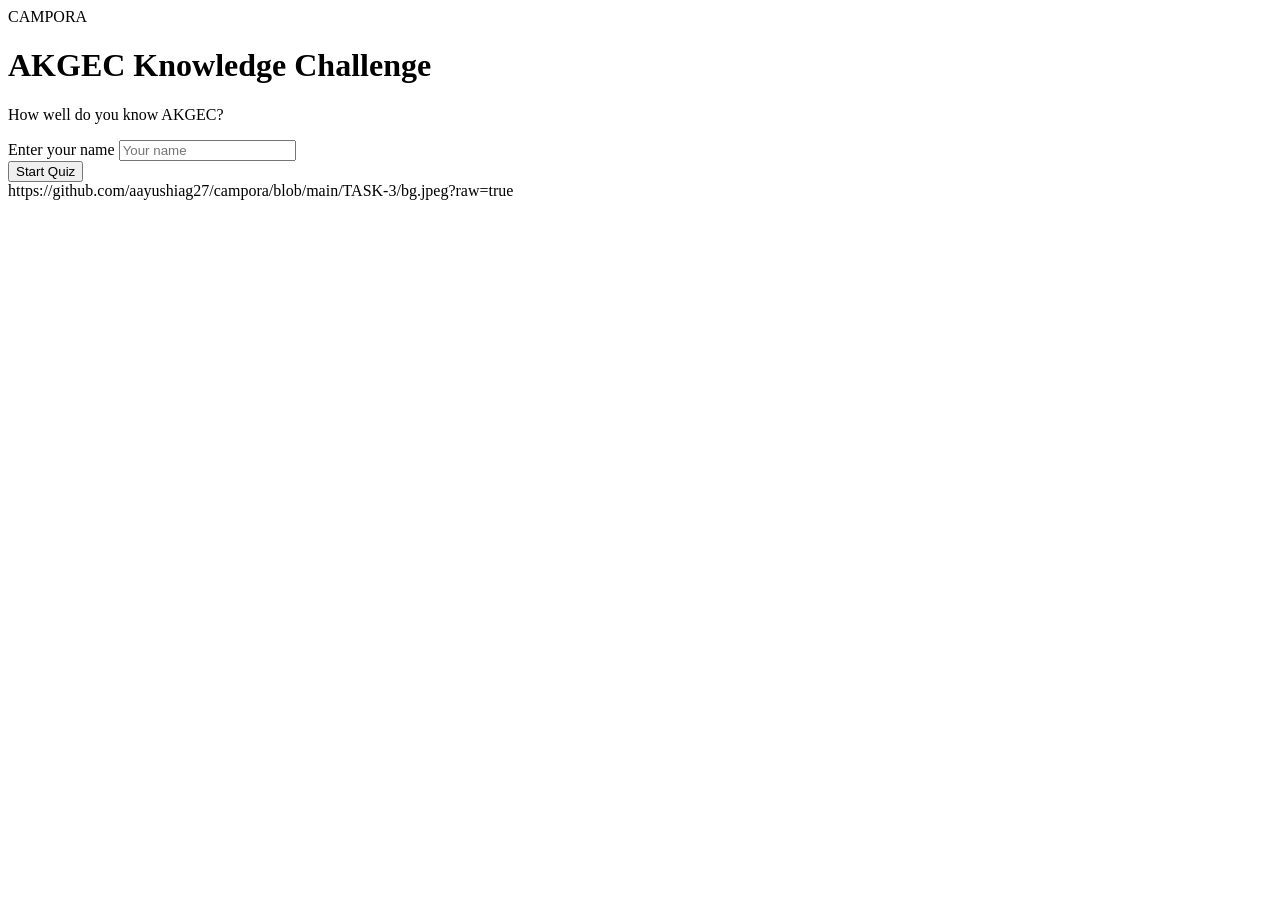
==== index.html @ 4930c7ef "updated index.html" ====
<!DOCTYPE html>
<html lang="en">
<head>
    <meta charset="UTF-8">
    <meta name="viewport" content="width=device-width, initial-scale=1.0">
    <title>CAMPORA | AKGEC Quiz</title>
    <link rel="stylesheet" href="style.css">
</head>
<body>

    <!-- LOGIN / START SECTION -->
    <div class="login-container" id="login">
        <div class="login-card">
            <div class="logo">CAMPORA</div>
            <h1>AKGEC Knowledge Challenge</h1>
            <p>How well do you know AKGEC?</p>

            <div class="input-group">
                <label for="username">Enter your name</label>
                <input type="text" id="username" placeholder="Your name" aria-label="Enter your name" required>
            </div>

            <button id="startBtn" type="button">Start Quiz</button>
        </div>
    </div>

    <!-- MAIN QUIZ SECTION -->
    <div class="quiz" id="quiz" style="display: none;">

        <nav class="quiz-nav">
            <div class="nav-brand">CAMPORA</div>
            <div class="user-info">
                <span id="name"></span>
            </div>
            <div class="timer-box">
                <span id="timer">10:00</span>
            </div>
            <button id="themeToggle" type="button">Light Mode</button>
        </nav>

        <main class="quiz-body">
            <div class="quiz-header">
                <p id="number">Question 1 of 10</p>
                <div class="status-bar">
                    <span class="status-badge attempted" id="attempted">Attempted: 0</span>
                    <span class="status-badge unattempted" id="unattempted">Unattempted: 10</span>
                    <span class="status-badge reviewed" id="reviewed">Review: 0</span>
                </div>
            </div>

            <div class="question-container">
                <h2 id="question"></h2>
                <div id="options" class="options-grid"></div>
            </div>

            <div class="controls">
                <button id="review" type="button" class="btn-secondary">Mark for Review</button>
                <button id="next" type="button" class="btn-primary">Next</button>
                <button id="endTest" type="button" class="btn-danger">End Test</button>
            </div>
        </main>

    </div>

    <!-- RESULT SECTION -->
    <div class="result" id="result" style="display: none;">
        <div class="result-card">
            <h1>Quiz Completed!</h1>
            <h2 id="finalScore"></h2>
            <p id="resultMessage"></p>

            <div class="summary">
                <div class="summary-item correct">
                    <p>Correct: <span id="correctCount">0</span></p>
                </div>
                <div class="summary-item incorrect">
                    <p>Incorrect: <span id="incorrectCount">0</span></p>
                </div>
                <div class="summary-item unattempted">
                    <p>Unattempted: <span id="unattemptedCount">0</span></p>
                </div>
            </div>

            <button id="reattempt" type="button" class="btn-primary">Reattempt Quiz</button>
        </div>
    </div>

    <script src="script.js"></script>

</body>
</html>https://github.com/aayushiag27/campora/blob/main/TASK-3/bg.jpeg?raw=true
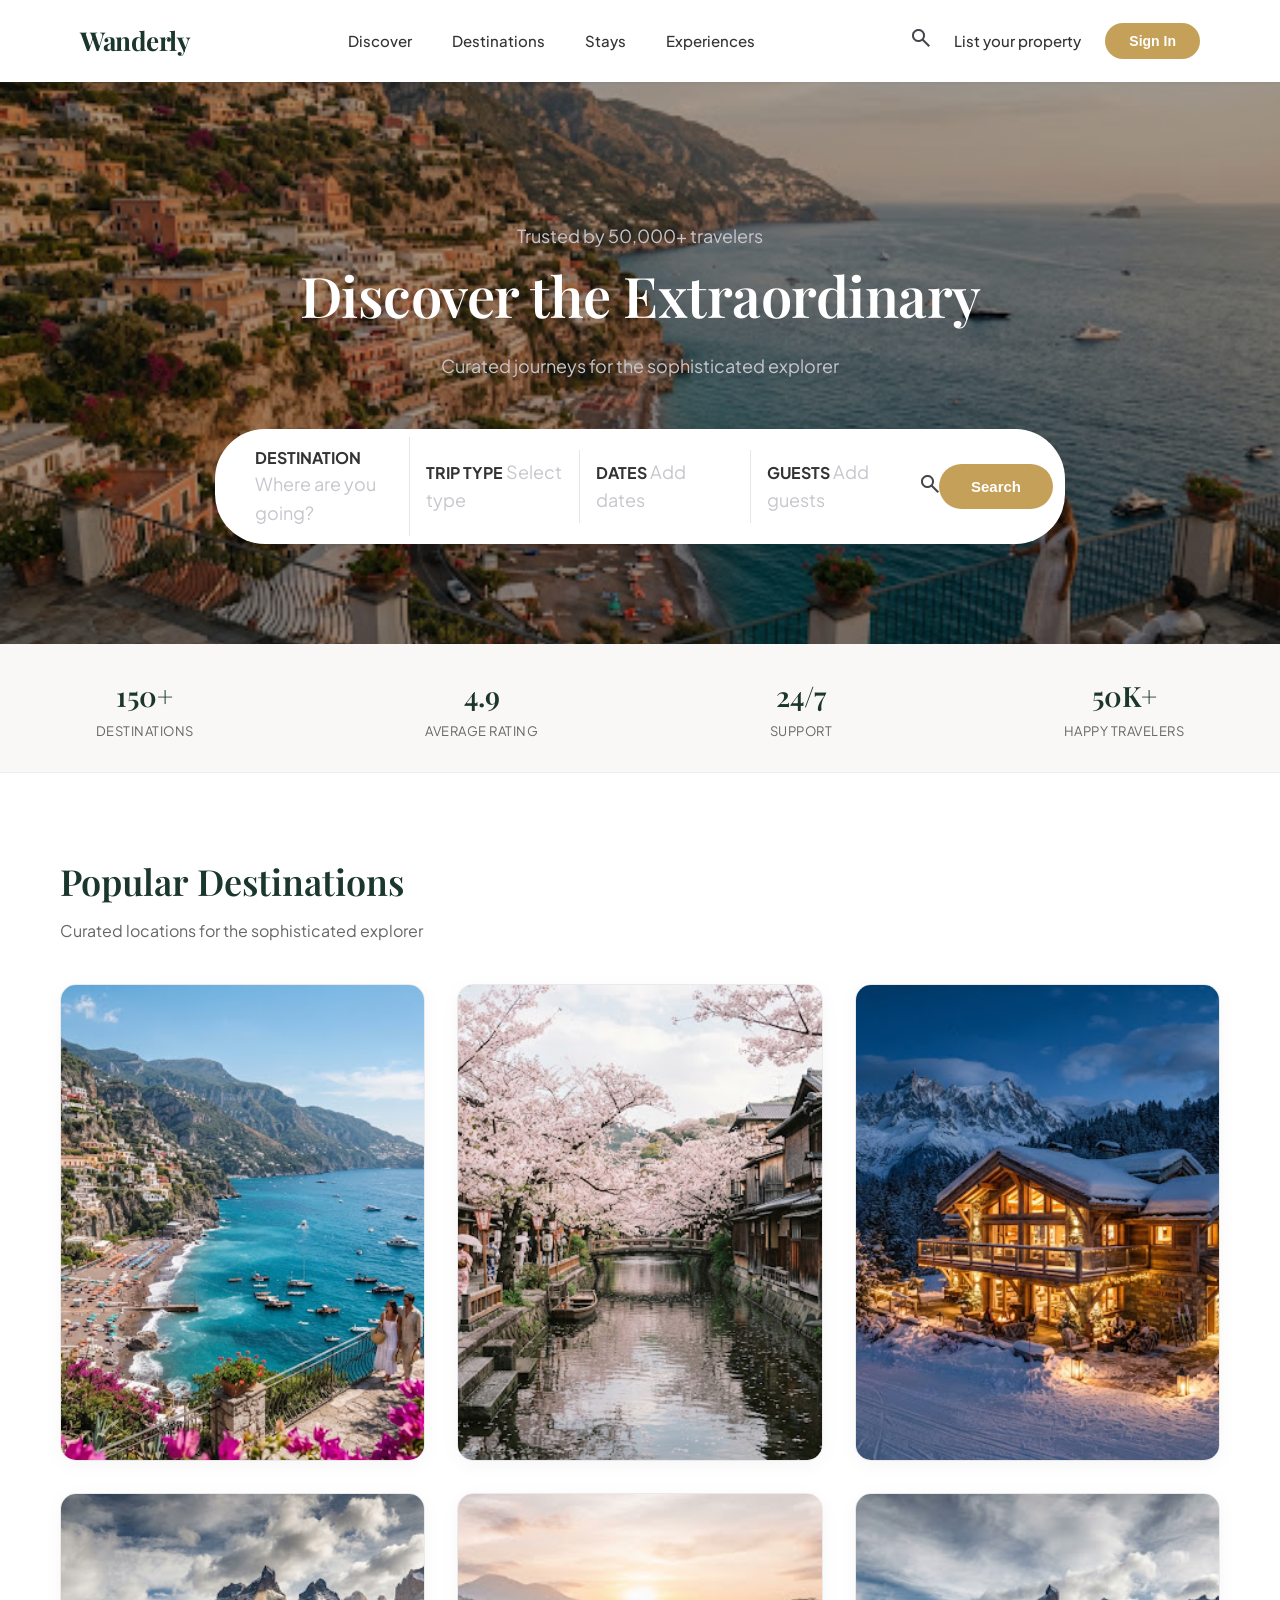
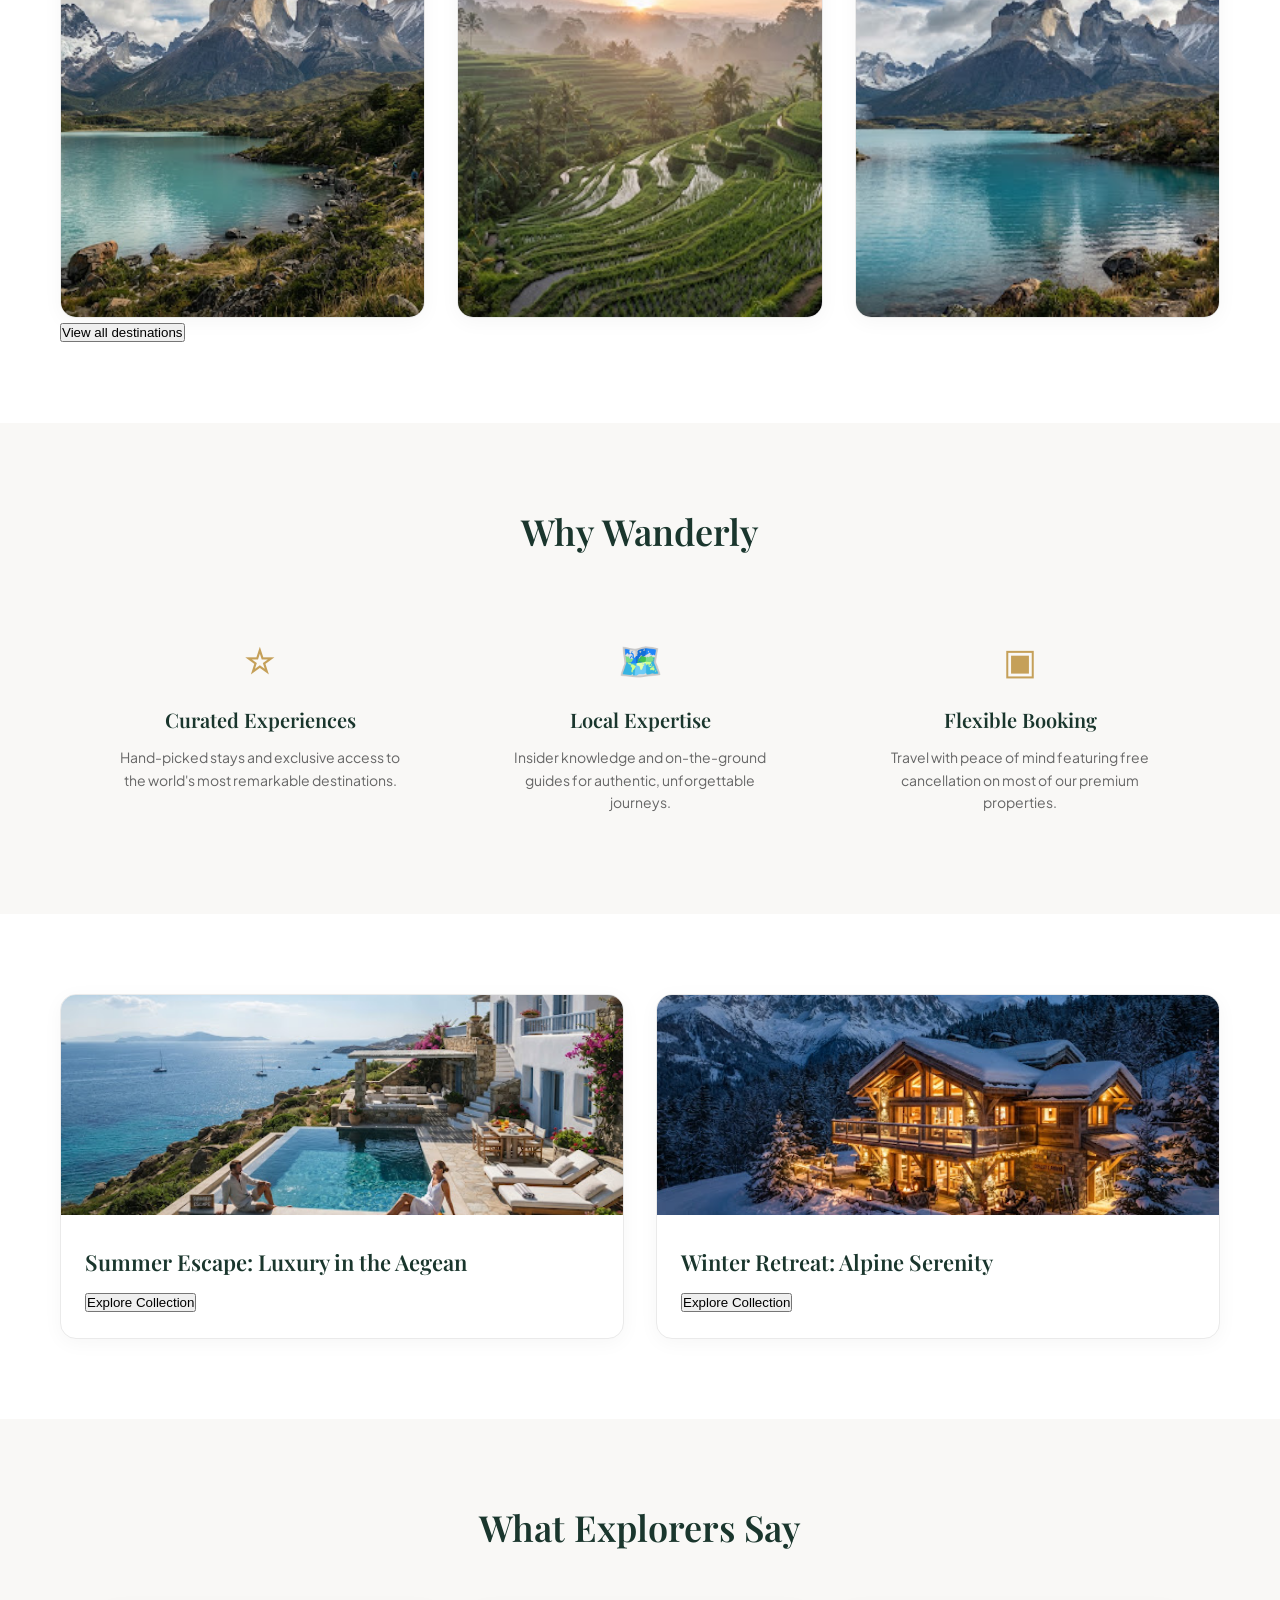
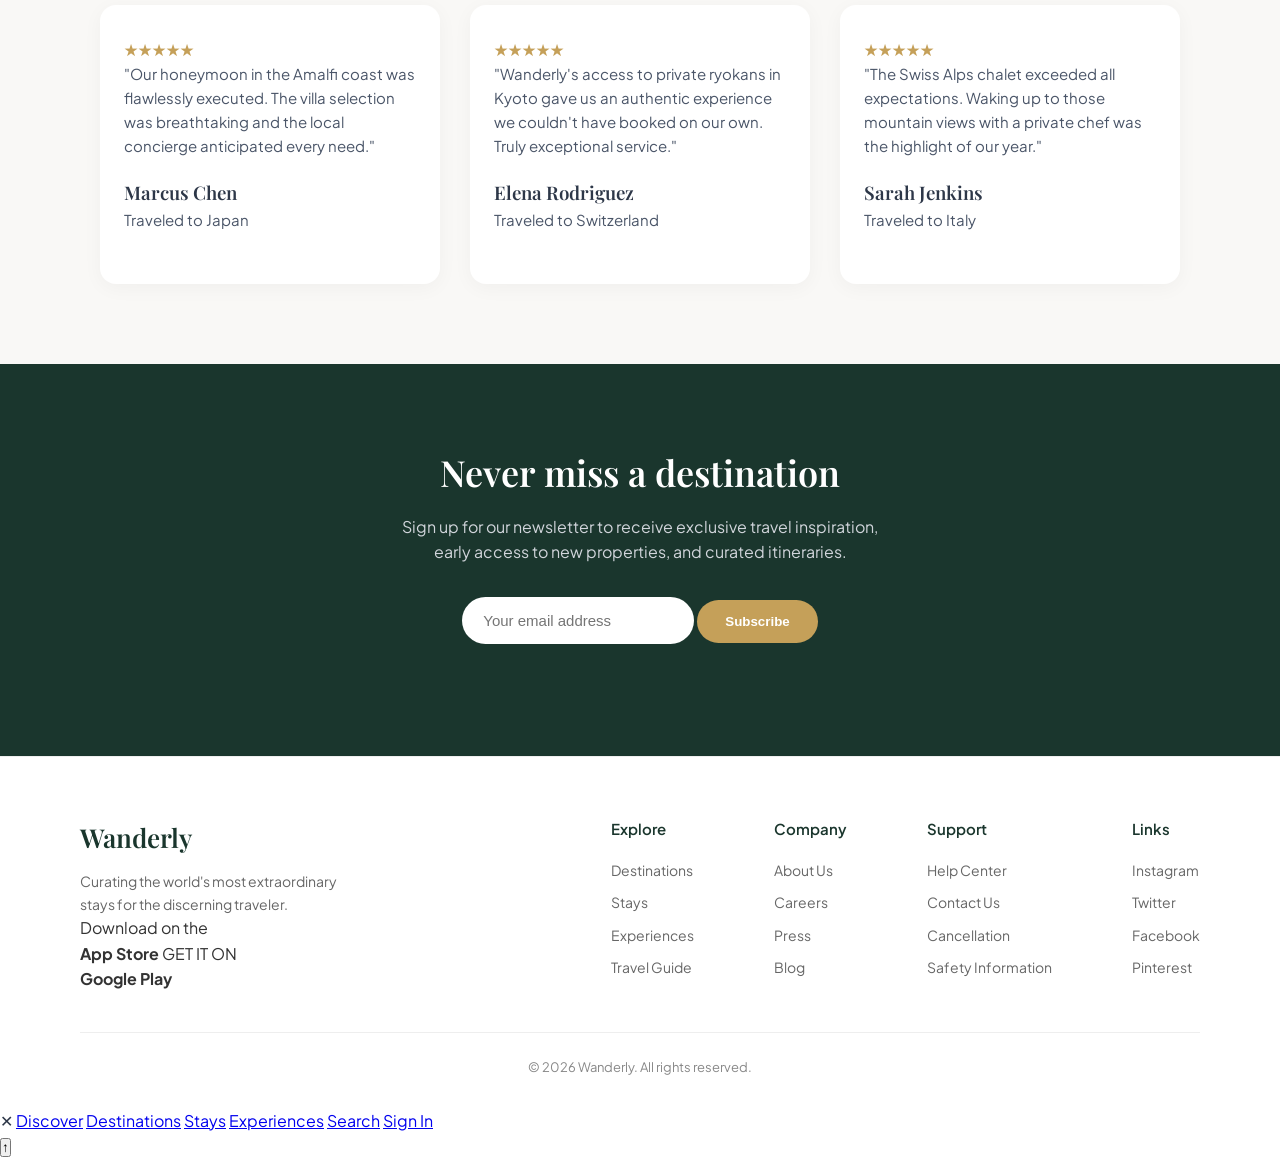
==== commit 9eb6b053: "baseline Wanderly homepage" ====
--- a/index.html
+++ b/index.html
@@ -1,91 +1,336 @@
 <!DOCTYPE html>
 <html lang="en">
+
 <head>
     <meta charset="UTF-8">
     <meta name="viewport" content="width=device-width, initial-scale=1.0">
-    <title>CAMPORA | AKGEC Quiz</title>
+    <title>Wanderly</title>
     <link rel="stylesheet" href="style.css">
 </head>
+
 <body>
 
-    <!-- LOGIN / START SECTION -->
-    <div class="login-container" id="login">
-        <div class="login-card">
-            <div class="logo">CAMPORA</div>
-            <h1>AKGEC Knowledge Challenge</h1>
-            <p>How well do you know AKGEC?</p>
-
-            <div class="input-group">
-                <label for="username">Enter your name</label>
-                <input type="text" id="username" placeholder="Your name" aria-label="Enter your name" required>
-            </div>
-
-            <button id="startBtn" type="button">Start Quiz</button>
-        </div>
+    <header>
+        <nav class="navbar">
+            <a href="#" class="logo">Wanderly</a>
+
+            <div class="nav-links">
+                <a href="#">Discover</a>
+                <a href="#">Destinations</a>
+                <a href="#">Stays</a>
+                <a href="#">Experiences</a>
+            </div>
+
+            <div class="nav-right">
+                
+                    <span>
+    <img src="Button.png" alt="Image">
+</span>
+                </span>
+                <a href="#">List your property</a>
+                <button>Sign In</button>
+            </div>
+
+            <div class="hamburger">☰</div>
+        </nav>
+
+        <section class="hero">
+            <div class="hero-content">
+                <p>Trusted by 50,000+ travelers</p>
+                <h1>Discover the Extraordinary</h1>
+                <p>Curated journeys for the sophisticated explorer</p>
+            </div>
+
+            <div class="search-box">
+                <div>
+                    <strong>DESTINATION</strong>
+                    <span>Where are you going?</span>
+                </div>
+
+                <div>
+                    <strong>TRIP TYPE</strong>
+                    <span>Select type</span>
+                </div>
+
+                <div>
+                    <strong>DATES</strong>
+                    <span>Add dates</span>
+                </div>
+
+                <div>
+                    <strong>GUESTS</strong>
+                    <span>Add guests</span>
+                </div>
+<span>
+    <img src="Button.png" alt="">
+</span>
+                <button id="searchBtn">Search</button>
+            </div>
+        </section>
+
+        <section class="stats">
+            <div>
+                <h3>150+</h3>
+                <p>Destinations</p>
+            </div>
+
+            <div>
+                <h3>4.9</h3>
+                <p>Average Rating</p>
+            </div>
+
+            <div>
+                <h3>24/7</h3>
+                <p>Support</p>
+            </div>
+
+            <div>
+                <h3>50K+</h3>
+                <p>Happy Travelers</p>
+            </div>
+        </section>
+    </header>
+
+
+    <section class="destinations">
+        <h2>Popular Destinations</h2>
+        <p>Curated locations for the sophisticated explorer</p>
+
+        <div class="destination-cards">
+
+            <div class="card">
+                <img src="card1.jpg" alt="Amalfi Coast">
+                <span class="rating">4.9</span>
+                <h3>Amalfi Coast</h3>
+                <h4>From $1,500</h4>
+                <p>Italy</p>
+                <span>Experience the dramatic coastline, pastel-colored villages, and lemon groves of southern Italy.</span>
+            </div>
+
+            <div class="card">
+                <img src="card2.jpg" alt="Kyoto">
+                <span class="rating">4.8</span>
+                <h3>Kyoto</h3>
+                <h4>From $1,200</h4>
+                <p>Japan</p>
+                <span>Discover ancient temples, traditional tea houses, and tranquil bamboo forests.</span>
+            </div>
+
+            <div class="card">
+                <img src="card3.jpg" alt="Swiss Alps">
+                <span class="rating">4.9</span>
+                <h3>Swiss Alps</h3>
+                <h4>From $2,100</h4>
+                <p>Switzerland</p>
+                <span>Immerse yourself in breathtaking alpine scenery and luxury winter retreats.</span>
+            </div>
+
+            <div class="card">
+                <img src="card4.jpg" alt="Santorini">
+                <span class="rating">4.7</span>
+                <h3>Santorini</h3>
+                <h4>From $1,400</h4>
+                <p>Greece</p>
+                <span>Iconic whitewashed buildings overlooking the deep blue Aegean sea.</span>
+            </div>
+
+            <div class="card">
+                <img src="card5.jpg" alt="Bali">
+                <span class="rating">4.8</span>
+                <h3>Bali</h3>
+                <h4>From $950</h4>
+                <p>Indonesia</p>
+                <span>Lush jungles, vibrant culture, and serene wellness retreats.</span>
+            </div>
+
+            <div class="card">
+                <img src="card6.jpg" alt="Patagonia">
+                <span class="rating">4.9</span>
+                <h3>Patagonia</h3>
+                <h4>From $2,400</h4>
+                <p>Chile</p>
+                <span>Untamed wilderness, dramatic glaciers, and awe-inspiring landscapes.</span>
+            </div>
+
+        </div>
+
+
+        <button class="view-all">View all destinations</button>
+
+    </section>
+
+
+    <section class="why">
+        <h2>Why Wanderly</h2>
+
+        <div class="features">
+
+            <div>
+                <span>☆</span>
+                <h3>Curated Experiences</h3>
+                <p>Hand-picked stays and exclusive access to the world's most remarkable destinations.</p>
+            </div>
+
+            <div>
+                <span>🗺️</span>
+                <h3>Local Expertise</h3>
+                <p>Insider knowledge and on-the-ground guides for authentic, unforgettable journeys.</p>
+            </div>
+
+            <div>
+                <span>▣</span>
+                <h3>Flexible Booking</h3>
+                <p>Travel with peace of mind featuring free cancellation on most of our premium properties.</p>
+            </div>
+
+        </div>
+    </section>
+
+
+    <section class="offers">
+
+        <div class="offer-card">
+            <img src="offercard1.jpg"
+                alt="Summer Escape">
+
+            <div class="offer-text">
+                <h2>Summer Escape: Luxury in the Aegean</h2>
+                <button>Explore Collection</button>
+            </div>
+        </div>
+
+        <div class="offer-card">
+            <img src="offercard2.jpg"
+                alt="Winter Retreat">
+
+            <div class="offer-text">
+                <h2>Winter Retreat: Alpine Serenity</h2>
+                <button>Explore Collection</button>
+            </div>
+        </div>
+
+    </section>
+
+
+    <section class="testimonials">
+        <h2>What Explorers Say</h2>
+
+        <div class="reviews">
+
+            <div class="review">
+                <span>★★★★★</span>
+                <p>"Our honeymoon in the Amalfi coast was flawlessly executed. The villa selection was breathtaking and the local concierge anticipated every need."</p>
+                <h3>Marcus Chen</h3>
+                <p>Traveled to Japan</p>
+            </div>
+
+            <div class="review">
+                <span>★★★★★</span>
+                <p>"Wanderly's access to private ryokans in Kyoto gave us an authentic experience we couldn't have booked on our own. Truly exceptional service."</p>
+                <h3>Elena Rodriguez</h3>
+                <p>Traveled to Switzerland</p>
+            </div>
+
+            <div class="review">
+                <span>★★★★★</span>
+                <p>"The Swiss Alps chalet exceeded all expectations. Waking up to those mountain views with a private chef was the highlight of our year."</p>
+                <h3>Sarah Jenkins</h3>
+                <p>Traveled to Italy</p>
+            </div>
+
+        </div>
+    </section>
+
+
+    <section class="newsletter">
+        <h2>Never miss a destination</h2>
+
+        
+        <p>
+    Sign up for our newsletter to receive exclusive travel inspiration,<br>
+    early access to new properties, and curated itineraries.
+</p>
+
+        <input type="email" id="email" placeholder="Your email address">
+        <button id="subscribe">Subscribe</button>
+
+        <p id="message"></p>
+    </section>
+
+
+    <footer class="footer">
+
+        <div class="footer-content">
+
+            <div class="footer-brand">
+                <h2>Wanderly</h2>
+                <p>Curating the world's most extraordinary stays for the discerning traveler.</p>
+
+                <div class="app-buttons">
+                    <span>Download on the<br><strong>App Store</strong></span>
+                    <span>GET IT ON<br><strong>Google Play</strong></span>
+                </div>
+            </div>
+
+            <div class="footer-links">
+
+                <div>
+                    <h4>Explore</h4>
+                    <a href="#">Destinations</a>
+                    <a href="#">Stays</a>
+                    <a href="#">Experiences</a>
+                    <a href="#">Travel Guide</a>
+                </div>
+
+                <div>
+                    <h4>Company</h4>
+                    <a href="#">About Us</a>
+                    <a href="#">Careers</a>
+                    <a href="#">Press</a>
+                    <a href="#">Blog</a>
+                </div>
+
+                <div>
+                    <h4>Support</h4>
+                    <a href="#">Help Center</a>
+                    <a href="#">Contact Us</a>
+                    <a href="#">Cancellation</a>
+                    <a href="#">Safety Information</a>
+                </div>
+
+                <div>
+                    <h4>Links</h4>
+                    <a href="#">Instagram</a>
+                    <a href="#">Twitter</a>
+                    <a href="#">Facebook</a>
+                    <a href="#">Pinterest</a>
+                </div>
+
+            </div>
+
+        </div>
+
+        <div class="footer-bottom">
+            © 2026 Wanderly. All rights reserved.
+        </div>
+
+    </footer>
+
+
+    <div class="mobile-menu">
+        <span class="close">✕</span>
+        <a href="#">Discover</a>
+        <a href="#">Destinations</a>
+        <a href="#">Stays</a>
+        <a href="#">Experiences</a>
+        <a href="#">Search</a>
+        <a href="#">Sign In</a>
     </div>
 
-    <!-- MAIN QUIZ SECTION -->
-    <div class="quiz" id="quiz" style="display: none;">
-
-        <nav class="quiz-nav">
-            <div class="nav-brand">CAMPORA</div>
-            <div class="user-info">
-                <span id="name"></span>
-            </div>
-            <div class="timer-box">
-                <span id="timer">10:00</span>
-            </div>
-            <button id="themeToggle" type="button">Light Mode</button>
-        </nav>
-
-        <main class="quiz-body">
-            <div class="quiz-header">
-                <p id="number">Question 1 of 10</p>
-                <div class="status-bar">
-                    <span class="status-badge attempted" id="attempted">Attempted: 0</span>
-                    <span class="status-badge unattempted" id="unattempted">Unattempted: 10</span>
-                    <span class="status-badge reviewed" id="reviewed">Review: 0</span>
-                </div>
-            </div>
-
-            <div class="question-container">
-                <h2 id="question"></h2>
-                <div id="options" class="options-grid"></div>
-            </div>
-
-            <div class="controls">
-                <button id="review" type="button" class="btn-secondary">Mark for Review</button>
-                <button id="next" type="button" class="btn-primary">Next</button>
-                <button id="endTest" type="button" class="btn-danger">End Test</button>
-            </div>
-        </main>
-
-    </div>
-
-    <!-- RESULT SECTION -->
-    <div class="result" id="result" style="display: none;">
-        <div class="result-card">
-            <h1>Quiz Completed!</h1>
-            <h2 id="finalScore"></h2>
-            <p id="resultMessage"></p>
-
-            <div class="summary">
-                <div class="summary-item correct">
-                    <p>Correct: <span id="correctCount">0</span></p>
-                </div>
-                <div class="summary-item incorrect">
-                    <p>Incorrect: <span id="incorrectCount">0</span></p>
-                </div>
-                <div class="summary-item unattempted">
-                    <p>Unattempted: <span id="unattemptedCount">0</span></p>
-                </div>
-            </div>
-
-            <button id="reattempt" type="button" class="btn-primary">Reattempt Quiz</button>
-        </div>
-    </div>
+
+    <button id="topBtn">↑</button>
 
     <script src="script.js"></script>
 
 </body>
-</html>https://github.com/aayushiag27/campora/blob/main/TASK-3/bg.jpeg?raw=true+</html>
--- a/style.css
+++ b/style.css
@@ -0,0 +1,648 @@
+@import url('https://fonts.googleapis.com/css2?family=Playfair+Display:ital,wght@0,400..700;1,400..700&family=Plus+Jakarta+Sans:wght@300;400;500;600;700&display=swap');
+
+* {
+    margin: 0;
+    padding: 0;
+    box-sizing: border-box;
+}
+
+html {
+    scroll-behavior: smooth;
+}
+
+body {
+    font-family: 'Plus Jakarta Sans', Arial, sans-serif;
+    line-height: 1.6;
+    background-color: #FFFFFF;
+    color: #2D3748;
+    overflow-x: hidden;
+}
+
+
+h1, h2, h3 {
+    font-family: 'Playfair Display', Georgia, serif;
+    font-weight: 600;
+}
+
+
+.navbar {
+    display: flex;
+    justify-content: space-between;
+    align-items: center;
+    background-color: #FFFFFF;
+    padding: 20px 80px;
+    position: sticky;
+    top: 0;
+    z-index: 100;
+    box-shadow: 0 1px 3px rgba(0, 0, 0, 0.05);
+}
+
+.logo {
+    font-family: 'Playfair Display', Georgia, serif;
+    font-size: 26px;
+    font-weight: 700;
+    color: #1A362D;
+    text-decoration: none;
+    letter-spacing: -0.5px;
+}
+
+.nav-links {
+    display: flex;
+    gap: 40px;
+}
+
+.nav-links a,
+.nav-right a {
+    color: #333333;
+    text-decoration: none;
+    font-size: 15px;
+    font-weight: 500;
+    transition: color 0.2s ease;
+}
+
+.nav-links a:hover,
+.nav-right a:hover {
+    color: #C5A059;
+}
+
+.nav-right {
+    display: flex;
+    align-items: center;
+    gap: 24px;
+}
+
+.nav-right button {
+    padding: 10px 24px;
+    border: none;
+    background: #C5A059;
+    color: #FFFFFF;
+    font-weight: 600;
+    font-size: 14px;
+    border-radius: 30px;
+    cursor: pointer;
+    transition: background-color 0.2s ease;
+}
+
+.nav-right button:hover {
+    background: #B38E46;
+}
+
+.hamburger {
+    display: none;
+    font-size: 28px;
+    cursor: pointer;
+    color: #1A362D;
+}
+
+
+.hero {
+    position: relative;
+    background: linear-gradient(rgba(0, 0, 0, 0.35), rgba(0, 0, 0, 0.35)), url("bg.jpg") center/cover no-repeat;
+    color: #FFFFFF;
+    padding: 140px 20px 100px;
+    text-align: center;
+    display: flex;
+    flex-direction: column;
+    align-items: center;
+    justify-content: center;
+}
+
+.hero h1 {
+    font-size: 56px;
+    color: #FFFFFF;
+    margin-bottom: 12px;
+    letter-spacing: -0.5px;
+}
+
+.hero p,
+.hero span {
+    font-size: 18px;
+    max-width: 650px;
+    margin: 0 auto;
+    color: #C6C6CD;
+    background: transparent;
+}
+
+
+.search-box {
+    display: flex;
+    align-items: center;
+    background: #FFFFFF;
+    color: #333333;
+    padding: 8px 12px 8px 24px;
+    margin-top: 48px;
+    border-radius: 50px;
+    box-shadow: 0 15px 35px rgba(0, 0, 0, 0.15);
+    max-width: 850px;
+    width: 100%;
+}
+
+.search-box div {
+    flex: 1;
+    padding: 8px 16px;
+    text-align: left;
+    border-right: 1px solid #E5E7EB;
+}
+
+.search-box div:last-of-type {
+    border-right: none;
+}
+
+.search-box label {
+    display: block;
+    font-size: 11px;
+    text-transform: uppercase;
+    letter-spacing: 0.8px;
+    color: #888888;
+    font-weight: 600;
+}
+
+.search-box input, 
+.search-box select {
+    width: 100%;
+    border: none;
+    outline: none;
+    background: transparent;
+    font-size: 15px;
+    font-weight: 500;
+    color: #1A362D;
+}
+
+.search-box button {
+    background: #C5A059;
+    color: #FFFFFF;
+    border: none;
+    padding: 14px 32px;
+    border-radius: 30px;
+    font-weight: 600;
+    font-size: 15px;
+    cursor: pointer;
+    transition: background 0.2s ease;
+}
+
+.search-box button:hover {
+    background: #B38E46;
+}
+
+.stats {
+    display: flex;
+    justify-content: center;
+    gap: 80px;
+    background: #F9F8F6;
+    padding: 30px 20px;
+    text-align: center;
+    border-bottom: 1px solid #EEEEEE;
+   
+    display: flex;
+    justify-content: space-around;
+}
+
+
+.stats h3 {
+    font-size: 28px;
+    color: #1A362D;
+    margin-bottom: 2px;
+   
+}
+
+.stats p {
+    font-size: 13px;
+    color: #666666;
+    text-transform: uppercase;
+    letter-spacing: 0.5px;
+}
+
+
+.destinations {
+    max-width: 1200px;
+    margin: 0 auto;
+    padding: 80px 20px;
+}
+
+.destinations h2 {
+    font-size: 36px;
+    color: #1A362D;
+    margin-bottom: 8px;
+    text-align: left;
+}
+
+.destinations p {
+    font-size: 16px;
+    color: #666666;
+    margin-bottom: 40px;
+    text-align: left;
+}
+
+.destination-cards {
+    display: grid;
+    grid-template-columns: repeat(3, 1fr);
+    gap: 32px;
+}
+
+.destination-card, 
+.card {
+    background: #FFFFFF;
+    border: 1px solid #EAEAEA;
+    border-radius: 16px;
+    overflow: hidden;
+    transition: transform 0.3s ease, box-shadow 0.3s ease;
+    box-shadow: 0 4px 20px rgba(0, 0, 0, 0.04);
+}
+
+.destination-card:hover, 
+.card:hover {
+    transform: translateY(-6px);
+    box-shadow: 0 12px 30px rgba(0, 0, 0, 0.1);
+}
+
+.image-container {
+    position: relative;
+    width: 100%;
+    height: 240px;
+}
+
+.image-container img, 
+.card img {
+    width: 100%;
+    height: 100%;
+    object-fit: cover;
+}
+
+.rating {
+    position: absolute;
+    top: 16px;
+    right: 16px;
+    background: rgba(255, 255, 255, 0.95);
+    backdrop-filter: blur(4px);
+    padding: 6px 14px;
+    border-radius: 20px;
+    font-size: 13px;
+    font-weight: 700;
+    color: #1A362D;
+    box-shadow: 0 2px 8px rgba(0,0,0,0.1);
+}
+
+.card-content {
+    padding: 24px;
+    text-align: left;
+}
+
+.country {
+    font-size: 12px;
+    text-transform: uppercase;
+    letter-spacing: 0.8px;
+    color: #C5A059;
+    font-weight: 700;
+    margin-bottom: 6px;
+}
+
+.title-row {
+    display: flex;
+    justify-content: space-between;
+    align-items: center;
+    margin-bottom: 10px;
+}
+
+.title-row h3 {
+    font-size: 22px;
+    color: #1A362D;
+}
+
+.price {
+    font-size: 18px;
+    font-weight: 700;
+    color: #1A362D;
+}
+
+.card-content p {
+    font-size: 14px;
+    color: #666666;
+    line-height: 1.5;
+}
+
+.why {
+    padding: 80px 20px;
+    text-align: center;
+    background: #F9F8F6;
+}
+
+.why h2 {
+    font-size: 36px;
+    color: #1A362D;
+    margin-bottom: 50px;
+}
+
+.features {
+    display: flex;
+    justify-content: center;
+    gap: 60px;
+    max-width: 1100px;
+    margin: 0 auto;
+}
+
+.features > div {
+    max-width: 320px;
+    padding: 20px;
+}
+
+.features span {
+    font-size: 36px;
+    color: #C5A059;
+    margin-bottom: 16px;
+    display: inline-block;
+}
+
+.features h3 {
+    font-size: 20px;
+    margin-bottom: 10px;
+    color: #1A362D;
+}
+
+.features p {
+    font-size: 14px;
+    color: #666666;
+}
+
+
+.offers {
+    display: flex;
+    justify-content: center;
+    gap: 32px;
+    padding: 80px 20px;
+    max-width: 1200px;
+    margin: 0 auto;
+}
+
+.offer-card {
+    flex: 1;
+    background: #FFFFFF;
+    border-radius: 16px;
+    overflow: hidden;
+    border: 1px solid #EAEAEA;
+    box-shadow: 0 4px 20px rgba(0, 0, 0, 0.04);
+}
+
+.offer-card img {
+    width: 100%;
+    height: 220px;
+    object-fit: cover;
+}
+
+.offer-text {
+    padding: 24px;
+    text-align: left;
+}
+
+.offer-text h2 {
+    font-size: 22px;
+    color: #1A362D;
+    margin-bottom: 8px;
+}
+
+
+.testimonials {
+    padding: 80px 20px;
+    text-align: center;
+    background-color: #F9F8F6;
+}
+
+.testimonials h2 {
+    font-size: 36px;
+    color: #1A362D;
+    margin-bottom: 48px;
+}
+
+.reviews {
+    display: flex;
+    justify-content: center;
+    gap: 30px;
+    max-width: 1100px;
+    margin: 0 auto;
+}
+
+.review {
+    flex: 1;
+    max-width: 340px;
+    padding: 32px 24px;
+    background: #FFFFFF;
+    border-radius: 16px;
+    box-shadow: 0 4px 20px rgba(0, 0, 0, 0.04);
+    text-align: left;
+}
+
+.review p {
+    font-size: 15px;
+    color: #4A5568;
+    margin-bottom: 20px;
+    line-height: 1.6;
+}
+
+.review span {
+    color: #C5A059;
+    font-size: 16px;
+}
+
+
+.newsletter {
+    background: #1A362D;
+    padding: 80px 20px;
+    text-align: center;
+    color: #FFFFFF;
+}
+
+.newsletter h2 {
+    font-size: 36px;
+    color: #FFFFFF;
+    margin-bottom: 12px;
+}
+
+.newsletter p {
+    color: #D1D5DB;
+    margin-bottom: 32px;
+    font-size: 16px;
+}
+
+.newsletter form {
+    display: flex;
+    justify-content: center;
+    gap: 12px;
+    max-width: 480px;
+    margin: 0 auto;
+}
+
+.newsletter input {
+    flex: 1;
+    padding: 14px 20px;
+    border: 1px solid transparent;
+    border-radius: 30px;
+    outline: none;
+    font-size: 15px;
+}
+
+.newsletter button {
+    background: #C5A059;
+    color: #FFFFFF;
+    border: none;
+    padding: 14px 28px;
+    border-radius: 30px;
+    font-weight: 600;
+    cursor: pointer;
+    transition: background 0.2s ease;
+}
+
+.newsletter button:hover {
+    background: #B38E46;
+}
+
+.footer {
+    background: #FFFFFF;
+    padding: 60px 80px 30px;
+    color: #333333;
+    border-top: 1px solid #EEEEEE;
+}
+
+.footer-content {
+    display: flex;
+    justify-content: space-between;
+    gap: 40px;
+    max-width: 1200px;
+    margin: 0 auto;
+}
+
+.footer-brand {
+    max-width: 260px;
+}
+
+.footer-brand h2 {
+    font-size: 26px;
+    color: #1A362D;
+    margin-bottom: 12px;
+}
+
+.footer-brand p {
+    font-size: 14px;
+    color: #666666;
+    line-height: 1.6;
+}
+
+.footer-links {
+    display: flex;
+    gap: 80px;
+}
+
+.footer-links h4 {
+    font-size: 15px;
+    font-weight: 600;
+    color: #1A362D;
+    margin-bottom: 18px;
+}
+
+.footer-links a {
+    display: block;
+    color: #666666;
+    text-decoration: none;
+    font-size: 14px;
+    margin-bottom: 10px;
+    transition: color 0.2s ease;
+}
+
+.footer-links a:hover {
+    color: #C5A059;
+}
+
+.footer-bottom {
+    border-top: 1px solid #EEEEEE;
+    max-width: 1200px;
+    margin: 40px auto 0;
+    padding-top: 24px;
+    font-size: 13px;
+    color: #888888;
+    text-align: center;
+}
+
+
+@media (max-width: 1024px) {
+    .destination-cards {
+        grid-template-columns: repeat(2, 1fr);
+    }
+    .navbar {
+        padding: 20px 40px;
+    }
+    .footer {
+        padding: 40px 40px 20px;
+    }
+}
+
+@media (max-width: 768px) {
+    .navbar {
+        padding: 15px 20px;
+    }
+
+    .nav-links,
+    .nav-right {
+        display: none;
+    }
+
+    .hamburger {
+        display: block;
+    }
+
+    .hero {
+        padding: 80px 20px 60px;
+    }
+
+    .hero h1 {
+        font-size: 36px;
+    }
+
+    .search-box {
+        flex-direction: column;
+        border-radius: 20px;
+        padding: 16px;
+        gap: 12px;
+    }
+
+    .search-box div {
+        width: 100%;
+        padding: 8px 0;
+        border-right: none;
+        border-bottom: 1px solid #EEEEEE;
+    }
+
+    .search-box div:last-of-type {
+        border-bottom: none;
+    }
+
+    .search-box button {
+        width: 100%;
+        margin-top: 8px;
+    }
+
+    .stats {
+        flex-wrap: wrap;
+        gap: 24px;
+    }
+
+    .destination-cards {
+        grid-template-columns: 1fr;
+    }
+
+    .features, .offers, .reviews {
+        flex-direction: column;
+        align-items: center;
+    }
+
+    .footer-content {
+        flex-direction: column;
+        gap: 32px;
+    }
+
+    .footer-links {
+        flex-wrap: wrap;
+        gap: 40px;
+    }
+    
+    .newsletter form {
+        flex-direction: column;
+    }
+}
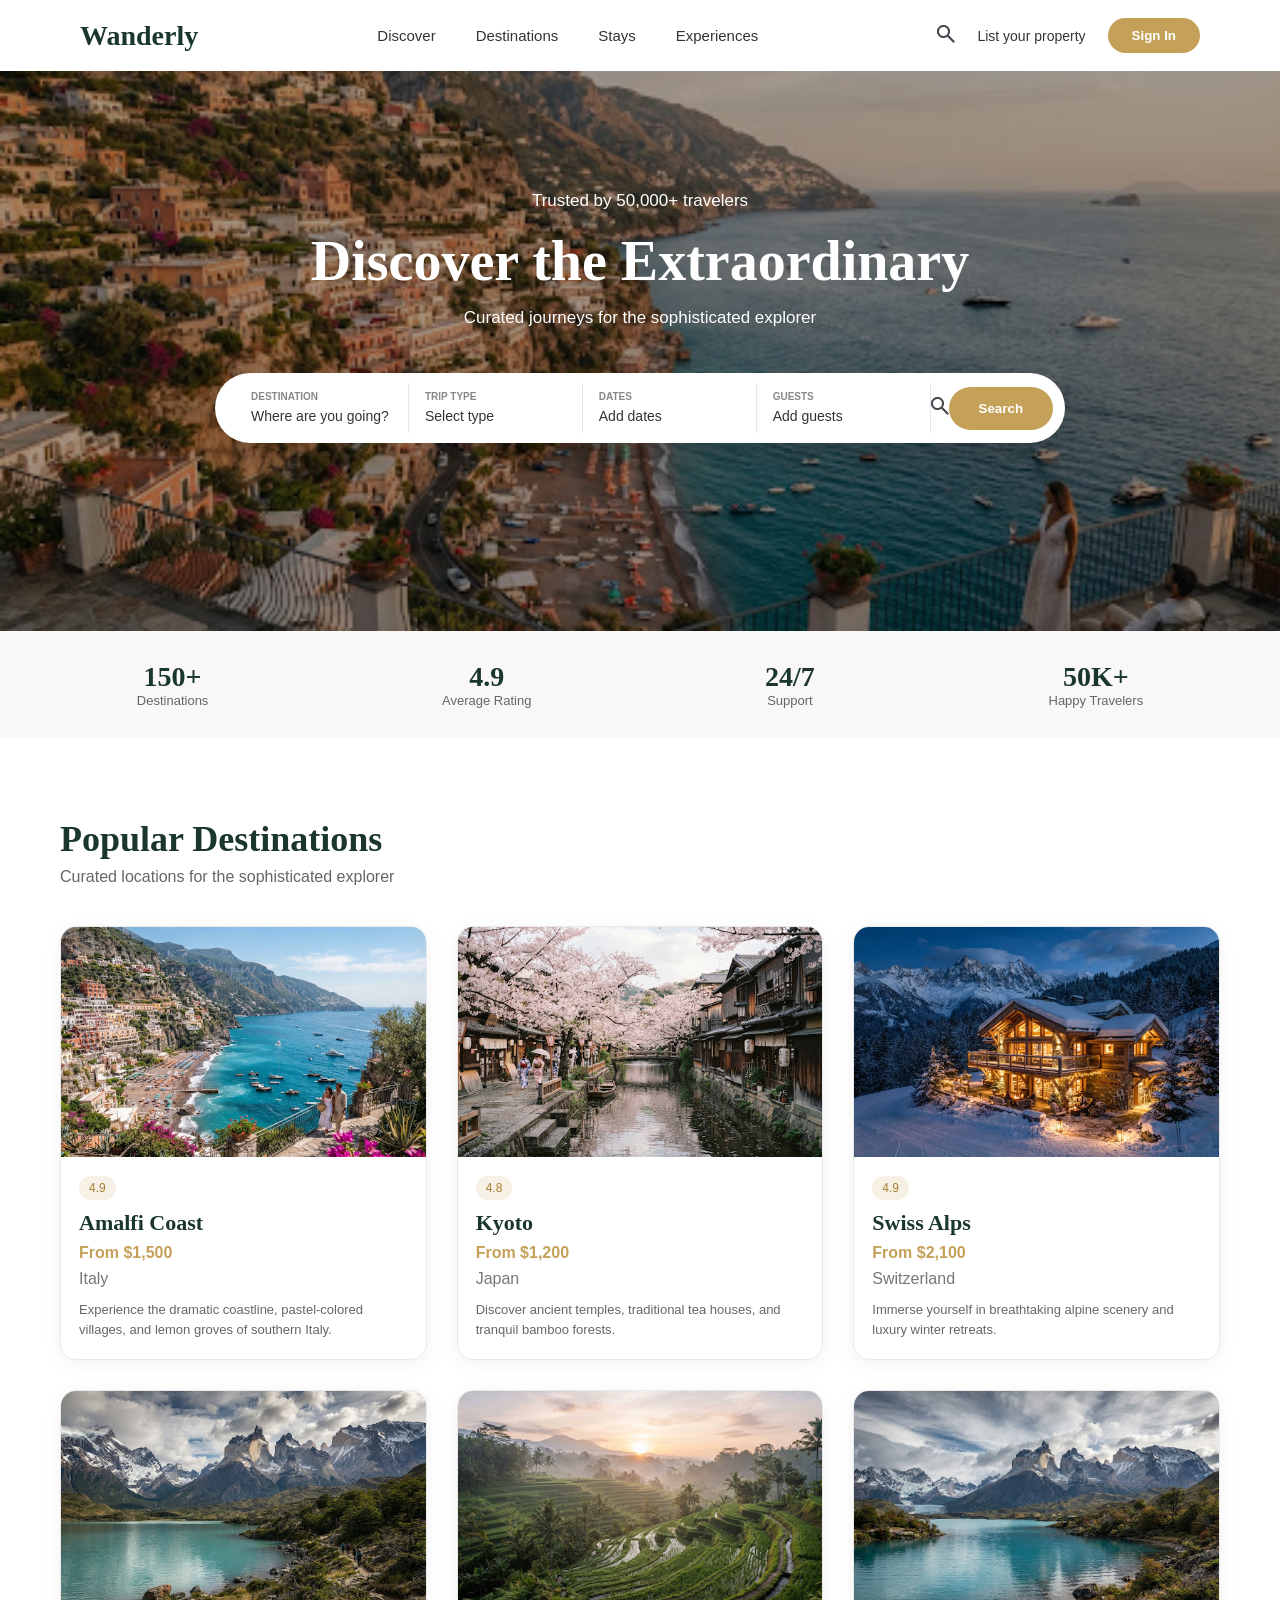
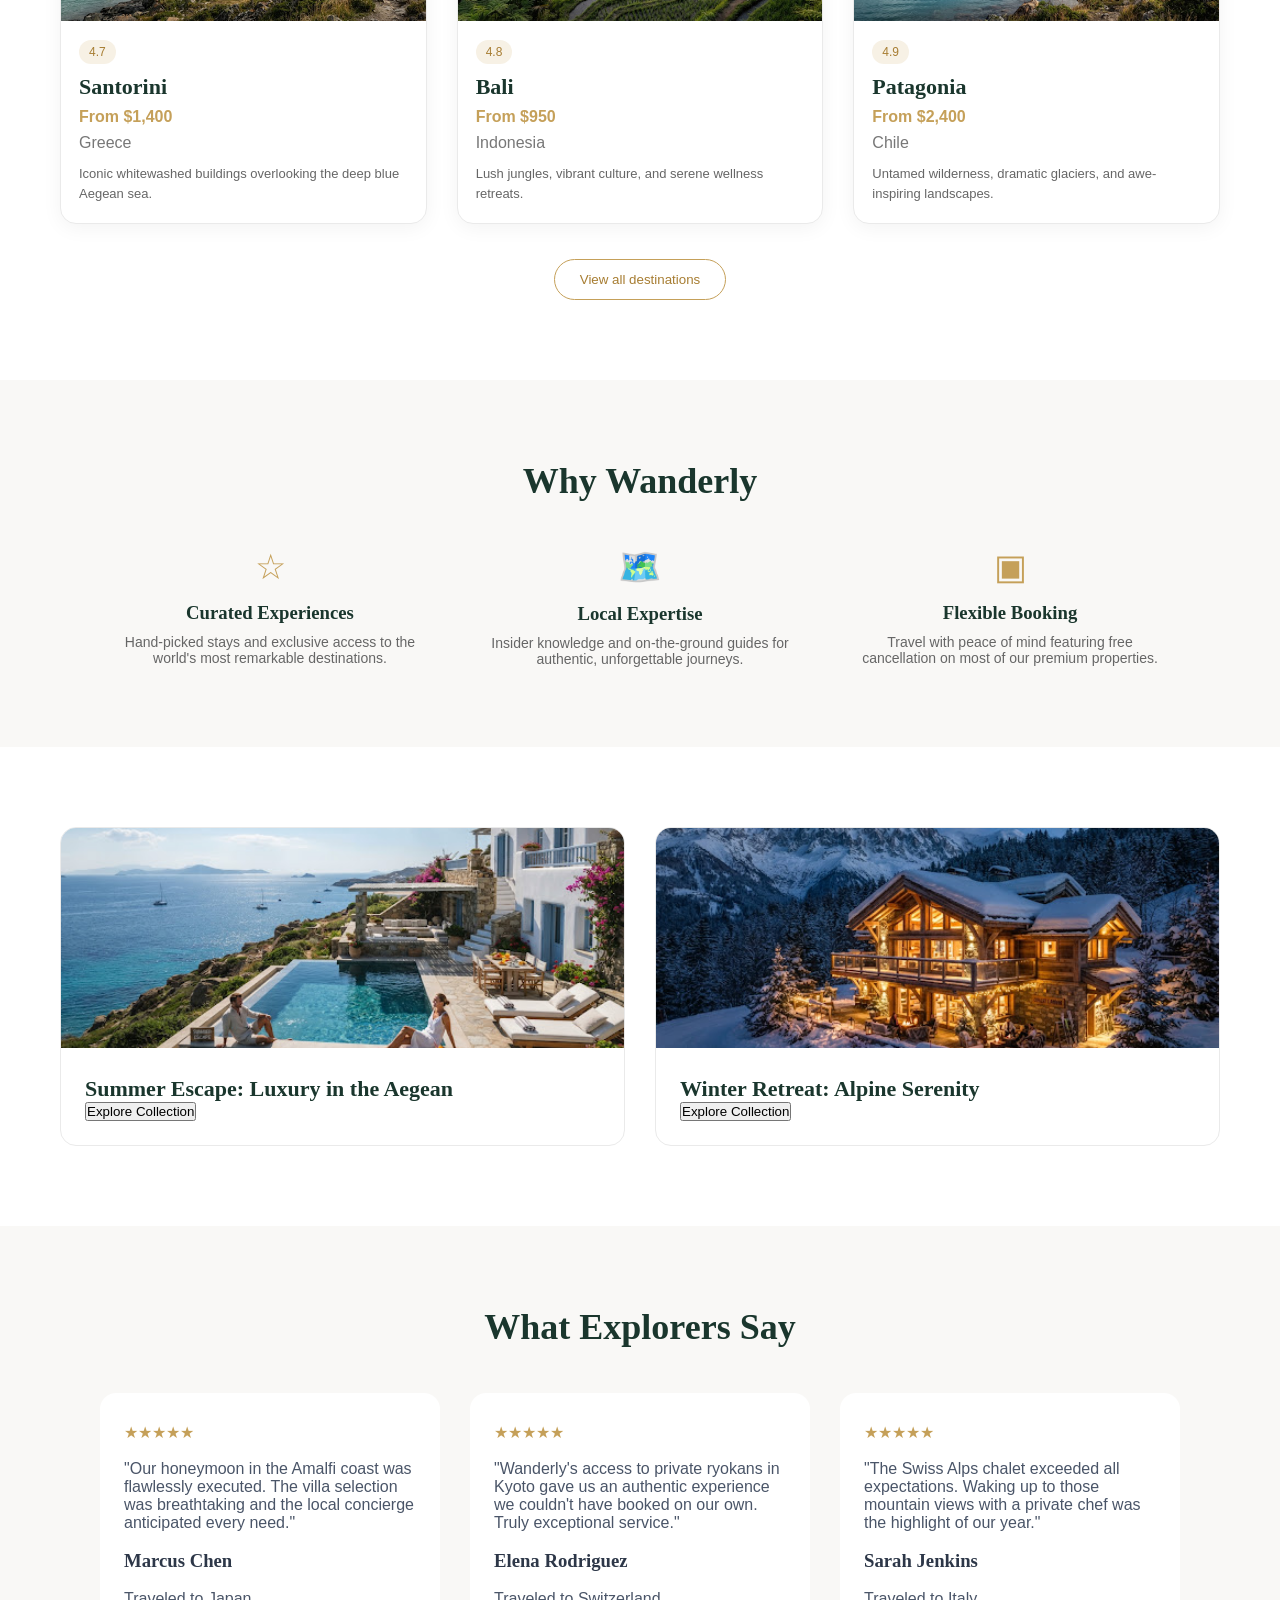
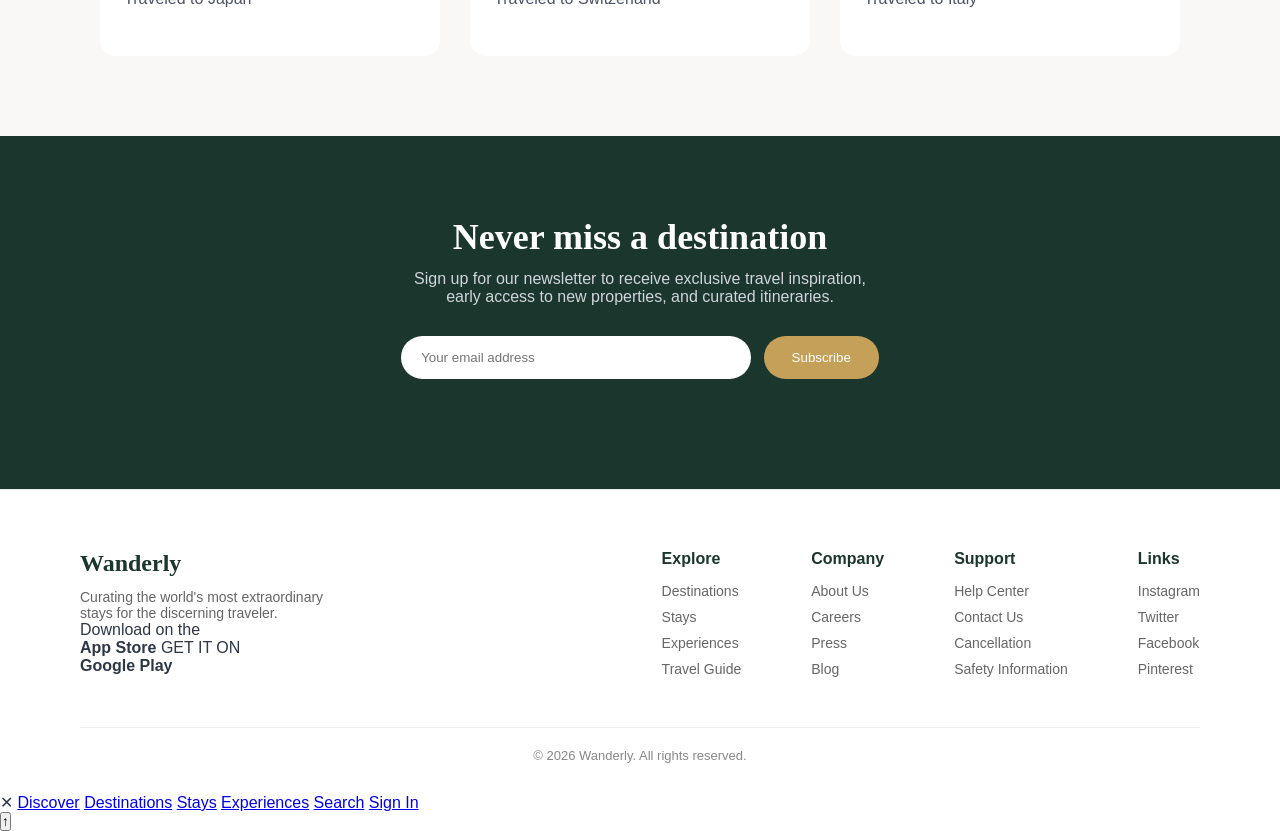
==== commit fdcc42d7: "created Wanderly base styling" ====
--- a/index.html
+++ b/index.html
@@ -11,30 +11,35 @@
 <body>
 
     <header>
-        <nav class="navbar">
-            <a href="#" class="logo">Wanderly</a>
-
-            <div class="nav-links">
-                <a href="#">Discover</a>
-                <a href="#">Destinations</a>
-                <a href="#">Stays</a>
-                <a href="#">Experiences</a>
-            </div>
-
-            <div class="nav-right">
-                
-                    <span>
-    <img src="Button.png" alt="Image">
-</span>
-                </span>
-                <a href="#">List your property</a>
-                <button>Sign In</button>
-            </div>
-
-            <div class="hamburger">☰</div>
-        </nav>
-
-        <section class="hero">
+
+    <nav class="navbar">
+
+        <a href="#" class="logo">Wanderly</a>
+
+        <div class="nav-links">
+            <a href="#">Discover</a>
+            <a href="#">Destinations</a>
+            <a href="#">Stays</a>
+            <a href="#">Experiences</a>
+        </div>
+
+        <div class="nav-right">
+
+            <span class="search-icon">
+                <img src="Button.png" alt="Search">
+            </span>
+
+            <a href="#">List your property</a>
+
+            <button>Sign In</button>
+
+        </div>
+
+        <div class="hamburger">☰</div>
+
+    </nav>
+
+    <section class="hero">
             <div class="hero-content">
                 <p>Trusted by 50,000+ travelers</p>
                 <h1>Discover the Extraordinary</h1>
@@ -61,9 +66,9 @@
                     <strong>GUESTS</strong>
                     <span>Add guests</span>
                 </div>
-<span>
-    <img src="Button.png" alt="">
-</span>
+                <span>
+                    <img src="Button.png" alt="">
+                </span>
                 <button id="searchBtn">Search</button>
             </div>
         </section>
@@ -104,7 +109,8 @@
                 <h3>Amalfi Coast</h3>
                 <h4>From $1,500</h4>
                 <p>Italy</p>
-                <span>Experience the dramatic coastline, pastel-colored villages, and lemon groves of southern Italy.</span>
+                <span>Experience the dramatic coastline, pastel-colored villages, and lemon groves of southern
+                    Italy.</span>
             </div>
 
             <div class="card">
@@ -190,8 +196,7 @@
     <section class="offers">
 
         <div class="offer-card">
-            <img src="offercard1.jpg"
-                alt="Summer Escape">
+            <img src="offercard1.jpg" alt="Summer Escape">
 
             <div class="offer-text">
                 <h2>Summer Escape: Luxury in the Aegean</h2>
@@ -200,8 +205,7 @@
         </div>
 
         <div class="offer-card">
-            <img src="offercard2.jpg"
-                alt="Winter Retreat">
+            <img src="offercard2.jpg" alt="Winter Retreat">
 
             <div class="offer-text">
                 <h2>Winter Retreat: Alpine Serenity</h2>
@@ -219,21 +223,24 @@
 
             <div class="review">
                 <span>★★★★★</span>
-                <p>"Our honeymoon in the Amalfi coast was flawlessly executed. The villa selection was breathtaking and the local concierge anticipated every need."</p>
+                <p>"Our honeymoon in the Amalfi coast was flawlessly executed. The villa selection was breathtaking and
+                    the local concierge anticipated every need."</p>
                 <h3>Marcus Chen</h3>
                 <p>Traveled to Japan</p>
             </div>
 
             <div class="review">
                 <span>★★★★★</span>
-                <p>"Wanderly's access to private ryokans in Kyoto gave us an authentic experience we couldn't have booked on our own. Truly exceptional service."</p>
+                <p>"Wanderly's access to private ryokans in Kyoto gave us an authentic experience we couldn't have
+                    booked on our own. Truly exceptional service."</p>
                 <h3>Elena Rodriguez</h3>
                 <p>Traveled to Switzerland</p>
             </div>
 
             <div class="review">
                 <span>★★★★★</span>
-                <p>"The Swiss Alps chalet exceeded all expectations. Waking up to those mountain views with a private chef was the highlight of our year."</p>
+                <p>"The Swiss Alps chalet exceeded all expectations. Waking up to those mountain views with a private
+                    chef was the highlight of our year."</p>
                 <h3>Sarah Jenkins</h3>
                 <p>Traveled to Italy</p>
             </div>
@@ -245,11 +252,11 @@
     <section class="newsletter">
         <h2>Never miss a destination</h2>
 
-        
+
         <p>
-    Sign up for our newsletter to receive exclusive travel inspiration,<br>
-    early access to new properties, and curated itineraries.
-</p>
+            Sign up for our newsletter to receive exclusive travel inspiration,<br>
+            early access to new properties, and curated itineraries.
+        </p>
 
         <input type="email" id="email" placeholder="Your email address">
         <button id="subscribe">Subscribe</button>
@@ -333,4 +340,5 @@
     <script src="script.js"></script>
 
 </body>
+
 </html>
--- a/style.css
+++ b/style.css
@@ -1,5 +1,3 @@
-@import url('https://fonts.googleapis.com/css2?family=Playfair+Display:ital,wght@0,400..700;1,400..700&family=Plus+Jakarta+Sans:wght@300;400;500;600;700&display=swap');
-
 * {
     margin: 0;
     padding: 0;
@@ -11,39 +9,35 @@
 }
 
 body {
-    font-family: 'Plus Jakarta Sans', Arial, sans-serif;
-    line-height: 1.6;
-    background-color: #FFFFFF;
+    font-family: Arial, sans-serif;
     color: #2D3748;
+    background: white;
     overflow-x: hidden;
 }
 
-
-h1, h2, h3 {
-    font-family: 'Playfair Display', Georgia, serif;
-    font-weight: 600;
-}
-
+h1,
+h2,
+h3 {
+    font-family: Georgia, serif;
+}
+
+/* NAVBAR */
 
 .navbar {
     display: flex;
     justify-content: space-between;
     align-items: center;
-    background-color: #FFFFFF;
-    padding: 20px 80px;
-    position: sticky;
-    top: 0;
-    z-index: 100;
-    box-shadow: 0 1px 3px rgba(0, 0, 0, 0.05);
+    padding: 18px 80px;
+    background: white;
+    box-shadow: 0 1px 4px rgba(0, 0, 0, 0.06);
 }
 
 .logo {
-    font-family: 'Playfair Display', Georgia, serif;
-    font-size: 26px;
-    font-weight: 700;
+    font-family: Georgia, serif;
+    font-size: 28px;
+    font-weight: bold;
     color: #1A362D;
     text-decoration: none;
-    letter-spacing: -0.5px;
 }
 
 .nav-links {
@@ -51,274 +45,224 @@
     gap: 40px;
 }
 
-.nav-links a,
+.nav-links a {
+    color: #333333;
+    text-decoration: none;
+    font-size: 15px;
+}
+
+.nav-links a:hover {
+    color: #C5A059;
+}
+
+.nav-right {
+    display: flex;
+    align-items: center;
+    gap: 22px;
+}
+
 .nav-right a {
     color: #333333;
     text-decoration: none;
-    font-size: 15px;
-    font-weight: 500;
-    transition: color 0.2s ease;
-}
-
-.nav-links a:hover,
-.nav-right a:hover {
-    color: #C5A059;
-}
-
-.nav-right {
-    display: flex;
-    align-items: center;
-    gap: 24px;
+    font-size: 14px;
 }
 
 .nav-right button {
     padding: 10px 24px;
     border: none;
+    border-radius: 30px;
     background: #C5A059;
-    color: #FFFFFF;
-    font-weight: 600;
-    font-size: 14px;
-    border-radius: 30px;
+    color: white;
+    font-weight: bold;
     cursor: pointer;
-    transition: background-color 0.2s ease;
-}
-
-.nav-right button:hover {
-    background: #B38E46;
 }
 
 .hamburger {
     display: none;
-    font-size: 28px;
-    cursor: pointer;
-    color: #1A362D;
-}
-
+}
+
+/* HERO */
 
 .hero {
-    position: relative;
-    background: linear-gradient(rgba(0, 0, 0, 0.35), rgba(0, 0, 0, 0.35)), url("bg.jpg") center/cover no-repeat;
-    color: #FFFFFF;
-    padding: 140px 20px 100px;
+    min-height: 560px;
+    padding: 120px 20px 80px;
     text-align: center;
-    display: flex;
-    flex-direction: column;
-    align-items: center;
-    justify-content: center;
+    color: white;
+
+    background:
+        linear-gradient(
+            rgba(0, 0, 0, 0.35),
+            rgba(0, 0, 0, 0.35)
+        ),
+        url("bg.jpg") center/cover no-repeat;
+}
+
+.hero-content p {
+    font-size: 17px;
+    margin-bottom: 18px;
 }
 
 .hero h1 {
     font-size: 56px;
-    color: #FFFFFF;
-    margin-bottom: 12px;
-    letter-spacing: -0.5px;
-}
-
-.hero p,
-.hero span {
-    font-size: 18px;
-    max-width: 650px;
-    margin: 0 auto;
-    color: #C6C6CD;
-    background: transparent;
-}
-
+    margin-bottom: 15px;
+}
 
 .search-box {
+    max-width: 850px;
+    margin: 45px auto 0;
+    padding: 10px 12px 10px 20px;
+
     display: flex;
     align-items: center;
-    background: #FFFFFF;
+
+    background: white;
     color: #333333;
-    padding: 8px 12px 8px 24px;
-    margin-top: 48px;
+
     border-radius: 50px;
     box-shadow: 0 15px 35px rgba(0, 0, 0, 0.15);
-    max-width: 850px;
-    width: 100%;
-}
-
-.search-box div {
+}
+
+.search-box > div {
     flex: 1;
     padding: 8px 16px;
     text-align: left;
     border-right: 1px solid #E5E7EB;
 }
 
-.search-box div:last-of-type {
-    border-right: none;
-}
-
-.search-box label {
+.search-box strong {
     display: block;
-    font-size: 11px;
-    text-transform: uppercase;
-    letter-spacing: 0.8px;
+    font-size: 10px;
     color: #888888;
-    font-weight: 600;
-}
-
-.search-box input, 
-.search-box select {
-    width: 100%;
+    margin-bottom: 5px;
+}
+
+.search-box div span {
+    font-size: 14px;
+    color: #333333;
+}
+
+.search-box button {
+    padding: 14px 30px;
     border: none;
-    outline: none;
-    background: transparent;
-    font-size: 15px;
-    font-weight: 500;
-    color: #1A362D;
-}
-
-.search-box button {
+    border-radius: 30px;
     background: #C5A059;
-    color: #FFFFFF;
-    border: none;
-    padding: 14px 32px;
-    border-radius: 30px;
-    font-weight: 600;
-    font-size: 15px;
+    color: white;
+    font-weight: bold;
     cursor: pointer;
-    transition: background 0.2s ease;
-}
-
-.search-box button:hover {
-    background: #B38E46;
-}
+}
+
+/* STATS */
 
 .stats {
     display: flex;
-    justify-content: center;
-    gap: 80px;
+    justify-content: space-around;
+    align-items: center;
+    padding: 30px 20px;
     background: #F9F8F6;
-    padding: 30px 20px;
     text-align: center;
-    border-bottom: 1px solid #EEEEEE;
-   
-    display: flex;
-    justify-content: space-around;
-}
-
+}
 
 .stats h3 {
+    color: #1A362D;
     font-size: 28px;
-    color: #1A362D;
-    margin-bottom: 2px;
-   
 }
 
 .stats p {
+    color: #666666;
     font-size: 13px;
-    color: #666666;
-    text-transform: uppercase;
-    letter-spacing: 0.5px;
-}
-
+}
+
+/* DESTINATIONS */
 
 .destinations {
     max-width: 1200px;
-    margin: 0 auto;
+    margin: auto;
     padding: 80px 20px;
 }
 
-.destinations h2 {
+.destinations > h2 {
     font-size: 36px;
     color: #1A362D;
     margin-bottom: 8px;
-    text-align: left;
-}
-
-.destinations p {
-    font-size: 16px;
+}
+
+.destinations > p {
     color: #666666;
     margin-bottom: 40px;
-    text-align: left;
 }
 
 .destination-cards {
     display: grid;
     grid-template-columns: repeat(3, 1fr);
-    gap: 32px;
-}
-
-.destination-card, 
+    gap: 30px;
+}
+
 .card {
-    background: #FFFFFF;
+    background: white;
     border: 1px solid #EAEAEA;
     border-radius: 16px;
     overflow: hidden;
-    transition: transform 0.3s ease, box-shadow 0.3s ease;
-    box-shadow: 0 4px 20px rgba(0, 0, 0, 0.04);
-}
-
-.destination-card:hover, 
+    box-shadow: 0 4px 20px rgba(0, 0, 0, 0.05);
+    transition: 0.3s;
+}
+
 .card:hover {
-    transform: translateY(-6px);
-    box-shadow: 0 12px 30px rgba(0, 0, 0, 0.1);
-}
-
-.image-container {
-    position: relative;
-    width: 100%;
-    height: 240px;
-}
-
-.image-container img, 
+    transform: translateY(-5px);
+    box-shadow: 0 10px 25px rgba(0, 0, 0, 0.1);
+}
+
 .card img {
     width: 100%;
-    height: 100%;
+    height: 230px;
     object-fit: cover;
 }
 
 .rating {
-    position: absolute;
-    top: 16px;
-    right: 16px;
-    background: rgba(255, 255, 255, 0.95);
-    backdrop-filter: blur(4px);
-    padding: 6px 14px;
+    display: inline-block;
+    margin: 15px 18px 5px;
+    padding: 5px 10px;
     border-radius: 20px;
+    background: #F7F1E5;
+    color: #A77D32;
+    font-size: 12px;
+}
+
+.card h3 {
+    color: #1A362D;
+    font-size: 22px;
+    margin: 5px 18px;
+}
+
+.card h4 {
+    color: #C5A059;
+    margin: 8px 18px;
+}
+
+.card p {
+    color: #777777;
+    margin: 5px 18px;
+}
+
+.card > span:last-child {
+    display: block;
+    color: #666666;
     font-size: 13px;
-    font-weight: 700;
-    color: #1A362D;
-    box-shadow: 0 2px 8px rgba(0,0,0,0.1);
-}
-
-.card-content {
-    padding: 24px;
-    text-align: left;
-}
-
-.country {
-    font-size: 12px;
-    text-transform: uppercase;
-    letter-spacing: 0.8px;
-    color: #C5A059;
-    font-weight: 700;
-    margin-bottom: 6px;
-}
-
-.title-row {
-    display: flex;
-    justify-content: space-between;
-    align-items: center;
-    margin-bottom: 10px;
-}
-
-.title-row h3 {
-    font-size: 22px;
-    color: #1A362D;
-}
-
-.price {
-    font-size: 18px;
-    font-weight: 700;
-    color: #1A362D;
-}
-
-.card-content p {
-    font-size: 14px;
-    color: #666666;
     line-height: 1.5;
-}
+    margin: 12px 18px 20px;
+}
+
+.view-all {
+    display: block;
+    margin: 35px auto 0;
+    padding: 12px 25px;
+    border: 1px solid #C5A059;
+    border-radius: 30px;
+    background: white;
+    color: #A77D32;
+    cursor: pointer;
+}
+
+/* WHY */
 
 .why {
     padding: 80px 20px;
@@ -327,59 +271,54 @@
 }
 
 .why h2 {
+    color: #1A362D;
     font-size: 36px;
-    color: #1A362D;
-    margin-bottom: 50px;
+    margin-bottom: 45px;
 }
 
 .features {
     display: flex;
     justify-content: center;
-    gap: 60px;
-    max-width: 1100px;
-    margin: 0 auto;
+    gap: 50px;
 }
 
 .features > div {
     max-width: 320px;
-    padding: 20px;
 }
 
 .features span {
-    font-size: 36px;
+    display: inline-block;
+    font-size: 35px;
     color: #C5A059;
-    margin-bottom: 16px;
-    display: inline-block;
+    margin-bottom: 15px;
 }
 
 .features h3 {
-    font-size: 20px;
+    color: #1A362D;
     margin-bottom: 10px;
-    color: #1A362D;
 }
 
 .features p {
+    color: #666666;
     font-size: 14px;
-    color: #666666;
-}
-
+}
+
+/* OFFERS */
 
 .offers {
-    display: flex;
-    justify-content: center;
-    gap: 32px;
+    max-width: 1200px;
+    margin: auto;
     padding: 80px 20px;
-    max-width: 1200px;
-    margin: 0 auto;
+
+    display: flex;
+    gap: 30px;
 }
 
 .offer-card {
     flex: 1;
-    background: #FFFFFF;
+    border: 1px solid #EAEAEA;
     border-radius: 16px;
     overflow: hidden;
-    border: 1px solid #EAEAEA;
-    box-shadow: 0 4px 20px rgba(0, 0, 0, 0.04);
 }
 
 .offer-card img {
@@ -390,123 +329,101 @@
 
 .offer-text {
     padding: 24px;
-    text-align: left;
 }
 
 .offer-text h2 {
+    color: #1A362D;
     font-size: 22px;
-    color: #1A362D;
-    margin-bottom: 8px;
-}
-
+}
+
+/* TESTIMONIALS */
 
 .testimonials {
     padding: 80px 20px;
     text-align: center;
-    background-color: #F9F8F6;
+    background: #F9F8F6;
 }
 
 .testimonials h2 {
+    color: #1A362D;
     font-size: 36px;
-    color: #1A362D;
-    margin-bottom: 48px;
+    margin-bottom: 45px;
 }
 
 .reviews {
     display: flex;
     justify-content: center;
     gap: 30px;
-    max-width: 1100px;
-    margin: 0 auto;
 }
 
 .review {
     flex: 1;
     max-width: 340px;
-    padding: 32px 24px;
-    background: #FFFFFF;
+    padding: 30px 24px;
+    background: white;
     border-radius: 16px;
-    box-shadow: 0 4px 20px rgba(0, 0, 0, 0.04);
     text-align: left;
-}
-
-.review p {
-    font-size: 15px;
-    color: #4A5568;
-    margin-bottom: 20px;
-    line-height: 1.6;
 }
 
 .review span {
     color: #C5A059;
-    font-size: 16px;
-}
-
+}
+
+.review p {
+    color: #4A5568;
+    margin: 18px 0;
+}
+
+/* NEWSLETTER */
 
 .newsletter {
-    background: #1A362D;
     padding: 80px 20px;
     text-align: center;
-    color: #FFFFFF;
+    background: #1A362D;
+    color: white;
 }
 
 .newsletter h2 {
     font-size: 36px;
-    color: #FFFFFF;
     margin-bottom: 12px;
 }
 
 .newsletter p {
     color: #D1D5DB;
-    margin-bottom: 32px;
-    font-size: 16px;
-}
-
-.newsletter form {
-    display: flex;
-    justify-content: center;
-    gap: 12px;
-    max-width: 480px;
-    margin: 0 auto;
+    margin-bottom: 30px;
 }
 
 .newsletter input {
-    flex: 1;
+    width: 350px;
     padding: 14px 20px;
-    border: 1px solid transparent;
+    border: none;
     border-radius: 30px;
-    outline: none;
-    font-size: 15px;
 }
 
 .newsletter button {
+    padding: 14px 28px;
+    margin-left: 8px;
+    border: none;
+    border-radius: 30px;
     background: #C5A059;
-    color: #FFFFFF;
-    border: none;
-    padding: 14px 28px;
-    border-radius: 30px;
-    font-weight: 600;
+    color: white;
     cursor: pointer;
-    transition: background 0.2s ease;
-}
-
-.newsletter button:hover {
-    background: #B38E46;
-}
+}
+
+/* FOOTER */
 
 .footer {
-    background: #FFFFFF;
     padding: 60px 80px 30px;
-    color: #333333;
+    background: white;
     border-top: 1px solid #EEEEEE;
 }
 
 .footer-content {
+    max-width: 1200px;
+    margin: auto;
     display: flex;
     justify-content: space-between;
     gap: 40px;
-    max-width: 1200px;
-    margin: 0 auto;
 }
 
 .footer-brand {
@@ -514,27 +431,23 @@
 }
 
 .footer-brand h2 {
-    font-size: 26px;
-    color: #1A362D;
-    margin-bottom: 12px;
+    color: #1A362D;
 }
 
 .footer-brand p {
+    color: #666666;
     font-size: 14px;
-    color: #666666;
-    line-height: 1.6;
+    margin-top: 12px;
 }
 
 .footer-links {
     display: flex;
-    gap: 80px;
+    gap: 70px;
 }
 
 .footer-links h4 {
-    font-size: 15px;
-    font-weight: 600;
-    color: #1A362D;
-    margin-bottom: 18px;
+    color: #1A362D;
+    margin-bottom: 15px;
 }
 
 .footer-links a {
@@ -543,37 +456,21 @@
     text-decoration: none;
     font-size: 14px;
     margin-bottom: 10px;
-    transition: color 0.2s ease;
-}
-
-.footer-links a:hover {
-    color: #C5A059;
 }
 
 .footer-bottom {
+    margin-top: 40px;
+    padding-top: 20px;
     border-top: 1px solid #EEEEEE;
-    max-width: 1200px;
-    margin: 40px auto 0;
-    padding-top: 24px;
+    text-align: center;
+    color: #888888;
     font-size: 13px;
-    color: #888888;
-    text-align: center;
-}
-
-
-@media (max-width: 1024px) {
-    .destination-cards {
-        grid-template-columns: repeat(2, 1fr);
-    }
-    .navbar {
-        padding: 20px 40px;
-    }
-    .footer {
-        padding: 40px 40px 20px;
-    }
-}
+}
+
+/* MOBILE */
 
 @media (max-width: 768px) {
+
     .navbar {
         padding: 15px 20px;
     }
@@ -585,64 +482,65 @@
 
     .hamburger {
         display: block;
-    }
-
-    .hero {
-        padding: 80px 20px 60px;
+        font-size: 28px;
     }
 
     .hero h1 {
-        font-size: 36px;
+        font-size: 40px;
     }
 
     .search-box {
         flex-direction: column;
         border-radius: 20px;
-        padding: 16px;
-        gap: 12px;
-    }
-
-    .search-box div {
+        padding: 20px;
+    }
+
+    .search-box > div {
         width: 100%;
-        padding: 8px 0;
         border-right: none;
         border-bottom: 1px solid #EEEEEE;
     }
 
-    .search-box div:last-of-type {
-        border-bottom: none;
-    }
-
     .search-box button {
         width: 100%;
-        margin-top: 8px;
     }
 
     .stats {
         flex-wrap: wrap;
-        gap: 24px;
+        gap: 25px;
     }
 
     .destination-cards {
         grid-template-columns: 1fr;
     }
 
-    .features, .offers, .reviews {
+    .features,
+    .offers,
+    .reviews {
         flex-direction: column;
         align-items: center;
     }
 
+    .newsletter input {
+        width: 100%;
+        margin-bottom: 10px;
+    }
+
+    .newsletter button {
+        width: 100%;
+        margin-left: 0;
+    }
+
+    .footer {
+        padding: 50px 25px 20px;
+    }
+
     .footer-content {
         flex-direction: column;
-        gap: 32px;
     }
 
     .footer-links {
         flex-wrap: wrap;
-        gap: 40px;
-    }
-    
-    .newsletter form {
-        flex-direction: column;
+        gap: 35px;
     }
 }
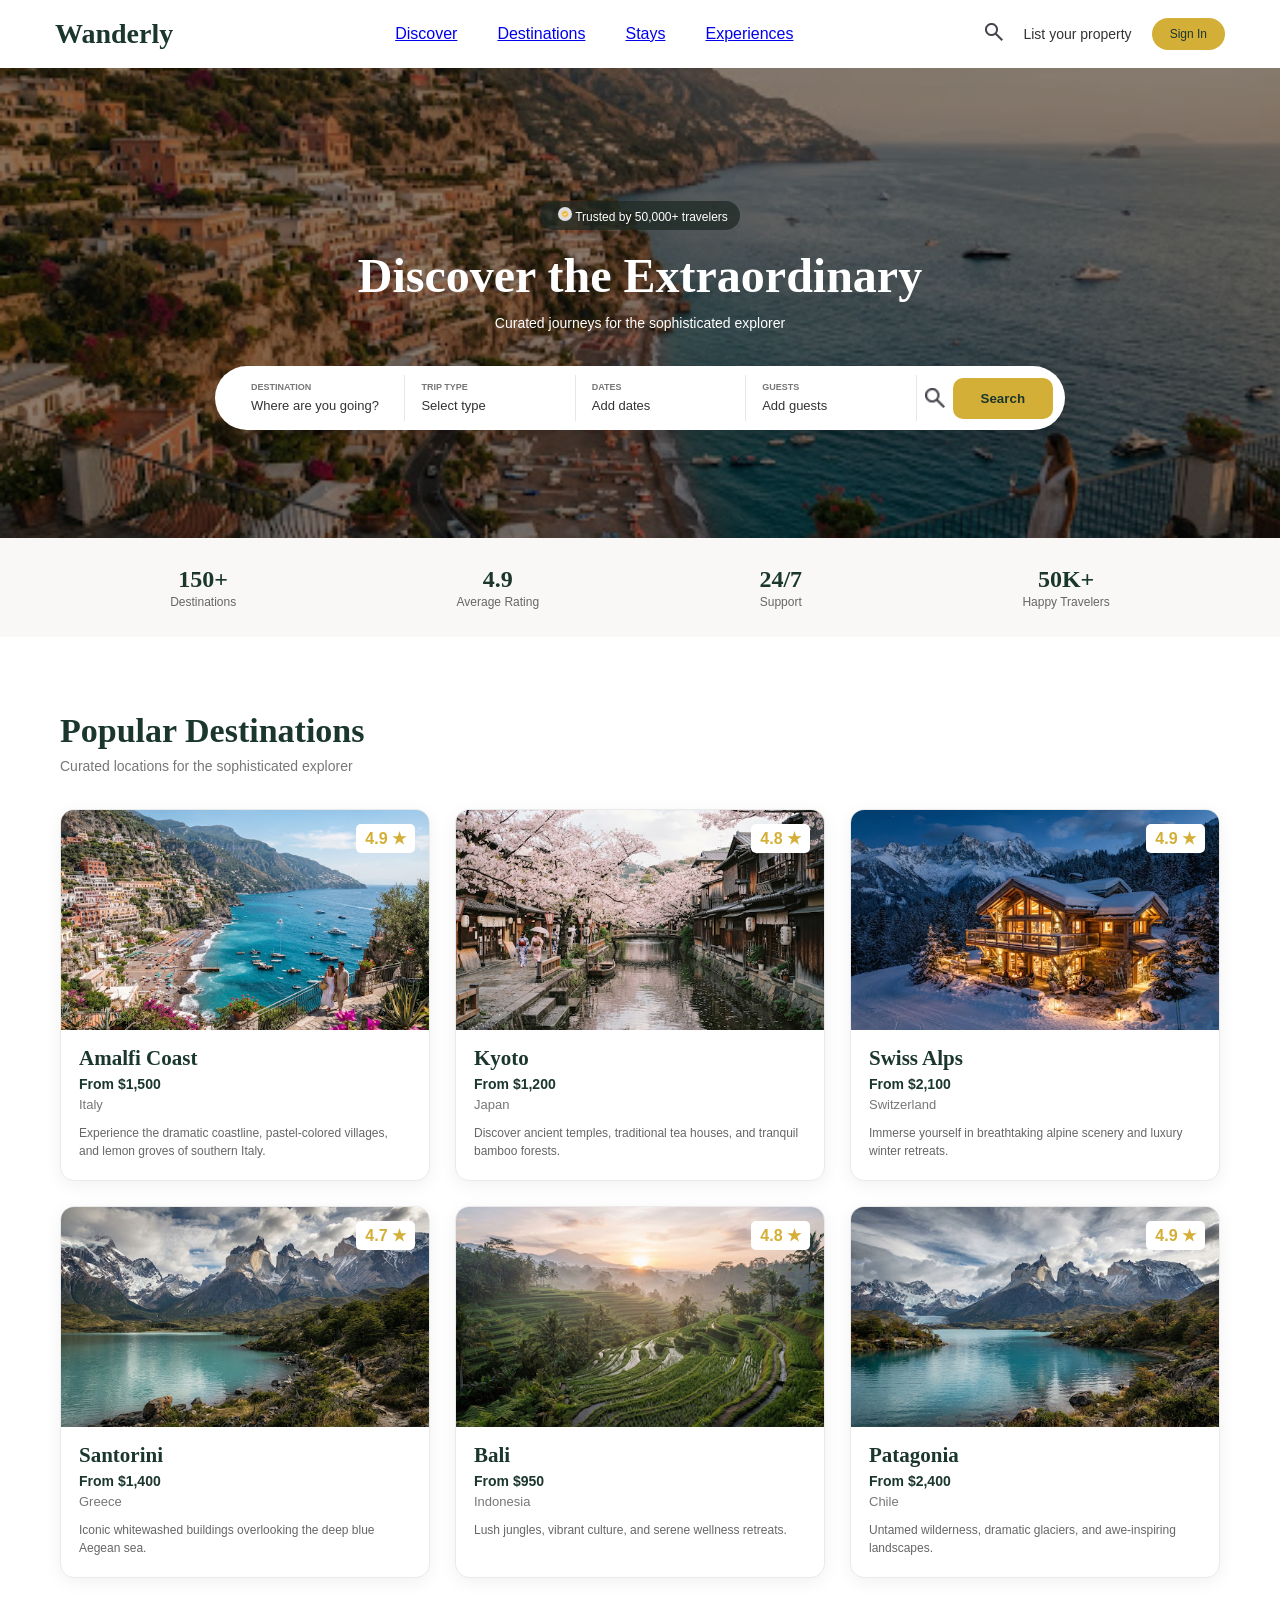
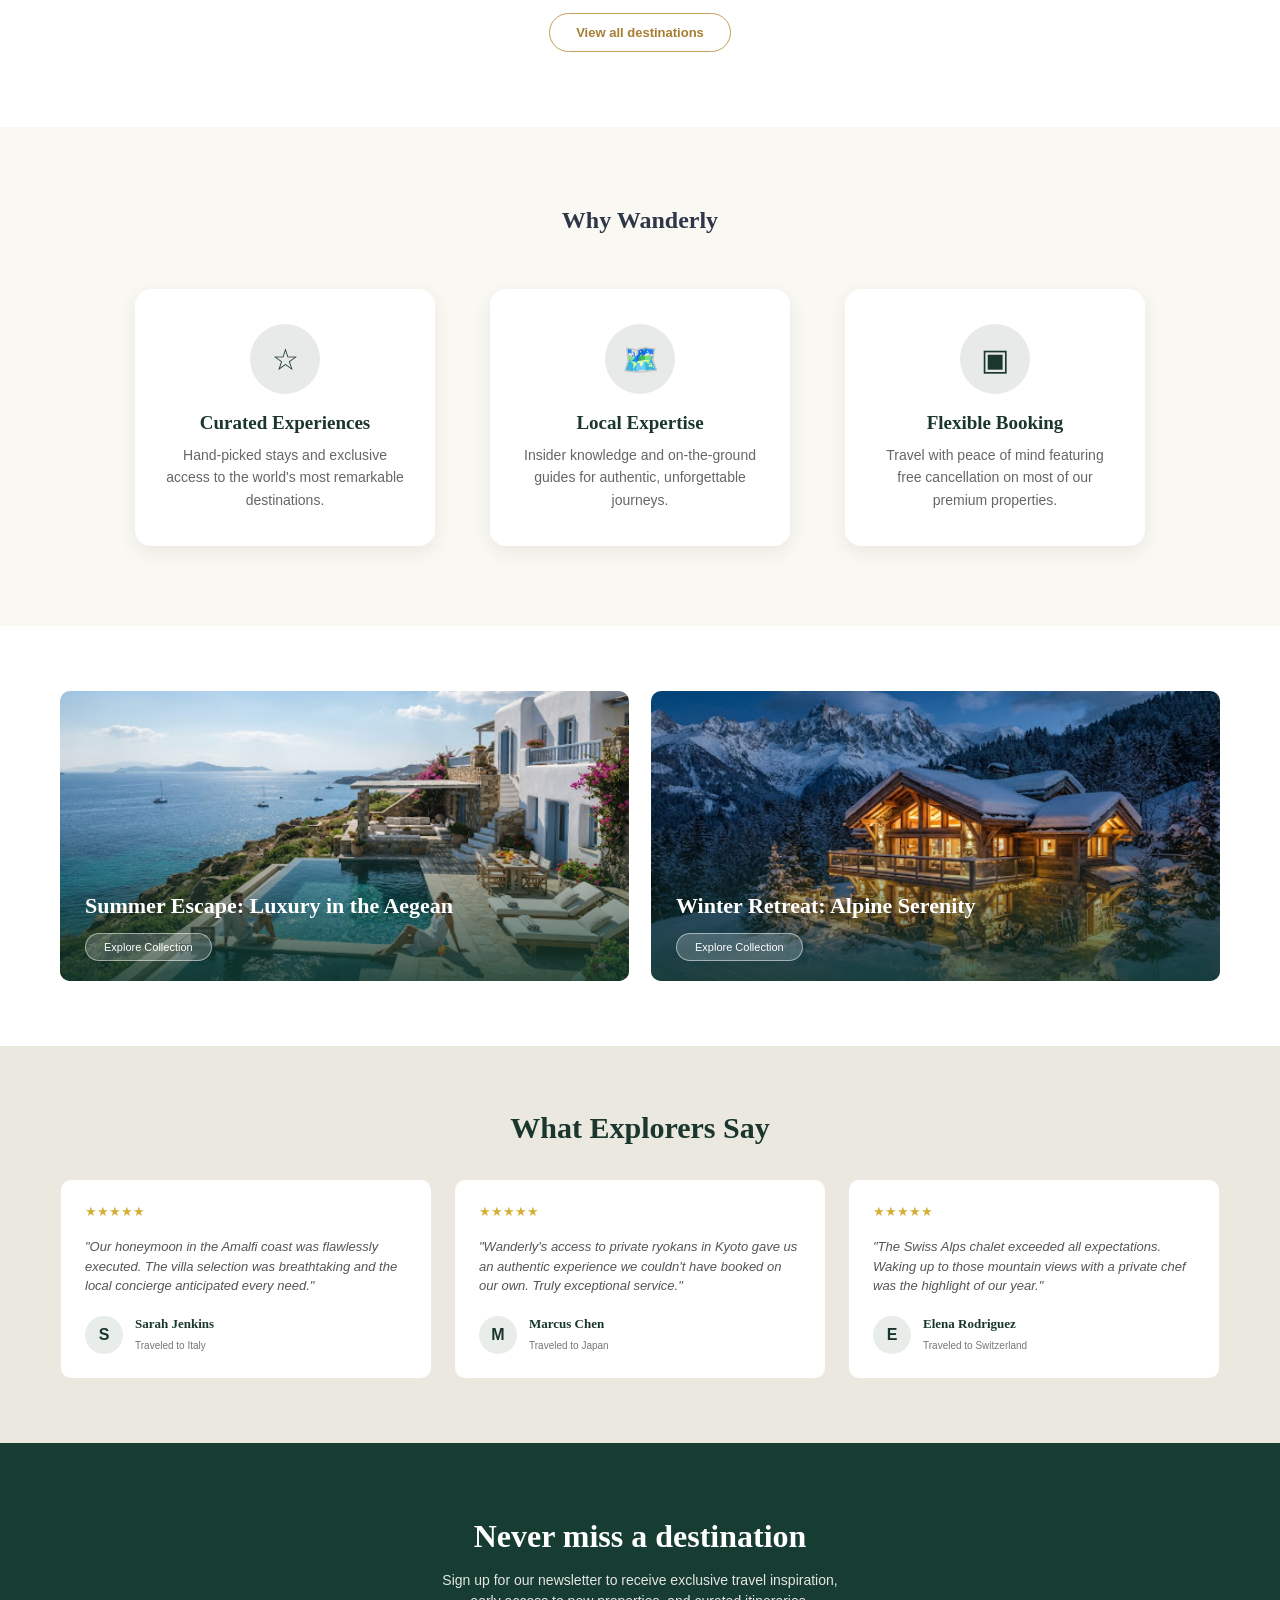
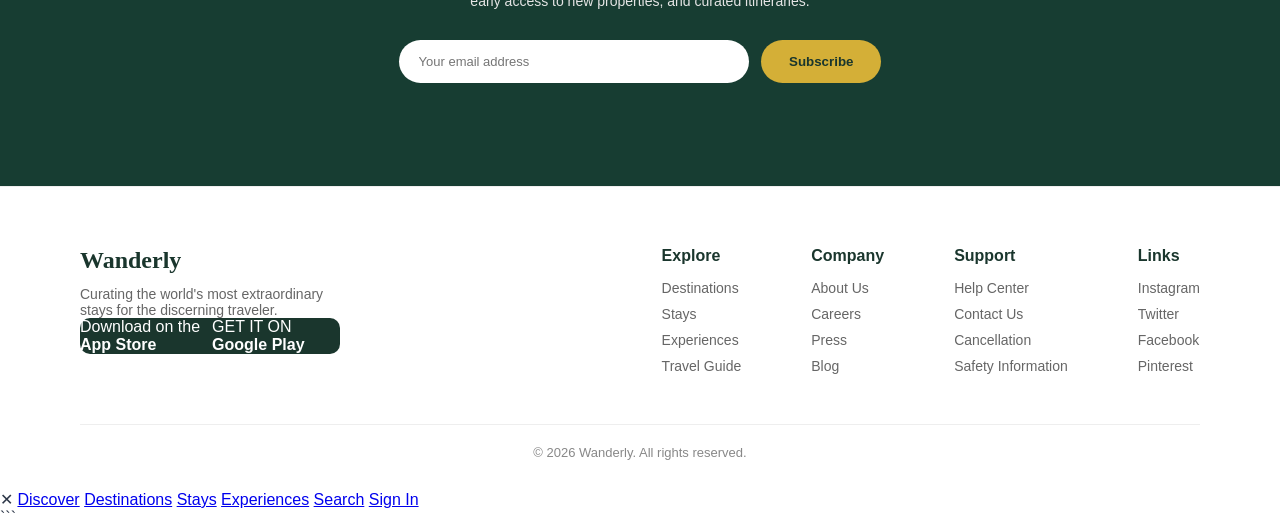
==== commit 4792edd9: "Clean Wanderly repository structure" ====
--- a/index.html
+++ b/index.html
@@ -1,3 +1,4 @@
+
 <!DOCTYPE html>
 <html lang="en">
 
@@ -12,41 +13,48 @@
 
     <header>
 
-    <nav class="navbar">
-
-        <a href="#" class="logo">Wanderly</a>
-
-        <div class="nav-links">
-            <a href="#">Discover</a>
-            <a href="#">Destinations</a>
-            <a href="#">Stays</a>
-            <a href="#">Experiences</a>
-        </div>
-
-        <div class="nav-right">
-
-            <span class="search-icon">
-                <img src="Button.png" alt="Search">
-            </span>
-
-            <a href="#">List your property</a>
-
-            <button>Sign In</button>
-
-        </div>
-
-        <div class="hamburger">☰</div>
-
-    </nav>
-
-    <section class="hero">
+        <nav class="navbar">
+
+            <a href="#" class="logo">Wanderly</a>
+
+            <div class="nav-links">
+                <a href="#">Discover</a>
+                <a href="#">Destinations</a>
+                <a href="#">Stays</a>
+                <a href="#">Experiences</a>
+            </div>
+
+            <div class="nav-right">
+
+                <span class="search-icon">
+                    <img src="Button.png" alt="Search">
+                </span>
+
+                <a href="#">List your property</a>
+
+               
+    <button onclick="window.location.href='signin.html'">Sign In</button>
+            </div>
+
+            <div class="hamburger">☰</div>
+
+        </nav>
+
+        <section class="hero">
+
             <div class="hero-content">
-                <p>Trusted by 50,000+ travelers</p>
+                <p>
+                    <img src="tick.jpg" alt="">
+                    Trusted by 50,000+ travelers
+                </p>
+
                 <h1>Discover the Extraordinary</h1>
+
                 <p>Curated journeys for the sophisticated explorer</p>
             </div>
 
             <div class="search-box">
+
                 <div>
                     <strong>DESTINATION</strong>
                     <span>Where are you going?</span>
@@ -66,14 +74,19 @@
                     <strong>GUESTS</strong>
                     <span>Add guests</span>
                 </div>
+
                 <span>
                     <img src="Button.png" alt="">
                 </span>
+
                 <button id="searchBtn">Search</button>
-            </div>
+
+            </div>
+
         </section>
 
         <section class="stats">
+
             <div>
                 <h3>150+</h3>
                 <p>Destinations</p>
@@ -93,11 +106,14 @@
                 <h3>50K+</h3>
                 <p>Happy Travelers</p>
             </div>
+
         </section>
+
     </header>
 
 
     <section class="destinations">
+
         <h2>Popular Destinations</h2>
         <p>Curated locations for the sophisticated explorer</p>
 
@@ -105,17 +121,16 @@
 
             <div class="card">
                 <img src="card1.jpg" alt="Amalfi Coast">
-                <span class="rating">4.9</span>
+                <span class="rating">4.9 ★</span>
                 <h3>Amalfi Coast</h3>
                 <h4>From $1,500</h4>
                 <p>Italy</p>
-                <span>Experience the dramatic coastline, pastel-colored villages, and lemon groves of southern
-                    Italy.</span>
+                <span>Experience the dramatic coastline, pastel-colored villages, and lemon groves of southern Italy.</span>
             </div>
 
             <div class="card">
                 <img src="card2.jpg" alt="Kyoto">
-                <span class="rating">4.8</span>
+                <span class="rating">4.8 ★</span>
                 <h3>Kyoto</h3>
                 <h4>From $1,200</h4>
                 <p>Japan</p>
@@ -124,7 +139,7 @@
 
             <div class="card">
                 <img src="card3.jpg" alt="Swiss Alps">
-                <span class="rating">4.9</span>
+                <span class="rating">4.9 ★</span>
                 <h3>Swiss Alps</h3>
                 <h4>From $2,100</h4>
                 <p>Switzerland</p>
@@ -133,7 +148,7 @@
 
             <div class="card">
                 <img src="card4.jpg" alt="Santorini">
-                <span class="rating">4.7</span>
+                <span class="rating">4.7 ★</span>
                 <h3>Santorini</h3>
                 <h4>From $1,400</h4>
                 <p>Greece</p>
@@ -142,7 +157,7 @@
 
             <div class="card">
                 <img src="card5.jpg" alt="Bali">
-                <span class="rating">4.8</span>
+                <span class="rating">4.8 ★</span>
                 <h3>Bali</h3>
                 <h4>From $950</h4>
                 <p>Indonesia</p>
@@ -151,7 +166,7 @@
 
             <div class="card">
                 <img src="card6.jpg" alt="Patagonia">
-                <span class="rating">4.9</span>
+                <span class="rating">4.9 ★</span>
                 <h3>Patagonia</h3>
                 <h4>From $2,400</h4>
                 <p>Chile</p>
@@ -160,13 +175,13 @@
 
         </div>
 
-
         <button class="view-all">View all destinations</button>
 
     </section>
 
 
     <section class="why">
+
         <h2>Why Wanderly</h2>
 
         <div class="features">
@@ -190,68 +205,105 @@
             </div>
 
         </div>
+
     </section>
 
 
     <section class="offers">
 
         <div class="offer-card">
+
             <img src="offercard1.jpg" alt="Summer Escape">
 
             <div class="offer-text">
                 <h2>Summer Escape: Luxury in the Aegean</h2>
                 <button>Explore Collection</button>
             </div>
+
         </div>
 
         <div class="offer-card">
+
             <img src="offercard2.jpg" alt="Winter Retreat">
 
             <div class="offer-text">
                 <h2>Winter Retreat: Alpine Serenity</h2>
                 <button>Explore Collection</button>
             </div>
+
         </div>
 
     </section>
 
 
     <section class="testimonials">
+
         <h2>What Explorers Say</h2>
 
         <div class="reviews">
 
             <div class="review">
-                <span>★★★★★</span>
-                <p>"Our honeymoon in the Amalfi coast was flawlessly executed. The villa selection was breathtaking and
-                    the local concierge anticipated every need."</p>
-                <h3>Marcus Chen</h3>
-                <p>Traveled to Japan</p>
+                <span class="stars">★★★★★</span>
+
+                <p>
+                    "Our honeymoon in the Amalfi coast was flawlessly executed. The villa selection was breathtaking and
+                    the local concierge anticipated every need."
+                </p>
+
+                <div class="user">
+                    <span>S</span>
+
+                    <div>
+                        <h3>Sarah Jenkins</h3>
+                        <small>Traveled to Italy</small>
+                    </div>
+                </div>
             </div>
 
             <div class="review">
-                <span>★★★★★</span>
-                <p>"Wanderly's access to private ryokans in Kyoto gave us an authentic experience we couldn't have
-                    booked on our own. Truly exceptional service."</p>
-                <h3>Elena Rodriguez</h3>
-                <p>Traveled to Switzerland</p>
+                <span class="stars">★★★★★</span>
+
+                <p>
+                    "Wanderly's access to private ryokans in Kyoto gave us an authentic experience we couldn't have
+                    booked on our own. Truly exceptional service."
+                </p>
+
+                <div class="user">
+                    <span>M</span>
+
+                    <div>
+                        <h3>Marcus Chen</h3>
+                        <small>Traveled to Japan</small>
+                    </div>
+                </div>
             </div>
 
             <div class="review">
-                <span>★★★★★</span>
-                <p>"The Swiss Alps chalet exceeded all expectations. Waking up to those mountain views with a private
-                    chef was the highlight of our year."</p>
-                <h3>Sarah Jenkins</h3>
-                <p>Traveled to Italy</p>
-            </div>
-
-        </div>
+                <span class="stars">★★★★★</span>
+
+                <p>
+                    "The Swiss Alps chalet exceeded all expectations. Waking up to those mountain views with a private
+                    chef was the highlight of our year."
+                </p>
+
+                <div class="user">
+                    <span>E</span>
+
+                    <div>
+                        <h3>Elena Rodriguez</h3>
+                        <small>Traveled to Switzerland</small>
+                    </div>
+                </div>
+            </div>
+
+        </div>
+
     </section>
 
 
     <section class="newsletter">
+
         <h2>Never miss a destination</h2>
-
 
         <p>
             Sign up for our newsletter to receive exclusive travel inspiration,<br>
@@ -262,6 +314,7 @@
         <button id="subscribe">Subscribe</button>
 
         <p id="message"></p>
+
     </section>
 
 
@@ -270,14 +323,20 @@
         <div class="footer-content">
 
             <div class="footer-brand">
+
                 <h2>Wanderly</h2>
-                <p>Curating the world's most extraordinary stays for the discerning traveler.</p>
+
+                <p>
+                    Curating the world's most extraordinary stays for the discerning traveler.
+                </p>
 
                 <div class="app-buttons">
                     <span>Download on the<br><strong>App Store</strong></span>
                     <span>GET IT ON<br><strong>Google Play</strong></span>
                 </div>
-            </div>
+
+            </div>
+
 
             <div class="footer-links">
 
@@ -317,6 +376,7 @@
 
         </div>
 
+
         <div class="footer-bottom">
             © 2026 Wanderly. All rights reserved.
         </div>
@@ -325,13 +385,16 @@
 
 
     <div class="mobile-menu">
+
         <span class="close">✕</span>
+
         <a href="#">Discover</a>
         <a href="#">Destinations</a>
         <a href="#">Stays</a>
         <a href="#">Experiences</a>
         <a href="#">Search</a>
-        <a href="#">Sign In</a>
+        <a href="signin.html">Sign In</a>
+
     </div>
 
 
@@ -341,4 +404,5 @@
 
 </body>
 
-</html>+</html>
+```
--- a/style.css
+++ b/style.css
@@ -13,7 +13,9 @@
     color: #2D3748;
     background: white;
     overflow-x: hidden;
-}
+    
+}
+
 
 h1,
 h2,
@@ -21,15 +23,15 @@
     font-family: Georgia, serif;
 }
 
-/* NAVBAR */
 
 .navbar {
     display: flex;
     justify-content: space-between;
     align-items: center;
-    padding: 18px 80px;
+    padding: 18px 55px;
     background: white;
     box-shadow: 0 1px 4px rgba(0, 0, 0, 0.06);
+    
 }
 
 .logo {
@@ -43,210 +45,255 @@
 .nav-links {
     display: flex;
     gap: 40px;
-}
-
-.nav-links a {
+    margin-left: 30px;
+   
+}
+
+.nav-right {
+    display: flex;
+    align-items: center;
+    gap: 20px;
+}
+.nav-right a {
+    color: #333;
+    text-decoration: none;
+    font-size: 14px;
+    white-space: nowrap;
+}
+.nav-right button {
+    padding: 9px 18px;
+    border: none;
+    border-radius: 20px;
+    background: #D4AF37;
+    color: #1A362D;
+    font-size: 12px;
+    cursor: pointer;
+}
+.hamburger {
+    display: none;
+}
+
+
+
+.hero {
+    min-height: 470px;
+    padding: 90px 20px 65px;
+    text-align: center;
+    color: white;
+
+    background:
+        linear-gradient(
+            rgba(0, 0, 0, 0.45),
+            rgba(0, 0, 0, 0.45)
+        ),
+        url("bg.jpg") center/cover no-repeat;
+
+    display: flex;
+    flex-direction: column;
+    align-items: center;
+    justify-content: center;
+}
+
+.hero-content p:first-child {
+    display: inline-block;
+    padding: 6px 12px;
+    margin-bottom: 18px;
+
+    background: rgba(30, 40, 35, 0.75);
+    border-radius: 20px;
+
+    font-size: 12px;
+    color: white;
+}
+.hero-content p img{
+    width: 14px;
+    height: 14px;
+    object-fit: contain;
+    margin-left: 6px;
+    border-radius: 40px;
+    background: transparent;
+}
+
+.hero h1 {
+    font-size: 48px;
+    margin-bottom: 12px;
+    color: white;
+}
+
+.hero-content p:last-child {
+    font-size: 14px;
+    color: white;
+}
+
+
+
+.search-box {
+    max-width: 850px;
+    width: 100%;
+    margin: 35px auto 0;
+    padding: 9px 12px 9px 20px;
+
+    display: flex;
+    align-items: center;
+
+    background: white;
     color: #333333;
-    text-decoration: none;
-    font-size: 15px;
-}
-
-.nav-links a:hover {
-    color: #C5A059;
-}
-
-.nav-right {
-    display: flex;
-    align-items: center;
-    gap: 22px;
-}
-
-.nav-right a {
+
+    border-radius: 50px;
+    box-shadow: 0 15px 35px rgba(0, 0, 0, 0.18);
+}
+
+.search-box > div {
+    flex: 1;
+    padding: 7px 16px;
+    text-align: left;
+    border-right: 1px solid #E5E7EB;
+}
+
+.search-box strong {
+    display: block;
+    font-size: 9px;
+    color: #777777;
+    margin-bottom: 4px;
+}
+
+.search-box div span {
+    font-size: 13px;
     color: #333333;
-    text-decoration: none;
-    font-size: 14px;
-}
-
-.nav-right button {
-    padding: 10px 24px;
+}
+
+.search-box > span {
+    display: flex;
+    align-items: center;
+    justify-content: center;
+    padding: 0 8px;
+}
+
+.search-box > span img {
+    width: 20px;
+    height: 20px;
+    object-fit: contain;
+}
+
+.search-box button {
+    padding: 13px 28px;
     border: none;
-    border-radius: 30px;
-    background: #C5A059;
-    color: white;
+    border-radius: 10px;
+    background: #D4AF37;
+    color:#1A362D;
     font-weight: bold;
     cursor: pointer;
-}
-
-.hamburger {
-    display: none;
-}
-
-/* HERO */
-
-.hero {
-    min-height: 560px;
-    padding: 120px 20px 80px;
-    text-align: center;
-    color: white;
-
-    background:
-        linear-gradient(
-            rgba(0, 0, 0, 0.35),
-            rgba(0, 0, 0, 0.35)
-        ),
-        url("bg.jpg") center/cover no-repeat;
-}
-
-.hero-content p {
-    font-size: 17px;
-    margin-bottom: 18px;
-}
-
-.hero h1 {
-    font-size: 56px;
-    margin-bottom: 15px;
-}
-
-.search-box {
-    max-width: 850px;
-    margin: 45px auto 0;
-    padding: 10px 12px 10px 20px;
-
-    display: flex;
-    align-items: center;
-
-    background: white;
-    color: #333333;
-
-    border-radius: 50px;
-    box-shadow: 0 15px 35px rgba(0, 0, 0, 0.15);
-}
-
-.search-box > div {
-    flex: 1;
-    padding: 8px 16px;
-    text-align: left;
-    border-right: 1px solid #E5E7EB;
-}
-
-.search-box strong {
-    display: block;
-    font-size: 10px;
-    color: #888888;
-    margin-bottom: 5px;
-}
-
-.search-box div span {
-    font-size: 14px;
-    color: #333333;
-}
-
-.search-box button {
-    padding: 14px 30px;
-    border: none;
-    border-radius: 30px;
-    background: #C5A059;
-    color: white;
-    font-weight: bold;
-    cursor: pointer;
-}
-
-/* STATS */
+
+}
 
 .stats {
     display: flex;
     justify-content: space-around;
     align-items: center;
-    padding: 30px 20px;
+    padding: 28px 60px;
     background: #F9F8F6;
     text-align: center;
 }
 
 .stats h3 {
     color: #1A362D;
-    font-size: 28px;
+    font-family: Georgia, serif;
+    font-size: 24px;
+    margin-bottom: 2px;
 }
 
 .stats p {
     color: #666666;
-    font-size: 13px;
-}
-
-/* DESTINATIONS */
+    font-size: 12px;
+}
 
 .destinations {
     max-width: 1200px;
     margin: auto;
-    padding: 80px 20px;
+    padding: 75px 20px;
 }
 
 .destinations > h2 {
-    font-size: 36px;
-    color: #1A362D;
+    color: #1A362D;
+    font-size: 34px;
     margin-bottom: 8px;
 }
 
 .destinations > p {
-    color: #666666;
-    margin-bottom: 40px;
+    color: #777777;
+    font-size: 14px;
+    margin-bottom: 35px;
 }
 
 .destination-cards {
     display: grid;
     grid-template-columns: repeat(3, 1fr);
-    gap: 30px;
+    gap: 25px;
+}
+.destination-cards span{
+    border-radius: 5px;
+    color:#D4AF37;
 }
 
 .card {
+    position: relative;
     background: white;
     border: 1px solid #EAEAEA;
-    border-radius: 16px;
+    border-radius: 14px;
     overflow: hidden;
-    box-shadow: 0 4px 20px rgba(0, 0, 0, 0.05);
+    box-shadow: 0 4px 18px rgba(0, 0, 0, 0.06);
     transition: 0.3s;
 }
-
 .card:hover {
     transform: translateY(-5px);
-    box-shadow: 0 10px 25px rgba(0, 0, 0, 0.1);
+    box-shadow: 0 10px 25px rgba(0, 0, 0, 0.10);
 }
 
 .card img {
     width: 100%;
-    height: 230px;
+    height: 220px;
     object-fit: cover;
 }
 
 .rating {
-    display: inline-block;
-    margin: 15px 18px 5px;
-    padding: 5px 10px;
+    position: absolute;
+    top: 14px;
+    right: 14px;
+
+    padding: 5px 9px;
     border-radius: 20px;
-    background: #F7F1E5;
-    color: #A77D32;
-    font-size: 12px;
+
+    background: white;
+    color:
+
+    font-size: 11px;
+    font-weight: bold;
+
+    z-index: 2;
 }
 
 .card h3 {
     color: #1A362D;
-    font-size: 22px;
+    font-size: 21px;
+    margin: 12px 18px 5px;
+}
+
+.card h4 {
+    color: #1A362D;
+    font-size: 14px;
     margin: 5px 18px;
-}
-
-.card h4 {
-    color: #C5A059;
-    margin: 8px 18px;
 }
 
 .card p {
     color: #777777;
+    font-size: 13px;
     margin: 5px 18px;
 }
 
 .card > span:last-child {
     display: block;
     color: #666666;
-    font-size: 13px;
+    font-size: 12px;
     line-height: 1.5;
     margin: 12px 18px 20px;
 }
@@ -254,127 +301,196 @@
 .view-all {
     display: block;
     margin: 35px auto 0;
-    padding: 12px 25px;
+    padding: 11px 26px;
     border: 1px solid #C5A059;
-    border-radius: 30px;
+    border-radius: 25px;
     background: white;
     color: #A77D32;
     cursor: pointer;
-}
-
-/* WHY */
-
+    font-size: 13px;
+    font-weight: bold;
+    transition: 0.3s;
+}
+
+.view-all:hover {
+    background: #C5A059;
+    color: white;
+}
 .why {
     padding: 80px 20px;
     text-align: center;
-    background: #F9F8F6;
+    background:#FAF8F2;
 }
 
 .why h2 {
-    color: #1A362D;
+    color: #1A362D
     font-size: 36px;
-    margin-bottom: 45px;
+    margin-bottom: 55px;
 }
 
 .features {
     display: flex;
     justify-content: center;
-    gap: 50px;
+    gap: 55px;
 }
 
 .features > div {
-    max-width: 320px;
+    width: 300px;
+    padding: 35px 30px;
+    background: white;
+    border-radius: 16px;
+    box-shadow: 0 6px 20px rgba(0, 0, 0, 0.07);
+
+    display: flex;
+    flex-direction: column;
+    align-items: center;
+    justify-content: center;
 }
 
 .features span {
-    display: inline-block;
-    font-size: 35px;
-    color: #C5A059;
-    margin-bottom: 15px;
+    display: flex;
+    align-items: center;
+    justify-content: center;
+    width: 70px;
+    height: 70px;
+    margin-bottom: 18px;
+    border-radius: 50%;
+    background: #1A362D1A;
+    color: #1A362D;
+    font-size: 30px;
 }
 
 .features h3 {
     color: #1A362D;
+    font-size: 19px;
     margin-bottom: 10px;
 }
 
 .features p {
     color: #666666;
     font-size: 14px;
-}
-
-/* OFFERS */
-
+    line-height: 1.6;
+}
 .offers {
     max-width: 1200px;
     margin: auto;
-    padding: 80px 20px;
-
-    display: flex;
-    gap: 30px;
+    padding: 65px 20px;
+    display: flex;
+    gap: 22px;
 }
 
 .offer-card {
     flex: 1;
-    border: 1px solid #EAEAEA;
-    border-radius: 16px;
+    height: 290px;
+    position: relative;
+    border-radius: 10px;
     overflow: hidden;
 }
 
 .offer-card img {
     width: 100%;
-    height: 220px;
+    height: 100%;
     object-fit: cover;
 }
 
 .offer-text {
-    padding: 24px;
+    position: absolute;
+    left: 0;
+    right: 0;
+    bottom: 0;
+    padding: 70px 25px 20px;
+    background: linear-gradient(
+        transparent,
+        rgba(15, 55, 45, 0.8)
+    );
 }
 
 .offer-text h2 {
-    color: #1A362D;
+    color: white;
     font-size: 22px;
-}
-
-/* TESTIMONIALS */
+    margin-bottom: 14px;
+}
+
+.offer-text button {
+    padding: 7px 18px;
+    border: 1px solid rgba(255, 255, 255, 0.5);
+    border-radius: 20px;
+    background: rgba(255, 255, 255, 0.2);
+    color: white;
+    font-size: 11px;
+    cursor: pointer;
+}
 
 .testimonials {
-    padding: 80px 20px;
+    padding: 65px 20px;
     text-align: center;
-    background: #F9F8F6;
+    background: #EAE8DF;
 }
 
 .testimonials h2 {
     color: #1A362D;
-    font-size: 36px;
-    margin-bottom: 45px;
+    font-size: 30px;
+    margin-bottom: 35px;
 }
 
 .reviews {
     display: flex;
     justify-content: center;
-    gap: 30px;
+    gap: 24px;
 }
 
 .review {
     flex: 1;
-    max-width: 340px;
-    padding: 30px 24px;
-    background: white;
-    border-radius: 16px;
+    max-width: 370px;
+    padding: 24px;
+    background: white;
+    border-radius: 10px;
     text-align: left;
 }
 
-.review span {
-    color: #C5A059;
-}
-
-.review p {
-    color: #4A5568;
-    margin: 18px 0;
-}
-
-/* NEWSLETTER */
+.review .stars {
+    color: #D4AF37;
+    font-size: 13px;
+    margin-bottom: 18px;
+    display: block;
+}
+
+.review > p {
+    color: #555;
+    font-size: 13px;
+    font-style: italic;
+    line-height: 1.5;
+    margin-bottom: 20px;
+}
+
+.review .user {
+    display: flex;
+    align-items: center;
+    gap: 12px;
+}
+
+.review .user > span {
+    width: 38px;
+    height: 38px;
+    border-radius: 50%;
+    background: #E8EDE9;
+    display: flex;
+    align-items: center;
+    justify-content: center;
+    color: #1A362D;
+    font-weight: bold;
+}
+
+.review .user h3 {
+    color: #1A362D;
+    font-size: 13px;
+    margin-bottom: 3px;
+}
+
+.review .user small {
+    color: #777;
+    font-size: 10px;
+}
 
 .newsletter {
     padding: 80px 20px;
@@ -383,34 +499,51 @@
     color: white;
 }
 
+.newsletter {
+    padding: 75px 20px;
+    text-align: center;
+    background: #173D32;
+    color: white;
+}
+
 .newsletter h2 {
-    font-size: 36px;
-    margin-bottom: 12px;
-}
-
-.newsletter p {
-    color: #D1D5DB;
-    margin-bottom: 30px;
+    font-size: 32px;
+    margin-bottom: 15px;
+    color: white;
+}
+
+.newsletter > p {
+    font-size: 14px;
+    line-height: 1.5;
+    margin-bottom: 28px;
+    color: #E5E5E5;
 }
 
 .newsletter input {
     width: 350px;
     padding: 14px 20px;
     border: none;
-    border-radius: 30px;
+    border-radius: 25px;
+    font-size: 13px;
+    outline: none;
 }
 
 .newsletter button {
     padding: 14px 28px;
     margin-left: 8px;
     border: none;
-    border-radius: 30px;
-    background: #C5A059;
-    color: white;
+    border-radius: 25px;
+    background: #D4AF37;
+    color:#1A362D;
+    font-weight: bold;
     cursor: pointer;
 }
 
-/* FOOTER */
+#message {
+    margin-top: 12px;
+}
+
+
 
 .footer {
     padding: 60px 80px 30px;
@@ -467,7 +600,7 @@
     font-size: 13px;
 }
 
-/* MOBILE */
+
 
 @media (max-width: 768px) {
 
@@ -543,4 +676,14 @@
         flex-wrap: wrap;
         gap: 35px;
     }
-}+}
+.app-buttons {
+    display: flex;
+    gap: 12px;
+}
+
+.app-buttons{
+    color:#FFFFFF;
+    background-color: #1A362D;
+    border-radius: 10px;
+}
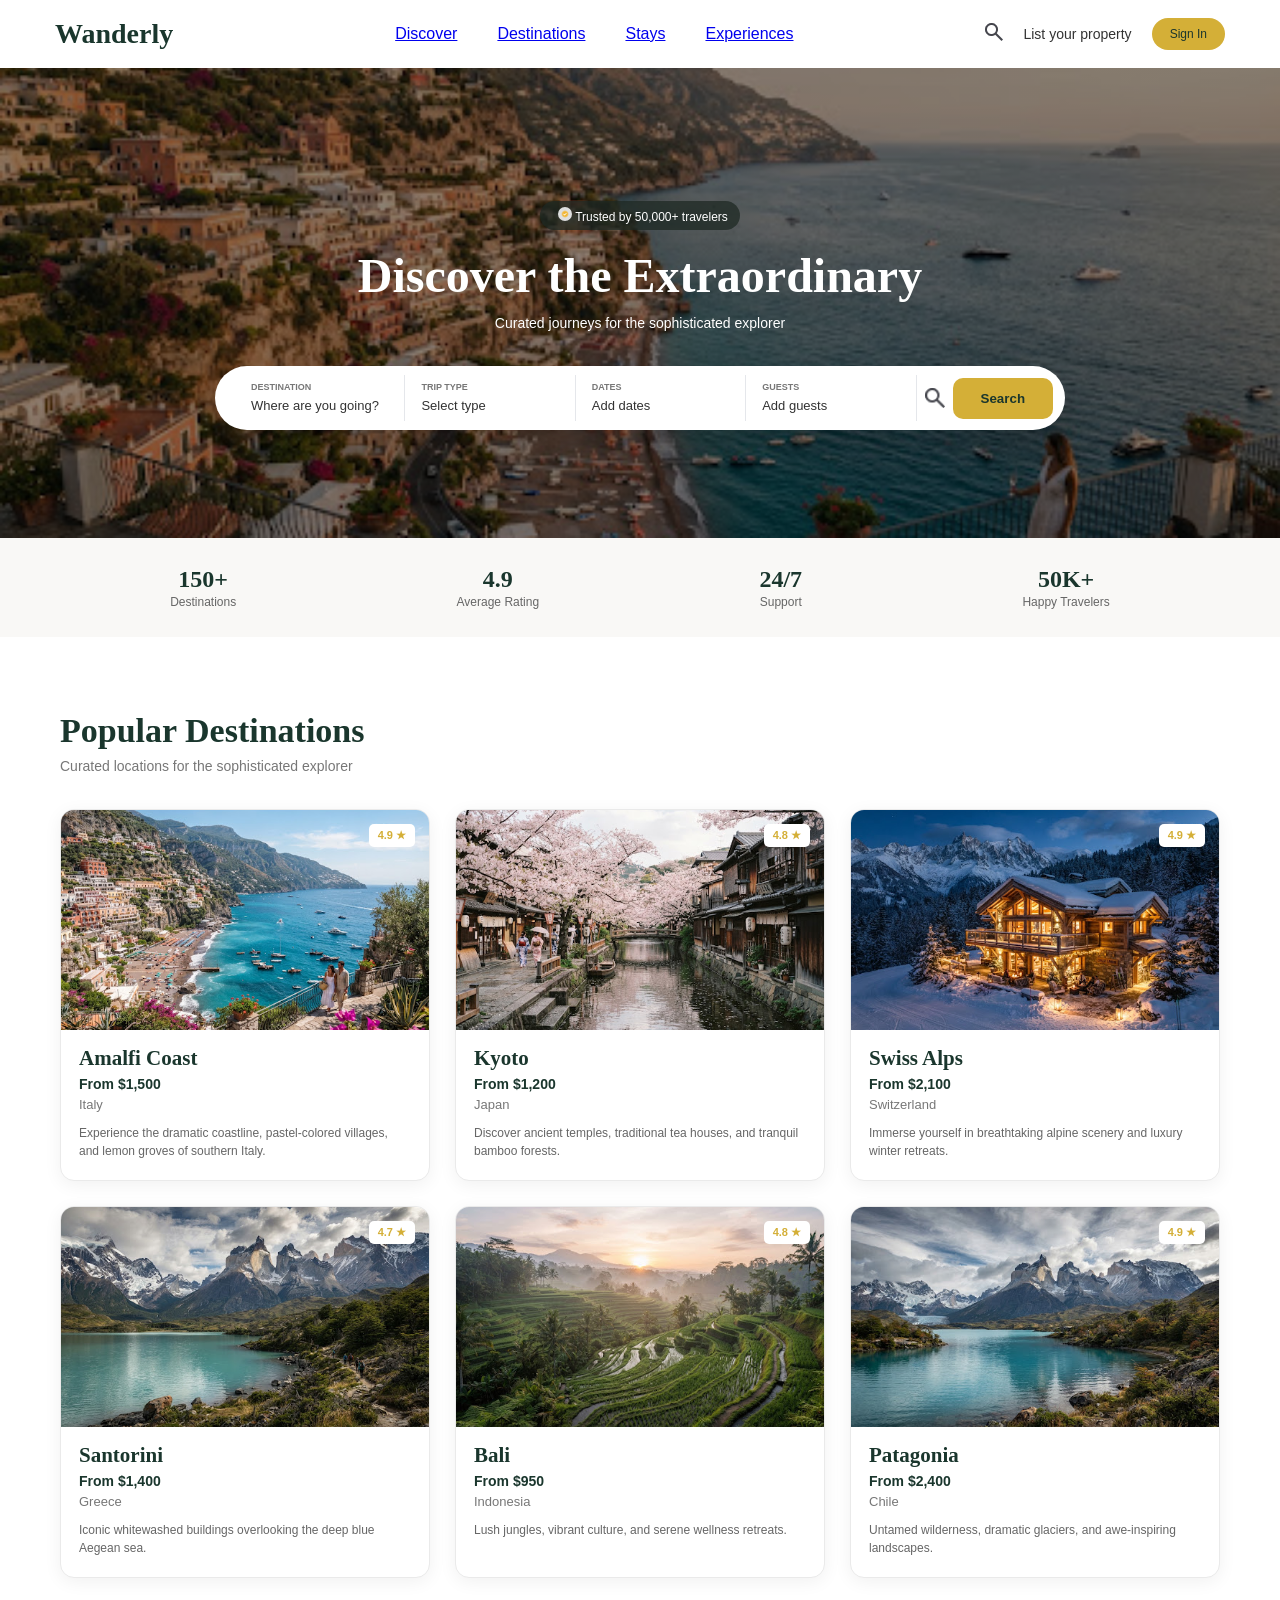
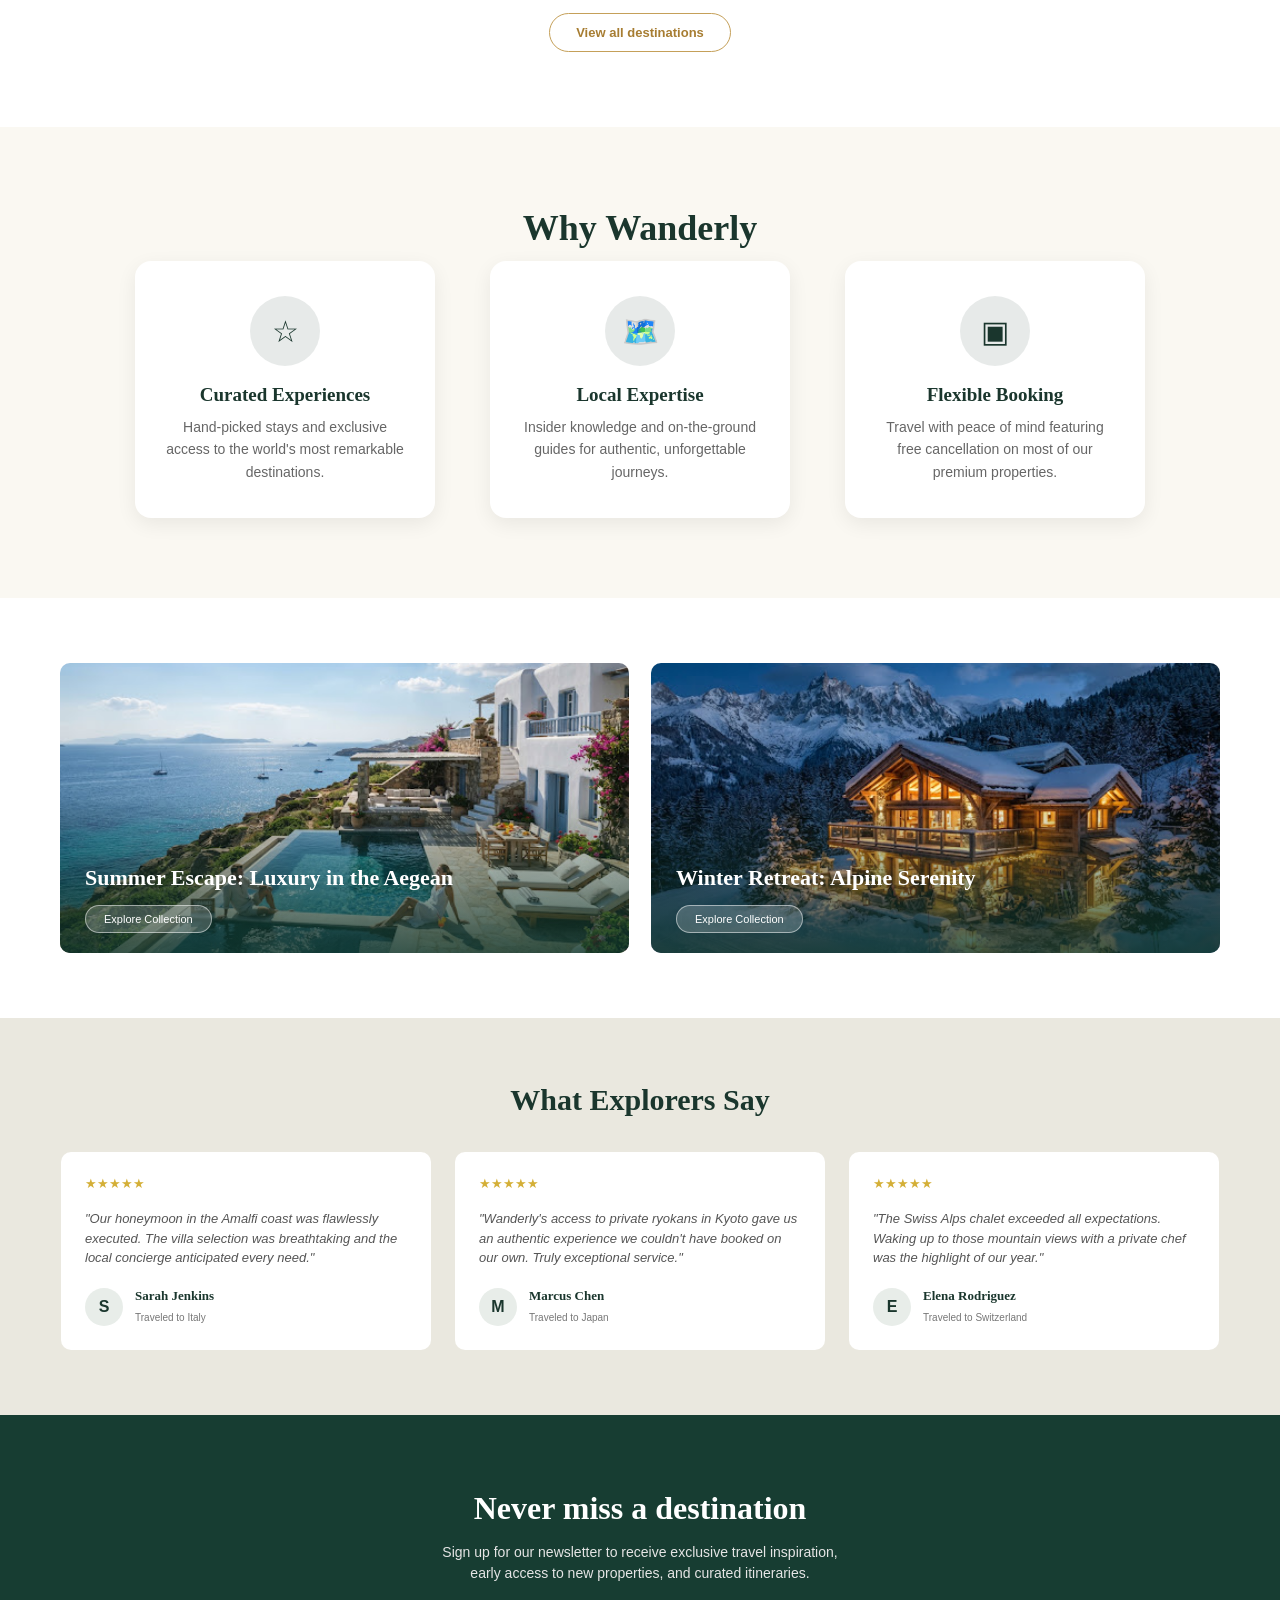
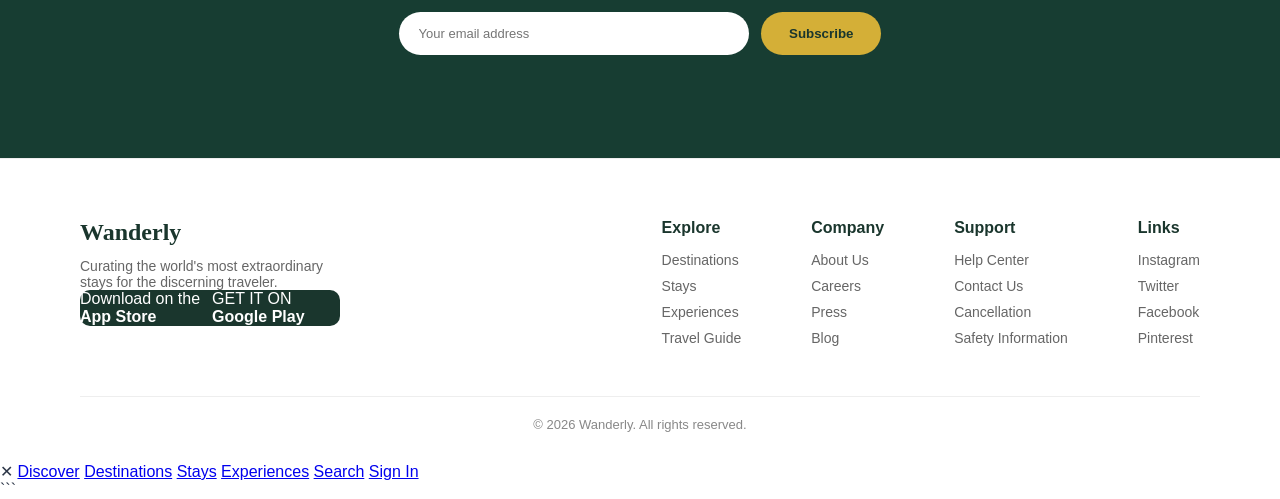
==== commit eb157cdb: "Make Wanderly dashboard navigation functional" ====
--- a/index.html
+++ b/index.html
@@ -112,13 +112,12 @@
     </header>
 
 
-    <section class="destinations">
-
-        <h2>Popular Destinations</h2>
-        <p>Curated locations for the sophisticated explorer</p>
-
-        <div class="destination-cards">
-
+   <section class="destinations" id="destinations">
+
+    <h2>Popular Destinations</h2>
+    <p>Curated locations for the sophisticated explorer</p>
+
+    <div class="destination-cards">
             <div class="card">
                 <img src="card1.jpg" alt="Amalfi Coast">
                 <span class="rating">4.9 ★</span>
--- a/style.css
+++ b/style.css
@@ -264,7 +264,7 @@
     border-radius: 20px;
 
     background: white;
-    color:
+   color: #1A362D;
 
     font-size: 11px;
     font-weight: bold;
@@ -323,9 +323,9 @@
 }
 
 .why h2 {
-    color: #1A362D
-    font-size: 36px;
-    margin-bottom: 55px;
+    color: #1A362D;
+font-size: 36px;
+    margin-bottom: 12px;
 }
 
 .features {
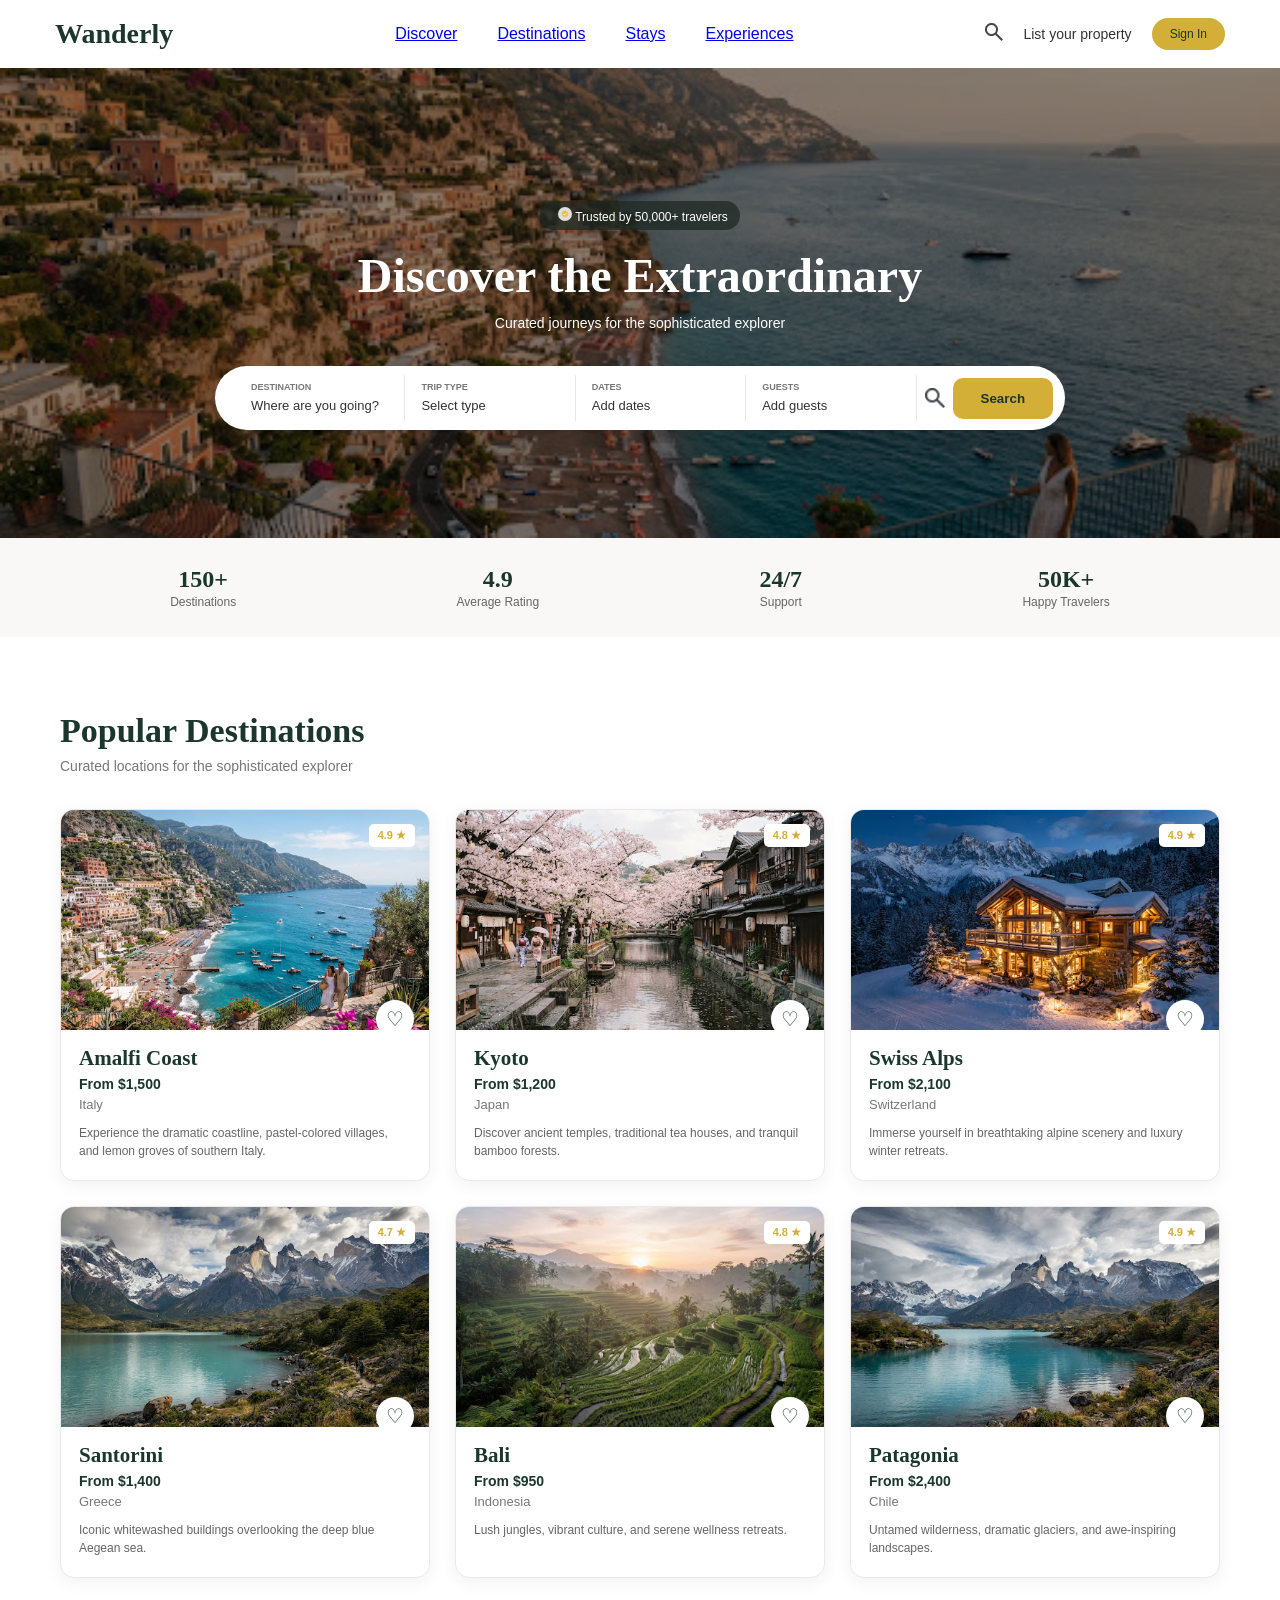
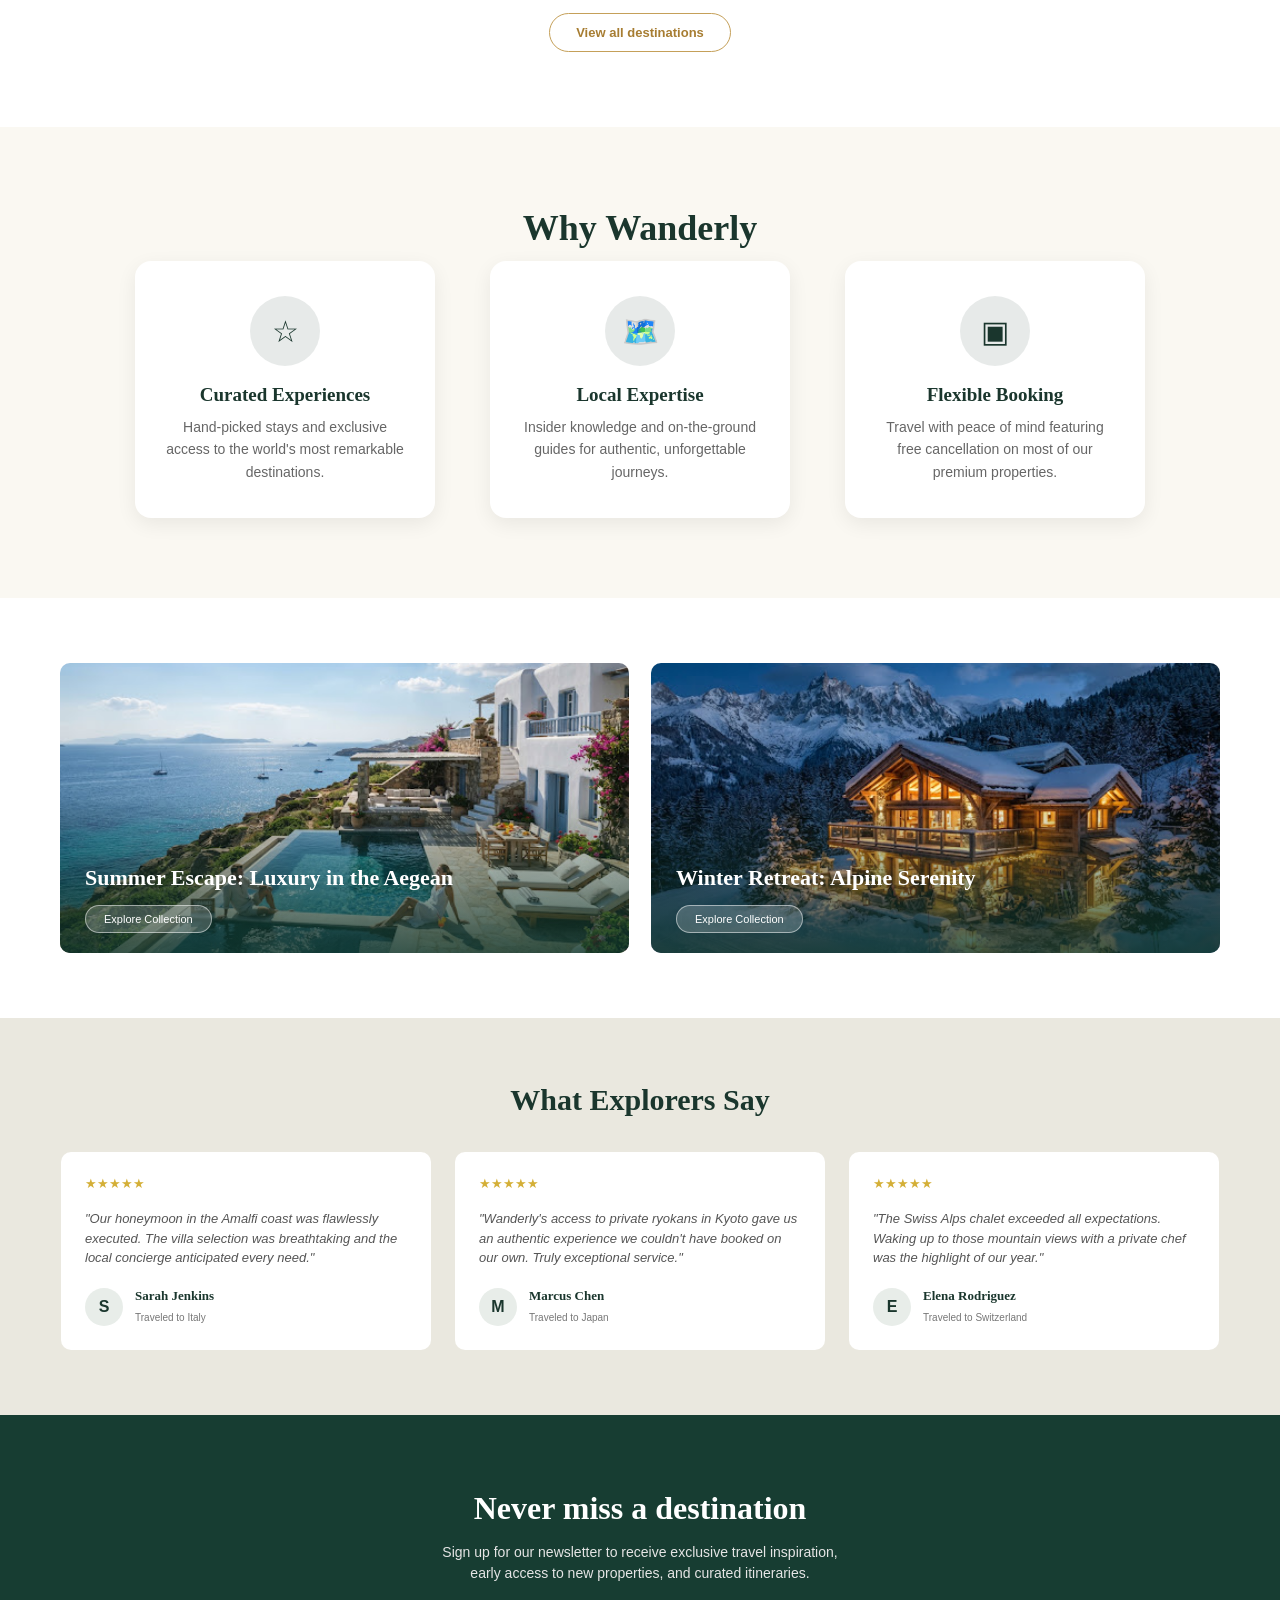
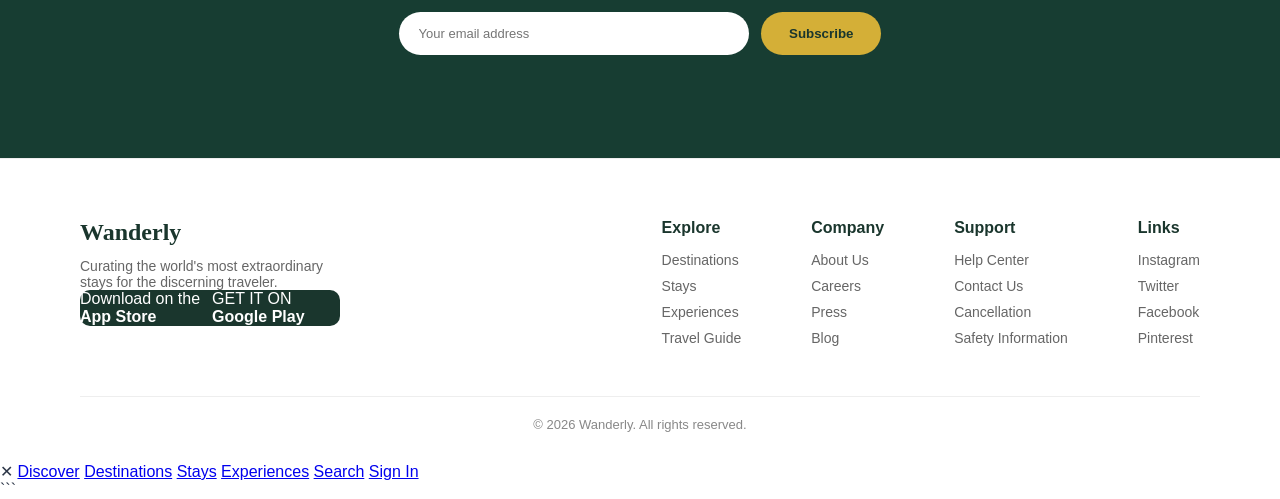
==== commit 6ca23f14: "Add save destination functionality" ====
--- a/index.html
+++ b/index.html
@@ -118,59 +118,87 @@
     <p>Curated locations for the sophisticated explorer</p>
 
     <div class="destination-cards">
+           <div class="card">
+
+    <img src="card1.jpg" alt="Amalfi Coast">
+
+    <button class="save-btn" data-name="Amalfi Coast">♡</button>
+
+    <span class="rating">4.9 ★</span>
+    <h3>Amalfi Coast</h3>
+    <h4>From $1,500</h4>
+    <p>Italy</p>
+    <span>Experience the dramatic coastline, pastel-colored villages, and lemon groves of southern Italy.</span>
+
+</div>
+<div class="card">
+
+    <img src="card2.jpg" alt="Kyoto">
+
+    <button class="save-btn" data-name="Kyoto">♡</button>
+
+    <span class="rating">4.8 ★</span>
+    <h3>Kyoto</h3>
+    <h4>From $1,200</h4>
+    <p>Japan</p>
+    <span>Discover ancient temples, traditional tea houses, and tranquil bamboo forests.</span>
+
+</div>
+
             <div class="card">
-                <img src="card1.jpg" alt="Amalfi Coast">
-                <span class="rating">4.9 ★</span>
-                <h3>Amalfi Coast</h3>
-                <h4>From $1,500</h4>
-                <p>Italy</p>
-                <span>Experience the dramatic coastline, pastel-colored villages, and lemon groves of southern Italy.</span>
-            </div>
-
+
+    <img src="card3.jpg" alt="Swiss Alps">
+
+    <button class="save-btn" data-name="Swiss Alps">♡</button>
+
+    <span class="rating">4.9 ★</span>
+    <h3>Swiss Alps</h3>
+    <h4>From $2,100</h4>
+    <p>Switzerland</p>
+    <span>Immerse yourself in breathtaking alpine scenery and luxury winter retreats.</span>
+
+</div>
             <div class="card">
-                <img src="card2.jpg" alt="Kyoto">
-                <span class="rating">4.8 ★</span>
-                <h3>Kyoto</h3>
-                <h4>From $1,200</h4>
-                <p>Japan</p>
-                <span>Discover ancient temples, traditional tea houses, and tranquil bamboo forests.</span>
-            </div>
+
+    <img src="card4.jpg" alt="Santorini">
+
+    <button class="save-btn" data-name="Santorini">♡</button>
+
+    <span class="rating">4.7 ★</span>
+    <h3>Santorini</h3>
+    <h4>From $1,400</h4>
+    <p>Greece</p>
+    <span>Iconic whitewashed buildings overlooking the deep blue Aegean sea.</span>
+
+</div>
 
             <div class="card">
-                <img src="card3.jpg" alt="Swiss Alps">
-                <span class="rating">4.9 ★</span>
-                <h3>Swiss Alps</h3>
-                <h4>From $2,100</h4>
-                <p>Switzerland</p>
-                <span>Immerse yourself in breathtaking alpine scenery and luxury winter retreats.</span>
-            </div>
+
+    <img src="card5.jpg" alt="Bali">
+
+    <button class="save-btn" data-name="Bali">♡</button>
+
+    <span class="rating">4.8 ★</span>
+    <h3>Bali</h3>
+    <h4>From $950</h4>
+    <p>Indonesia</p>
+    <span>Lush jungles, vibrant culture, and serene wellness retreats.</span>
+
+</div>
 
             <div class="card">
-                <img src="card4.jpg" alt="Santorini">
-                <span class="rating">4.7 ★</span>
-                <h3>Santorini</h3>
-                <h4>From $1,400</h4>
-                <p>Greece</p>
-                <span>Iconic whitewashed buildings overlooking the deep blue Aegean sea.</span>
-            </div>
-
-            <div class="card">
-                <img src="card5.jpg" alt="Bali">
-                <span class="rating">4.8 ★</span>
-                <h3>Bali</h3>
-                <h4>From $950</h4>
-                <p>Indonesia</p>
-                <span>Lush jungles, vibrant culture, and serene wellness retreats.</span>
-            </div>
-
-            <div class="card">
-                <img src="card6.jpg" alt="Patagonia">
-                <span class="rating">4.9 ★</span>
-                <h3>Patagonia</h3>
-                <h4>From $2,400</h4>
-                <p>Chile</p>
-                <span>Untamed wilderness, dramatic glaciers, and awe-inspiring landscapes.</span>
-            </div>
+
+    <img src="card6.jpg" alt="Patagonia">
+
+    <button class="save-btn" data-name="Patagonia">♡</button>
+
+    <span class="rating">4.9 ★</span>
+    <h3>Patagonia</h3>
+    <h4>From $2,400</h4>
+    <p>Chile</p>
+    <span>Untamed wilderness, dramatic glaciers, and awe-inspiring landscapes.</span>
+
+</div>
 
         </div>
 
--- a/style.css
+++ b/style.css
@@ -687,3 +687,30 @@
     background-color: #1A362D;
     border-radius: 10px;
 }
+.card {
+    position: relative;
+}
+
+.card .save-btn {
+    position: absolute;
+    top: 190px;
+    right: 15px;
+    width: 38px;
+    height: 38px;
+    border: none;
+    border-radius: 50%;
+    background: white;
+    color: #1A362D;
+    font-size: 20px;
+    cursor: pointer;
+}
+
+.card .save-btn:hover {
+    background: #D4AF37;
+    color: white;
+}
+
+.card .save-btn.saved {
+    background: #D4AF37;
+    color: white;
+}
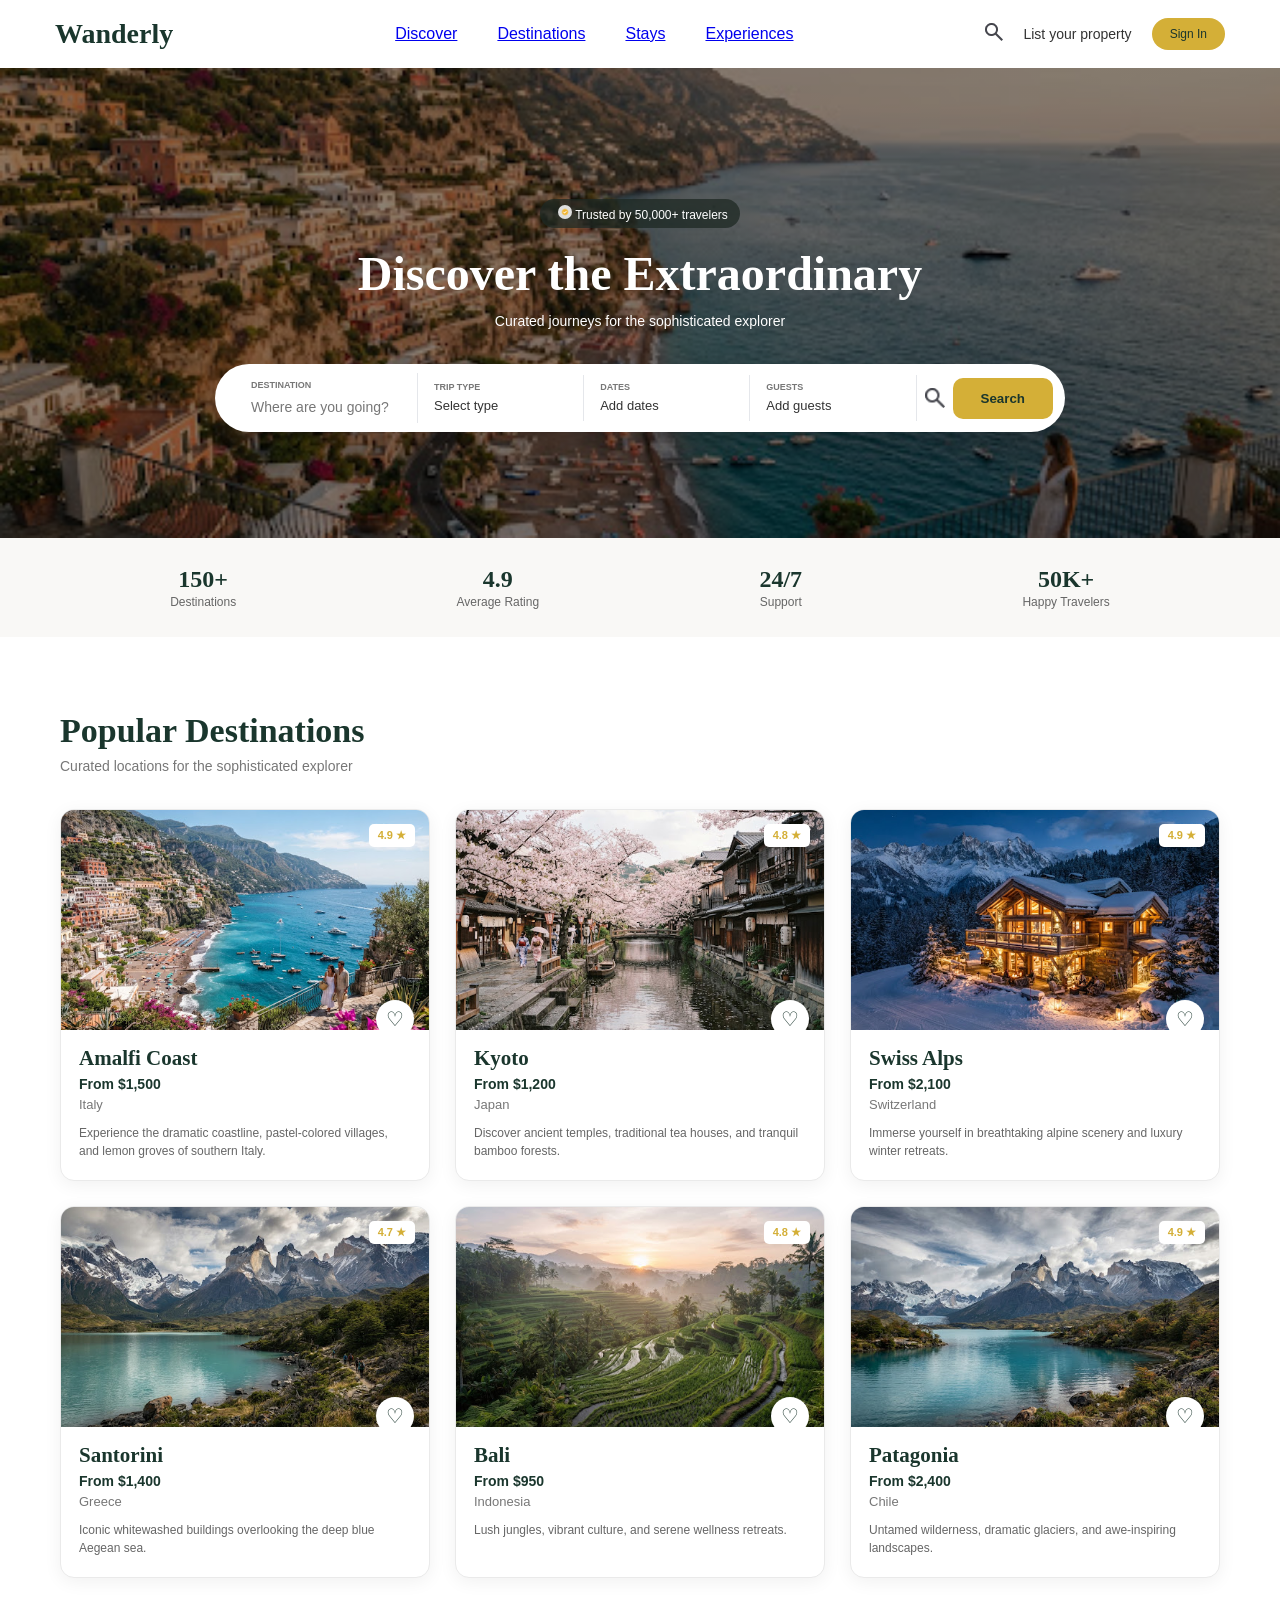
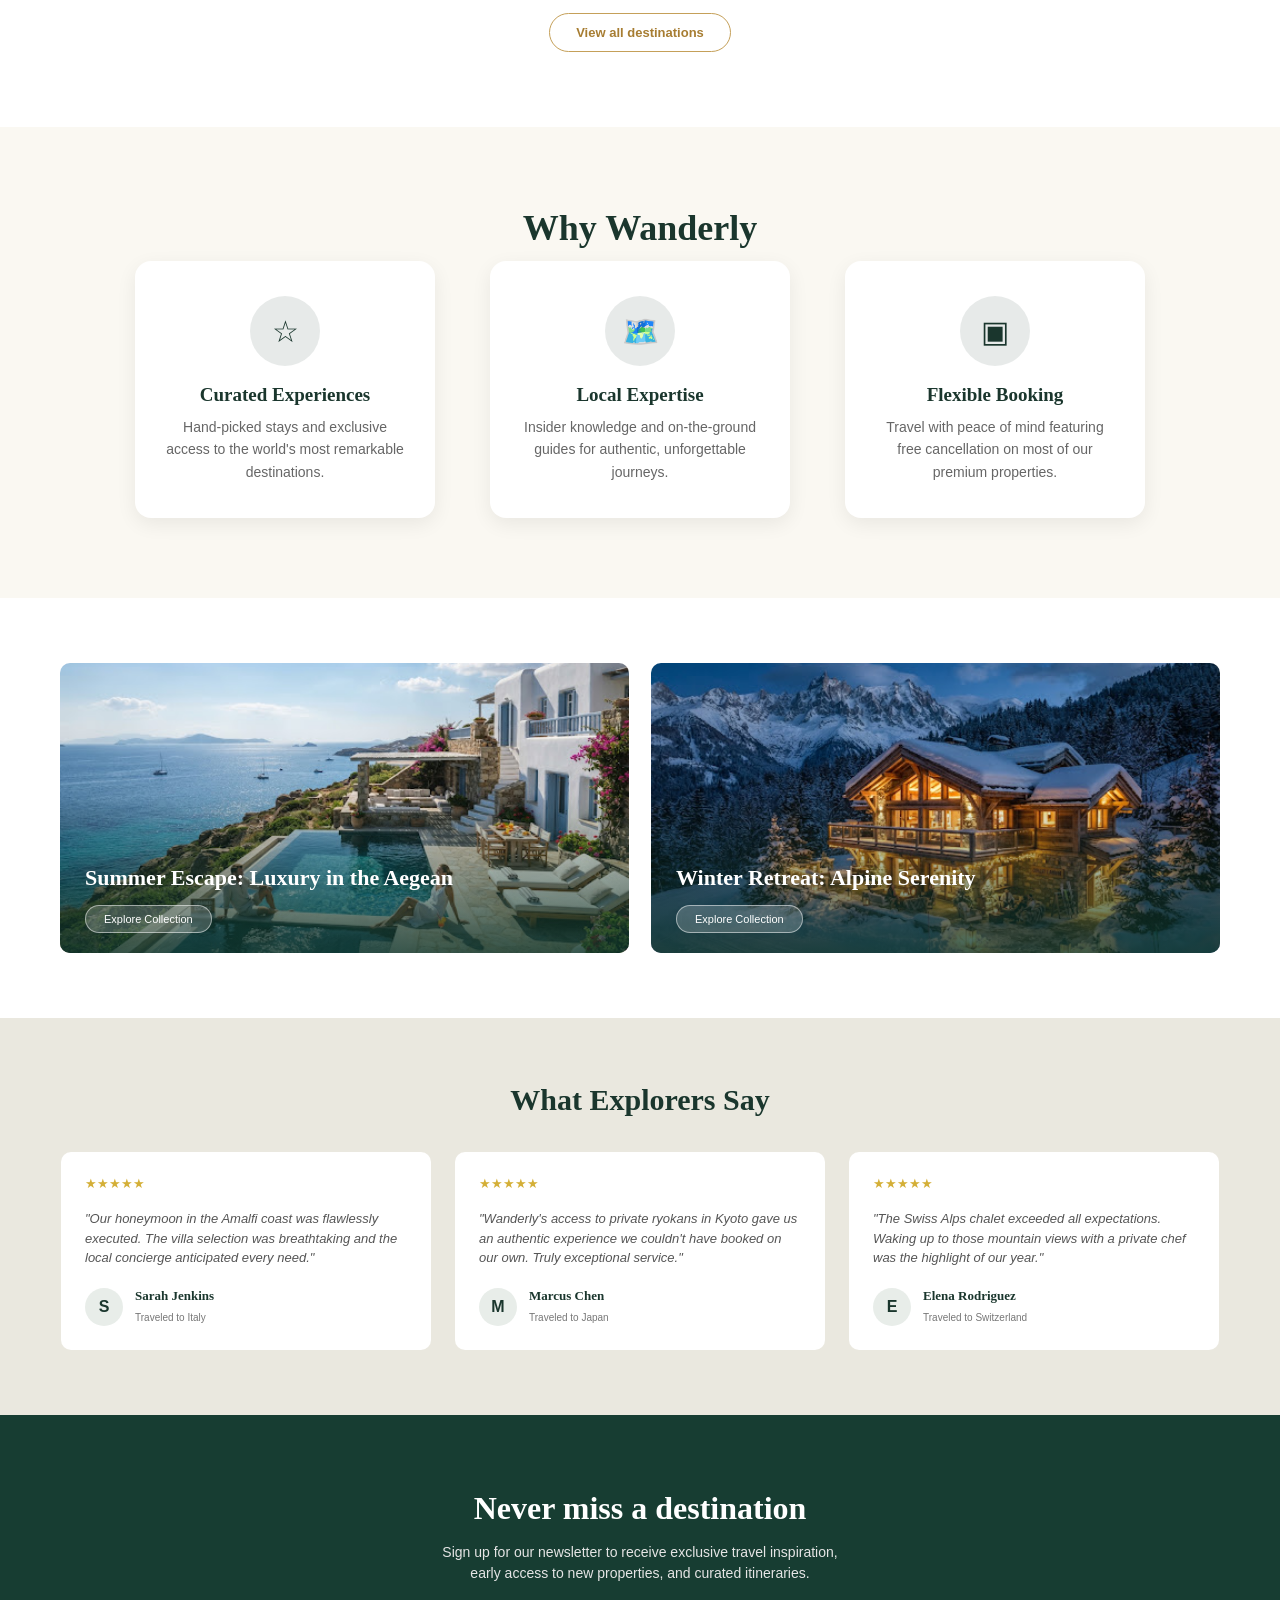
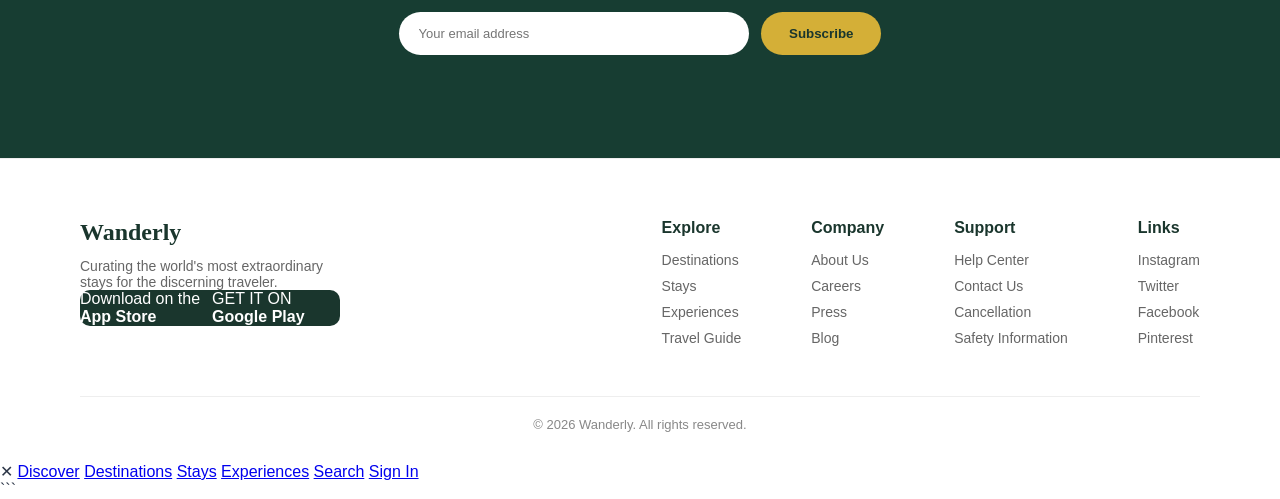
==== commit 6ff13145: "Add destination search" ====
--- a/index.html
+++ b/index.html
@@ -56,9 +56,9 @@
             <div class="search-box">
 
                 <div>
-                    <strong>DESTINATION</strong>
-                    <span>Where are you going?</span>
-                </div>
+    <strong>DESTINATION</strong>
+    <input type="text" id="destinationInput" placeholder="Where are you going?">
+</div>
 
                 <div>
                     <strong>TRIP TYPE</strong>
--- a/style.css
+++ b/style.css
@@ -713,4 +713,16 @@
 .card .save-btn.saved {
     background: #D4AF37;
     color: white;
+}
+#destinationInput {
+    border: none;
+    outline: none;
+    font-size: 14px;
+    font-family: Arial, sans-serif;
+    margin-top: 5px;
+    width: 150px;
+}
+
+#destinationInput::placeholder {
+    color: #777;
 }
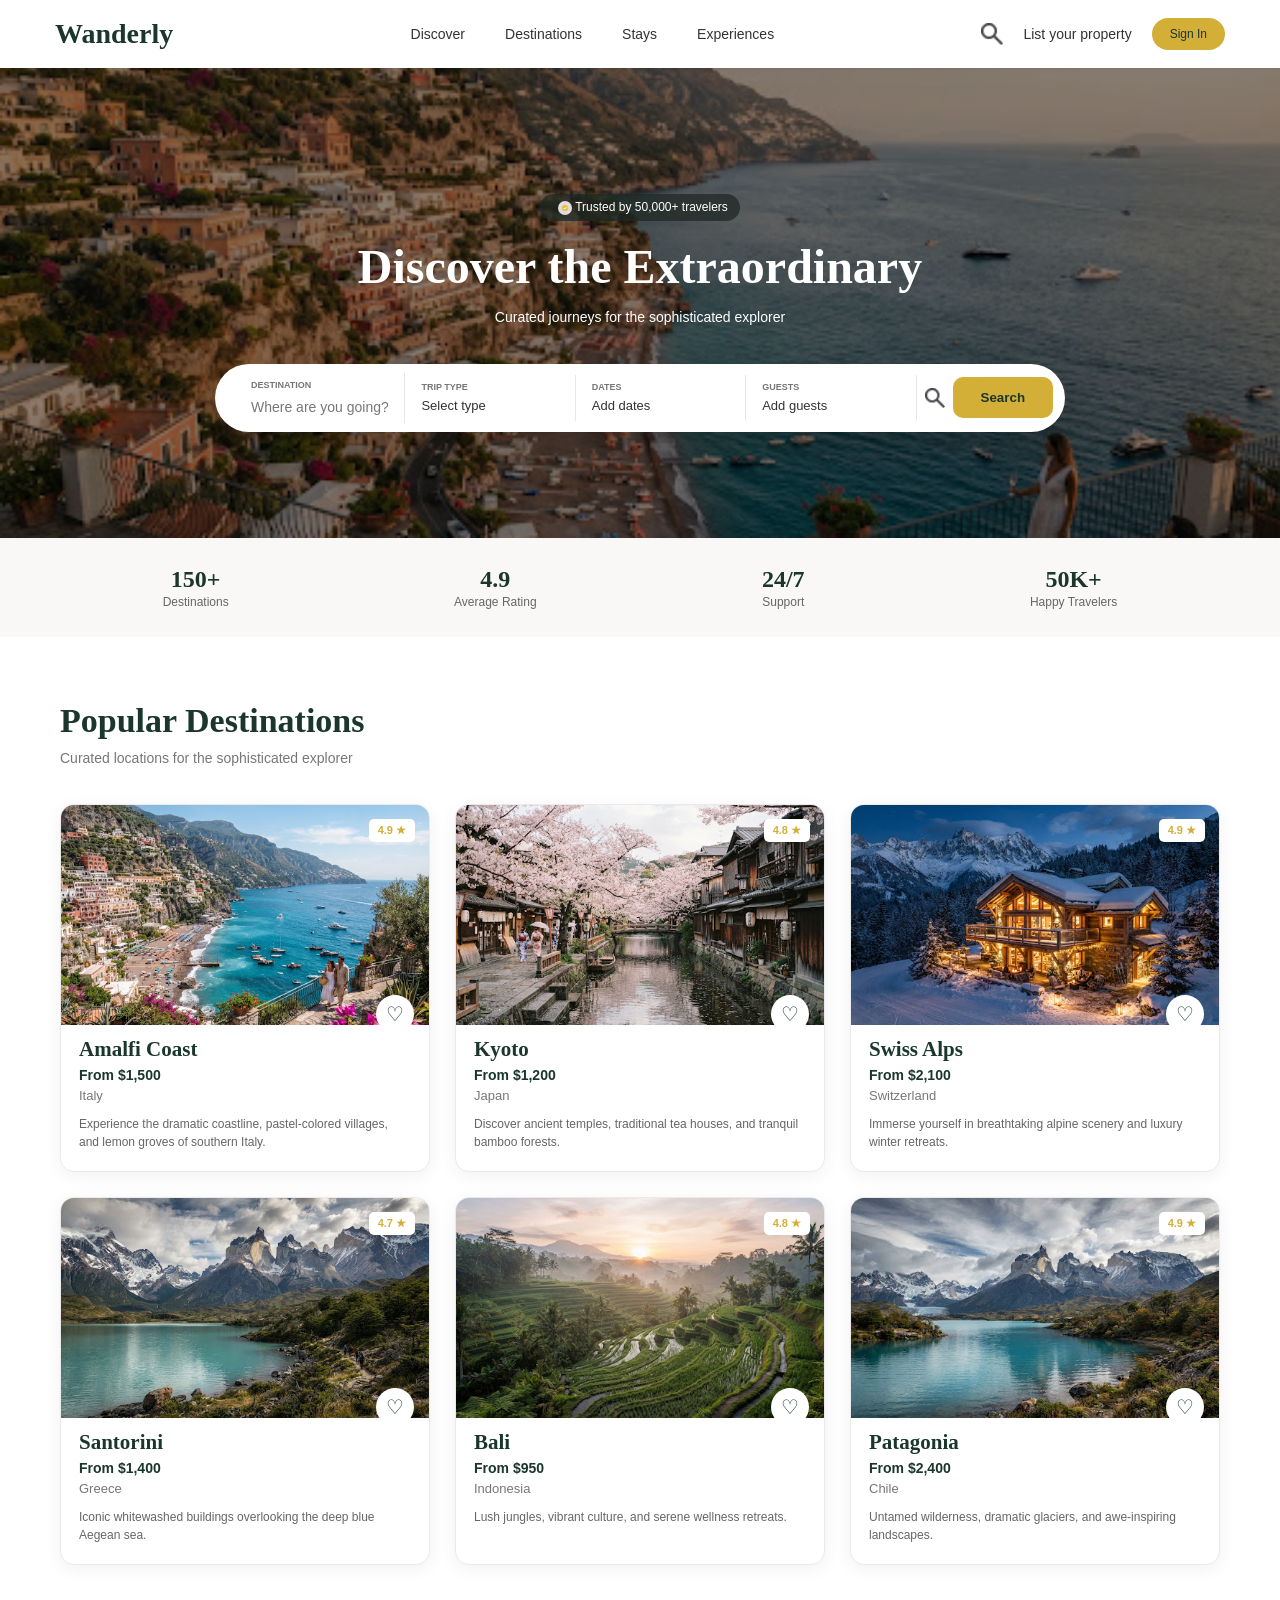
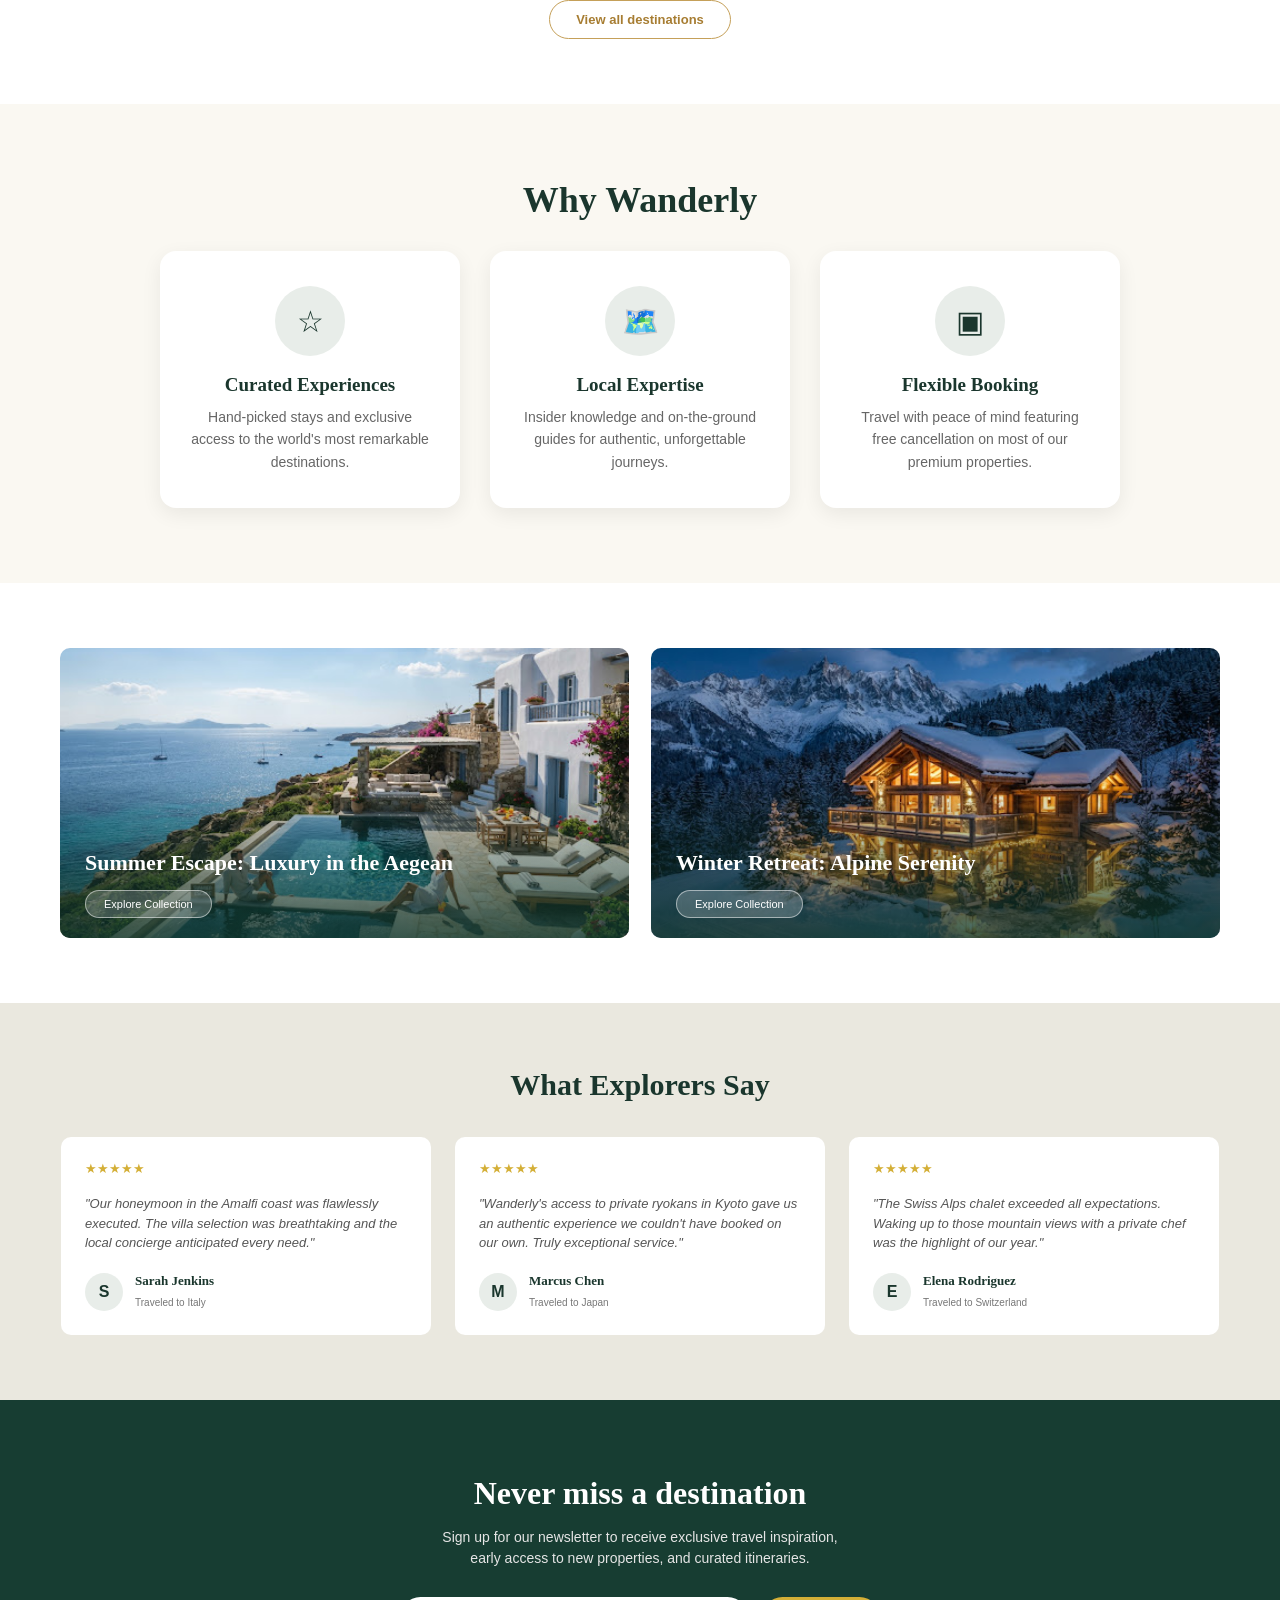
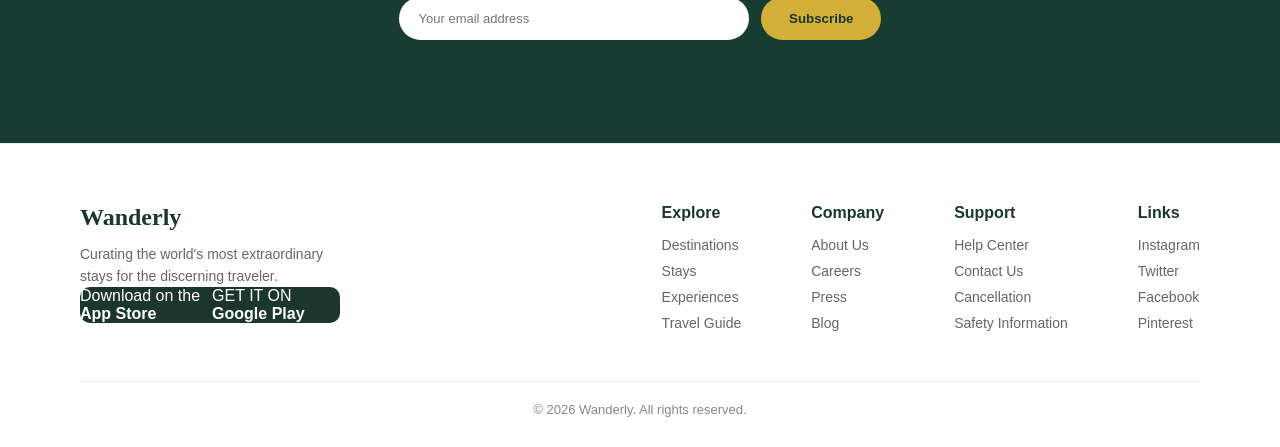
==== commit ac4ee0a5: "Improve mobile navigation menu" ====
--- a/index.html
+++ b/index.html
@@ -1,4 +1,3 @@
-
 <!DOCTYPE html>
 <html lang="en">
 
@@ -36,7 +35,7 @@
     <button onclick="window.location.href='signin.html'">Sign In</button>
             </div>
 
-            <div class="hamburger">☰</div>
+<button class="hamburger" aria-label="Open menu">☰</button>
 
         </nav>
 
@@ -432,4 +431,3 @@
 </body>
 
 </html>
-```
--- a/style.css
+++ b/style.css
@@ -3,27 +3,19 @@
     padding: 0;
     box-sizing: border-box;
 }
-
 html {
     scroll-behavior: smooth;
-}
-
+    scroll-padding-top: 20px;
+}
 body {
     font-family: Arial, sans-serif;
     color: #2D3748;
     background: white;
     overflow-x: hidden;
-    
-}
-
-
-h1,
-h2,
-h3 {
+}
+h1, h2, h3 {
     font-family: Georgia, serif;
 }
-
-
 .navbar {
     display: flex;
     justify-content: space-between;
@@ -31,24 +23,31 @@
     padding: 18px 55px;
     background: white;
     box-shadow: 0 1px 4px rgba(0, 0, 0, 0.06);
-    
-}
-
+    position: relative;
+    z-index: 100;
+}
 .logo {
     font-family: Georgia, serif;
     font-size: 28px;
     font-weight: bold;
     color: #1A362D;
     text-decoration: none;
-}
-
+    white-space: nowrap;
+}
 .nav-links {
     display: flex;
     gap: 40px;
     margin-left: 30px;
-   
-}
-
+}
+.nav-links a {
+    color: #333;
+    text-decoration: none;
+    font-size: 14px;
+}
+.nav-links a:hover,
+.nav-right a:hover {
+    color: #A77D32;
+}
 .nav-right {
     display: flex;
     align-items: center;
@@ -69,172 +68,202 @@
     font-size: 12px;
     cursor: pointer;
 }
+.search-icon {
+    display: flex;
+    align-items: center;
+    cursor: pointer;
+}
+.search-icon img {
+    width: 22px;
+    height: 22px;
+    object-fit: contain;
+}
 .hamburger {
     display: none;
-}
-
-
-
+    border: none;
+    background: transparent;
+    color: #1A362D;
+    font-size: 28px;
+    line-height: 1;
+    cursor: pointer;
+}
+.mobile-menu {
+    display: none;
+    position: fixed;
+    top: 0;
+    right: 0;
+    width: 80%;
+    max-width: 320px;
+    height: 100vh;
+    padding: 80px 25px 30px;
+    background: white;
+    box-shadow: -5px 0 20px rgba(0, 0, 0, 0.15);
+    z-index: 1000;
+    flex-direction: column;
+    gap: 25px;
+    overflow-y: auto;
+}
+.mobile-menu.active {
+    display: flex;
+}
+.mobile-menu a {
+    color: #1A362D;
+    font-size: 17px;
+    text-decoration: none;
+    padding: 5px 0;
+}
+.mobile-menu a:hover {
+    color: #A77D32;
+}
+.mobile-menu .close {
+    position: absolute;
+    top: 22px;
+    right: 25px;
+    color: #1A362D;
+    font-size: 27px;
+    cursor: pointer;
+}
 .hero {
     min-height: 470px;
-    padding: 90px 20px 65px;
+    padding: 75px 20px 55px;
     text-align: center;
     color: white;
-
     background:
         linear-gradient(
             rgba(0, 0, 0, 0.45),
             rgba(0, 0, 0, 0.45)
         ),
         url("bg.jpg") center/cover no-repeat;
-
     display: flex;
     flex-direction: column;
     align-items: center;
     justify-content: center;
 }
-
+.hero-content {
+    width: 100%;
+}
 .hero-content p:first-child {
     display: inline-block;
     padding: 6px 12px;
     margin-bottom: 18px;
-
     background: rgba(30, 40, 35, 0.75);
     border-radius: 20px;
-
     font-size: 12px;
     color: white;
 }
-.hero-content p img{
+.hero-content p img {
     width: 14px;
     height: 14px;
     object-fit: contain;
     margin-left: 6px;
     border-radius: 40px;
     background: transparent;
-}
-
+    vertical-align: middle;
+}
 .hero h1 {
     font-size: 48px;
     margin-bottom: 12px;
     color: white;
 }
-
 .hero-content p:last-child {
     font-size: 14px;
-    color: white;
-}
-
-
-
+    line-height: 1.6;
+    color: white;
+}
 .search-box {
     max-width: 850px;
     width: 100%;
     margin: 35px auto 0;
     padding: 9px 12px 9px 20px;
-
-    display: flex;
-    align-items: center;
-
+    display: flex;
+    align-items: center;
     background: white;
     color: #333333;
-
     border-radius: 50px;
     box-shadow: 0 15px 35px rgba(0, 0, 0, 0.18);
-}
-
+    scroll-margin-top: 20px;
+}
 .search-box > div {
     flex: 1;
+    min-width: 0;
     padding: 7px 16px;
     text-align: left;
     border-right: 1px solid #E5E7EB;
 }
-
 .search-box strong {
     display: block;
     font-size: 9px;
     color: #777777;
     margin-bottom: 4px;
 }
-
 .search-box div span {
     font-size: 13px;
     color: #333333;
 }
-
 .search-box > span {
     display: flex;
     align-items: center;
     justify-content: center;
     padding: 0 8px;
 }
-
 .search-box > span img {
     width: 20px;
     height: 20px;
     object-fit: contain;
 }
-
 .search-box button {
     padding: 13px 28px;
     border: none;
     border-radius: 10px;
     background: #D4AF37;
-    color:#1A362D;
+    color: #1A362D;
     font-weight: bold;
     cursor: pointer;
-
-}
-
+}
 .stats {
     display: flex;
     justify-content: space-around;
     align-items: center;
+    gap: 20px;
     padding: 28px 60px;
     background: #F9F8F6;
     text-align: center;
 }
-
 .stats h3 {
     color: #1A362D;
-    font-family: Georgia, serif;
     font-size: 24px;
     margin-bottom: 2px;
 }
-
 .stats p {
     color: #666666;
     font-size: 12px;
 }
-
 .destinations {
     max-width: 1200px;
     margin: auto;
-    padding: 75px 20px;
-}
-
+    padding: 65px 20px;
+    scroll-margin-top: 20px;
+}
 .destinations > h2 {
     color: #1A362D;
     font-size: 34px;
     margin-bottom: 8px;
 }
-
 .destinations > p {
     color: #777777;
     font-size: 14px;
+    line-height: 1.5;
     margin-bottom: 35px;
 }
-
 .destination-cards {
     display: grid;
-    grid-template-columns: repeat(3, 1fr);
+    grid-template-columns: repeat(3, minmax(0, 1fr));
     gap: 25px;
 }
-.destination-cards span{
+.destination-cards span {
     border-radius: 5px;
-    color:#D4AF37;
-}
-
+    color: #D4AF37;
+}
 .card {
     position: relative;
     background: white;
@@ -242,54 +271,45 @@
     border-radius: 14px;
     overflow: hidden;
     box-shadow: 0 4px 18px rgba(0, 0, 0, 0.06);
-    transition: 0.3s;
+    transition: transform 0.3s, box-shadow 0.3s;
 }
 .card:hover {
     transform: translateY(-5px);
     box-shadow: 0 10px 25px rgba(0, 0, 0, 0.10);
 }
-
 .card img {
+    display: block;
     width: 100%;
     height: 220px;
     object-fit: cover;
 }
-
 .rating {
     position: absolute;
     top: 14px;
     right: 14px;
-
     padding: 5px 9px;
     border-radius: 20px;
-
-    background: white;
-   color: #1A362D;
-
+    background: white;
+    color: #1A362D;
     font-size: 11px;
     font-weight: bold;
-
     z-index: 2;
 }
-
 .card h3 {
     color: #1A362D;
     font-size: 21px;
     margin: 12px 18px 5px;
 }
-
 .card h4 {
     color: #1A362D;
     font-size: 14px;
     margin: 5px 18px;
 }
-
 .card p {
     color: #777777;
     font-size: 13px;
     margin: 5px 18px;
 }
-
 .card > span:last-child {
     display: block;
     color: #666666;
@@ -297,7 +317,37 @@
     line-height: 1.5;
     margin: 12px 18px 20px;
 }
-
+.card .save-btn {
+    position: absolute;
+    top: 190px;
+    right: 15px;
+    width: 38px;
+    height: 38px;
+    border: none;
+    border-radius: 50%;
+    background: white;
+    color: #1A362D;
+    font-size: 20px;
+    cursor: pointer;
+    z-index: 3;
+}
+.card .save-btn:hover,
+.card .save-btn.saved {
+    background: #D4AF37;
+    color: white;
+}
+#destinationInput {
+    width: 100%;
+    max-width: 180px;
+    margin-top: 5px;
+    border: none;
+    outline: none;
+    font-size: 14px;
+    font-family: Arial, sans-serif;
+}
+#destinationInput::placeholder {
+    color: #777;
+}
 .view-all {
     display: block;
     margin: 35px auto 0;
@@ -311,42 +361,37 @@
     font-weight: bold;
     transition: 0.3s;
 }
-
 .view-all:hover {
     background: #C5A059;
     color: white;
 }
 .why {
-    padding: 80px 20px;
+    padding: 75px 20px;
     text-align: center;
-    background:#FAF8F2;
-}
-
+    background: #FAF8F2;
+}
 .why h2 {
     color: #1A362D;
-font-size: 36px;
+    font-size: 36px;
     margin-bottom: 12px;
 }
-
 .features {
     display: flex;
     justify-content: center;
-    gap: 55px;
-}
-
+    gap: 30px;
+    margin-top: 30px;
+}
 .features > div {
     width: 300px;
     padding: 35px 30px;
     background: white;
     border-radius: 16px;
     box-shadow: 0 6px 20px rgba(0, 0, 0, 0.07);
-
     display: flex;
     flex-direction: column;
     align-items: center;
     justify-content: center;
 }
-
 .features span {
     display: flex;
     align-items: center;
@@ -355,17 +400,15 @@
     height: 70px;
     margin-bottom: 18px;
     border-radius: 50%;
-    background: #1A362D1A;
+    background: #E8EDE9;
     color: #1A362D;
     font-size: 30px;
 }
-
 .features h3 {
     color: #1A362D;
     font-size: 19px;
     margin-bottom: 10px;
 }
-
 .features p {
     color: #666666;
     font-size: 14px;
@@ -377,22 +420,21 @@
     padding: 65px 20px;
     display: flex;
     gap: 22px;
-}
-
+    scroll-margin-top: 20px;
+}
 .offer-card {
     flex: 1;
+    min-width: 0;
     height: 290px;
     position: relative;
     border-radius: 10px;
     overflow: hidden;
 }
-
 .offer-card img {
     width: 100%;
     height: 100%;
     object-fit: cover;
 }
-
 .offer-text {
     position: absolute;
     left: 0;
@@ -404,13 +446,11 @@
         rgba(15, 55, 45, 0.8)
     );
 }
-
 .offer-text h2 {
     color: white;
     font-size: 22px;
     margin-bottom: 14px;
 }
-
 .offer-text button {
     padding: 7px 18px;
     border: 1px solid rgba(255, 255, 255, 0.5);
@@ -420,25 +460,21 @@
     font-size: 11px;
     cursor: pointer;
 }
-
 .testimonials {
     padding: 65px 20px;
     text-align: center;
     background: #EAE8DF;
 }
-
 .testimonials h2 {
     color: #1A362D;
     font-size: 30px;
     margin-bottom: 35px;
 }
-
 .reviews {
     display: flex;
     justify-content: center;
     gap: 24px;
 }
-
 .review {
     flex: 1;
     max-width: 370px;
@@ -447,14 +483,12 @@
     border-radius: 10px;
     text-align: left;
 }
-
 .review .stars {
+    display: block;
     color: #D4AF37;
     font-size: 13px;
     margin-bottom: 18px;
-    display: block;
-}
-
+}
 .review > p {
     color: #555;
     font-size: 13px;
@@ -462,13 +496,11 @@
     line-height: 1.5;
     margin-bottom: 20px;
 }
-
 .review .user {
     display: flex;
     align-items: center;
     gap: 12px;
 }
-
 .review .user > span {
     width: 38px;
     height: 38px;
@@ -480,77 +512,59 @@
     color: #1A362D;
     font-weight: bold;
 }
-
 .review .user h3 {
     color: #1A362D;
     font-size: 13px;
     margin-bottom: 3px;
 }
-
 .review .user small {
     color: #777;
     font-size: 10px;
 }
-
-.newsletter {
-    padding: 80px 20px;
-    text-align: center;
-    background: #1A362D;
-    color: white;
-}
-
 .newsletter {
     padding: 75px 20px;
     text-align: center;
     background: #173D32;
     color: white;
 }
-
 .newsletter h2 {
     font-size: 32px;
     margin-bottom: 15px;
     color: white;
 }
-
 .newsletter > p {
     font-size: 14px;
     line-height: 1.5;
     margin-bottom: 28px;
     color: #E5E5E5;
 }
-
 .newsletter input {
     width: 350px;
+    max-width: 100%;
     padding: 14px 20px;
     border: none;
     border-radius: 25px;
     font-size: 13px;
     outline: none;
 }
-
 .newsletter button {
     padding: 14px 28px;
     margin-left: 8px;
     border: none;
     border-radius: 25px;
     background: #D4AF37;
-    color:#1A362D;
+    color: #1A362D;
     font-weight: bold;
     cursor: pointer;
 }
-
 #message {
     margin-top: 12px;
 }
-
-
-
 .footer {
     padding: 60px 80px 30px;
     background: white;
     border-top: 1px solid #EEEEEE;
 }
-
 .footer-content {
     max-width: 1200px;
     margin: auto;
@@ -558,31 +572,26 @@
     justify-content: space-between;
     gap: 40px;
 }
-
 .footer-brand {
     max-width: 260px;
 }
-
 .footer-brand h2 {
     color: #1A362D;
 }
-
 .footer-brand p {
     color: #666666;
     font-size: 14px;
+    line-height: 1.6;
     margin-top: 12px;
 }
-
 .footer-links {
     display: flex;
     gap: 70px;
 }
-
 .footer-links h4 {
     color: #1A362D;
     margin-bottom: 15px;
 }
-
 .footer-links a {
     display: block;
     color: #666666;
@@ -590,7 +599,9 @@
     font-size: 14px;
     margin-bottom: 10px;
 }
-
+.footer-links a:hover {
+    color: #A77D32;
+}
 .footer-bottom {
     margin-top: 40px;
     padding-top: 20px;
@@ -599,130 +610,224 @@
     color: #888888;
     font-size: 13px;
 }
-
-
-
+.app-buttons {
+    display: flex;
+    gap: 12px;
+    color: #FFFFFF;
+    background-color: #1A362D;
+    border-radius: 10px;
+}
+#topBtn {
+    display: none;
+    position: fixed;
+    right: 20px;
+    bottom: 20px;
+    width: 42px;
+    height: 42px;
+    border: none;
+    border-radius: 50%;
+    background: #1A362D;
+    color: white;
+    font-size: 23px;
+    cursor: pointer;
+    z-index: 90;
+}
+@media (max-width: 900px) {
+    .navbar {
+        padding: 16px 25px;
+    }
+.nav-links {
+        gap: 18px;
+        margin-left: 10px;
+    }
+        .nav-right {
+        gap: 12px;
+    }
+    .destination-cards {
+        grid-template-columns: repeat(2, minmax(0, 1fr));
+    }
+    .features {
+        gap: 18px;
+    }
+    .features > div {
+        width: 32%;
+        padding: 28px 18px;
+    }
+    .footer {
+        padding: 50px 30px 25px;
+    }
+    .footer-links {
+        gap: 35px;
+    }
+}
 @media (max-width: 768px) {
-
     .navbar {
         padding: 15px 20px;
     }
-
+    .logo {
+        font-size: 25px;
+    }
     .nav-links,
     .nav-right {
         display: none;
     }
-
     .hamburger {
         display: block;
-        font-size: 28px;
-    }
-
+    }
+    .hero {
+        min-height: auto;
+        padding: 48px 16px 30px;
+        background-position: center;
+    }
+    .hero-content p:first-child {
+        margin-bottom: 14px;
+    }
     .hero h1 {
-        font-size: 40px;
-    }
-
+        font-size: 34px;
+        line-height: 1.15;
+    }
+    .hero-content p:last-child {
+        max-width: 420px;
+        margin: 0 auto;
+        font-size: 13px;
+        line-height: 1.6;
+    }
     .search-box {
+        margin-top: 22px;
+        padding: 15px;
         flex-direction: column;
-        border-radius: 20px;
-        padding: 20px;
-    }
-
+        align-items: stretch;
+        border-radius: 18px;
+        gap: 0;
+    }
     .search-box > div {
         width: 100%;
+        padding: 12px 8px;
         border-right: none;
         border-bottom: 1px solid #EEEEEE;
     }
-
+    .search-box > span {
+        display: none;
+    }
     .search-box button {
         width: 100%;
-    }
-
+        margin-top: 12px;
+    }
     .stats {
         flex-wrap: wrap;
-        gap: 25px;
-    }
-
-    .destination-cards {
+        justify-content: center;
+        gap: 22px 35px;
+        padding: 22px 15px;
+    }
+    .stats > div {
+        width: calc(50% - 25px);
+    }
+    .stats h3 {
+        font-size: 22px;
+    }
+    .destinations {
+        padding: 38px 18px 45px;
+    }
+    .destinations > h2 {
+        font-size: 29px;
+    }
+        .destinations > p {
+        margin-bottom: 22px;
+    }
+.destination-cards {
         grid-template-columns: 1fr;
-    }
-
+        gap: 20px;
+    }
+    .card img {
+        height: 230px;
+    }
+    .card .save-btn {
+        top: 190px;
+    }
+    .why {
+        padding: 50px 18px;
+    }
+    .why h2 {
+        font-size: 29px;
+    }
     .features,
     .offers,
     .reviews {
         flex-direction: column;
         align-items: center;
     }
-
+    .features {
+        margin-top: 24px;
+    }
+        .features > div {
+        width: 100%;
+        max-width: 380px;
+    }
+.offers {
+        padding: 40px 18px;
+        gap: 18px;
+    }
+    .offer-card {
+        width: 100%;
+        flex: auto;
+        height: 250px;
+    }
+    .testimonials {
+        padding: 45px 18px;
+    }
+    .testimonials h2 {
+        font-size: 27px;
+    }
+    .reviews {
+        gap: 18px;
+    }
+    .review {
+        width: 100%;
+        max-width: 420px;
+    }
+    .newsletter {
+        padding: 50px 20px;
+    }
+    .newsletter h2 {
+        font-size: 27px;
+    }
     .newsletter input {
         width: 100%;
         margin-bottom: 10px;
     }
-
     .newsletter button {
         width: 100%;
         margin-left: 0;
     }
-
     .footer {
-        padding: 50px 25px 20px;
-    }
-
-    .footer-content {
+        padding: 40px 22px 20px;
+    }
+        .footer-content {
         flex-direction: column;
-    }
-
+        gap: 30px;
+    }
+.footer-links {
+        flex-wrap: wrap;
+        gap: 25px 35px;
+    }
+    .app-buttons {
+        flex-wrap: wrap;
+    }
+}
+@media (max-width: 380px) {
+    .hero h1 {
+        font-size: 30px;
+    }
+    .stats {
+        gap: 18px 12px;
+    }
+    .stats > div {
+        width: calc(50% - 10px);
+    }
+    .destinations > h2 {
+        font-size: 26px;
+    }
     .footer-links {
-        flex-wrap: wrap;
-        gap: 35px;
-    }
-}
-.app-buttons {
-    display: flex;
-    gap: 12px;
-}
-
-.app-buttons{
-    color:#FFFFFF;
-    background-color: #1A362D;
-    border-radius: 10px;
-}
-.card {
-    position: relative;
-}
-
-.card .save-btn {
-    position: absolute;
-    top: 190px;
-    right: 15px;
-    width: 38px;
-    height: 38px;
-    border: none;
-    border-radius: 50%;
-    background: white;
-    color: #1A362D;
-    font-size: 20px;
-    cursor: pointer;
-}
-
-.card .save-btn:hover {
-    background: #D4AF37;
-    color: white;
-}
-
-.card .save-btn.saved {
-    background: #D4AF37;
-    color: white;
-}
-#destinationInput {
-    border: none;
-    outline: none;
-    font-size: 14px;
-    font-family: Arial, sans-serif;
-    margin-top: 5px;
-    width: 150px;
-}
-
-#destinationInput::placeholder {
-    color: #777;
+        gap: 25px;
+    }
 }
